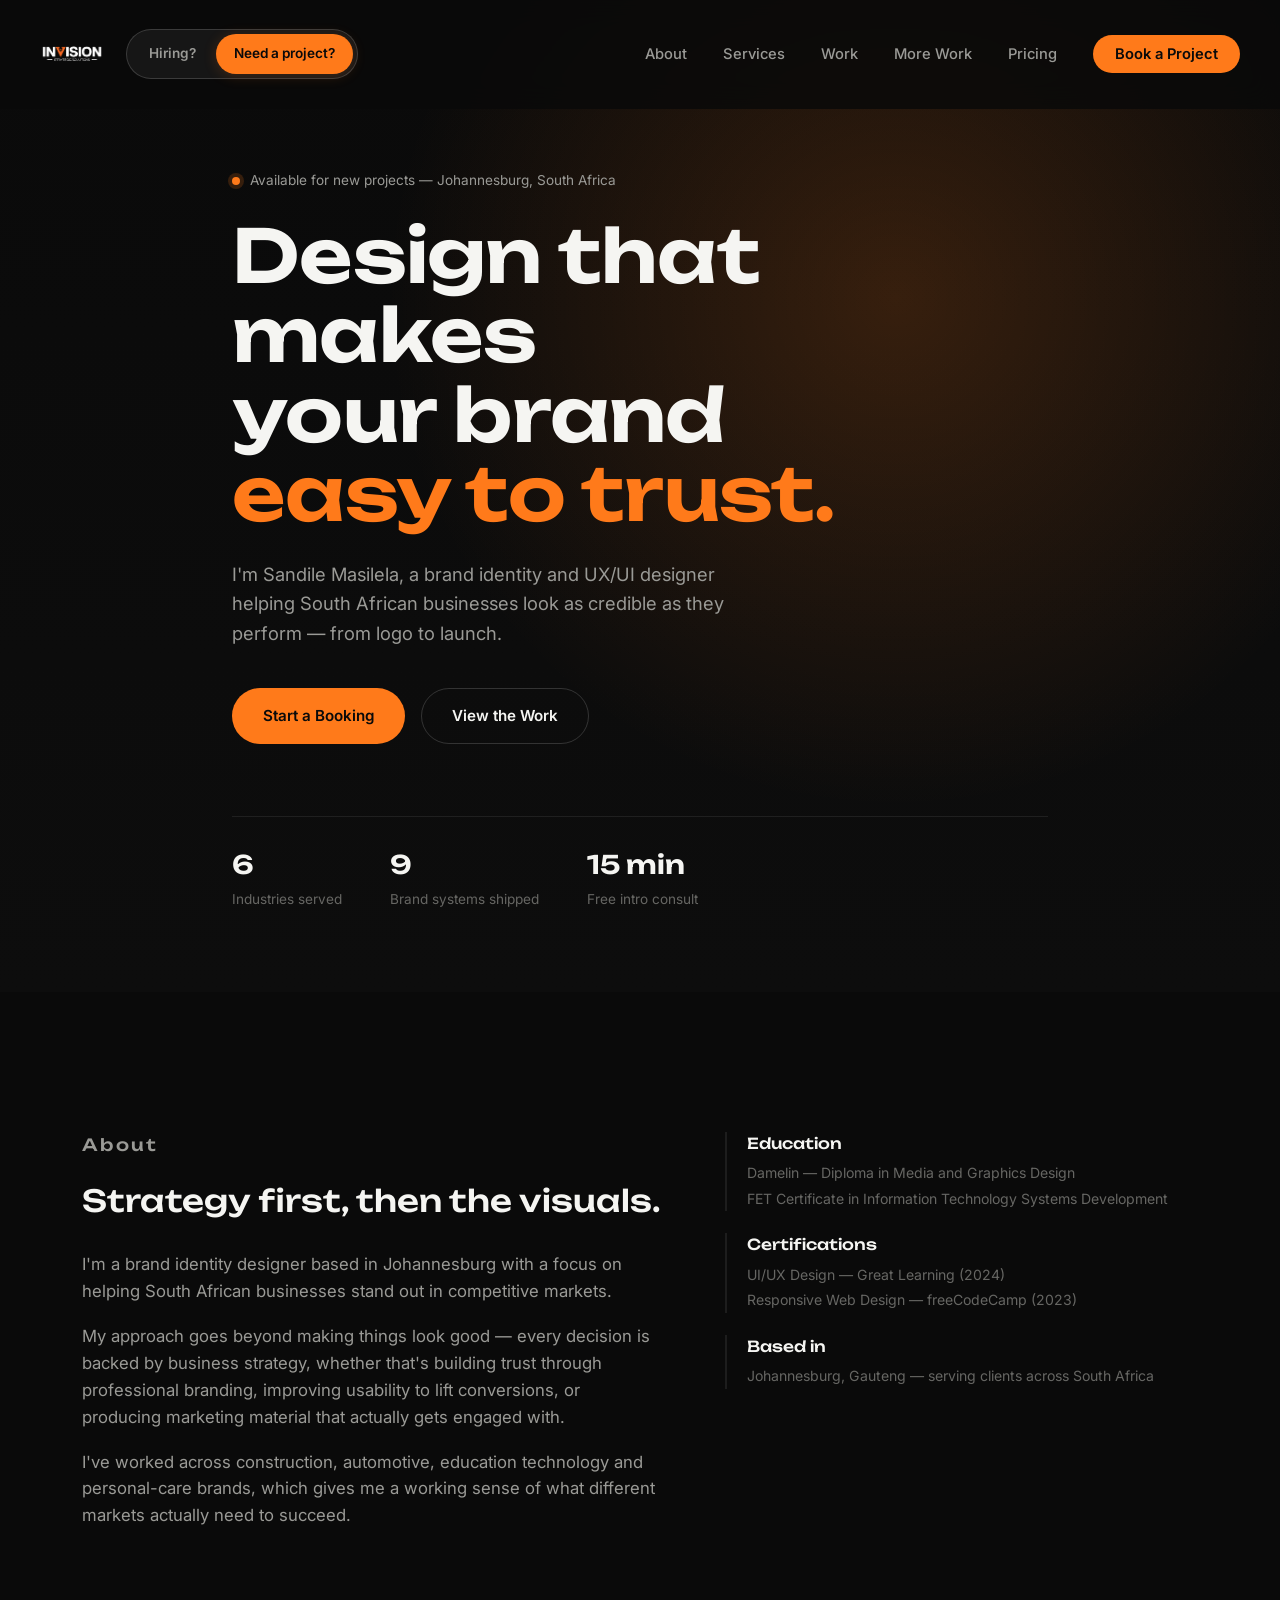
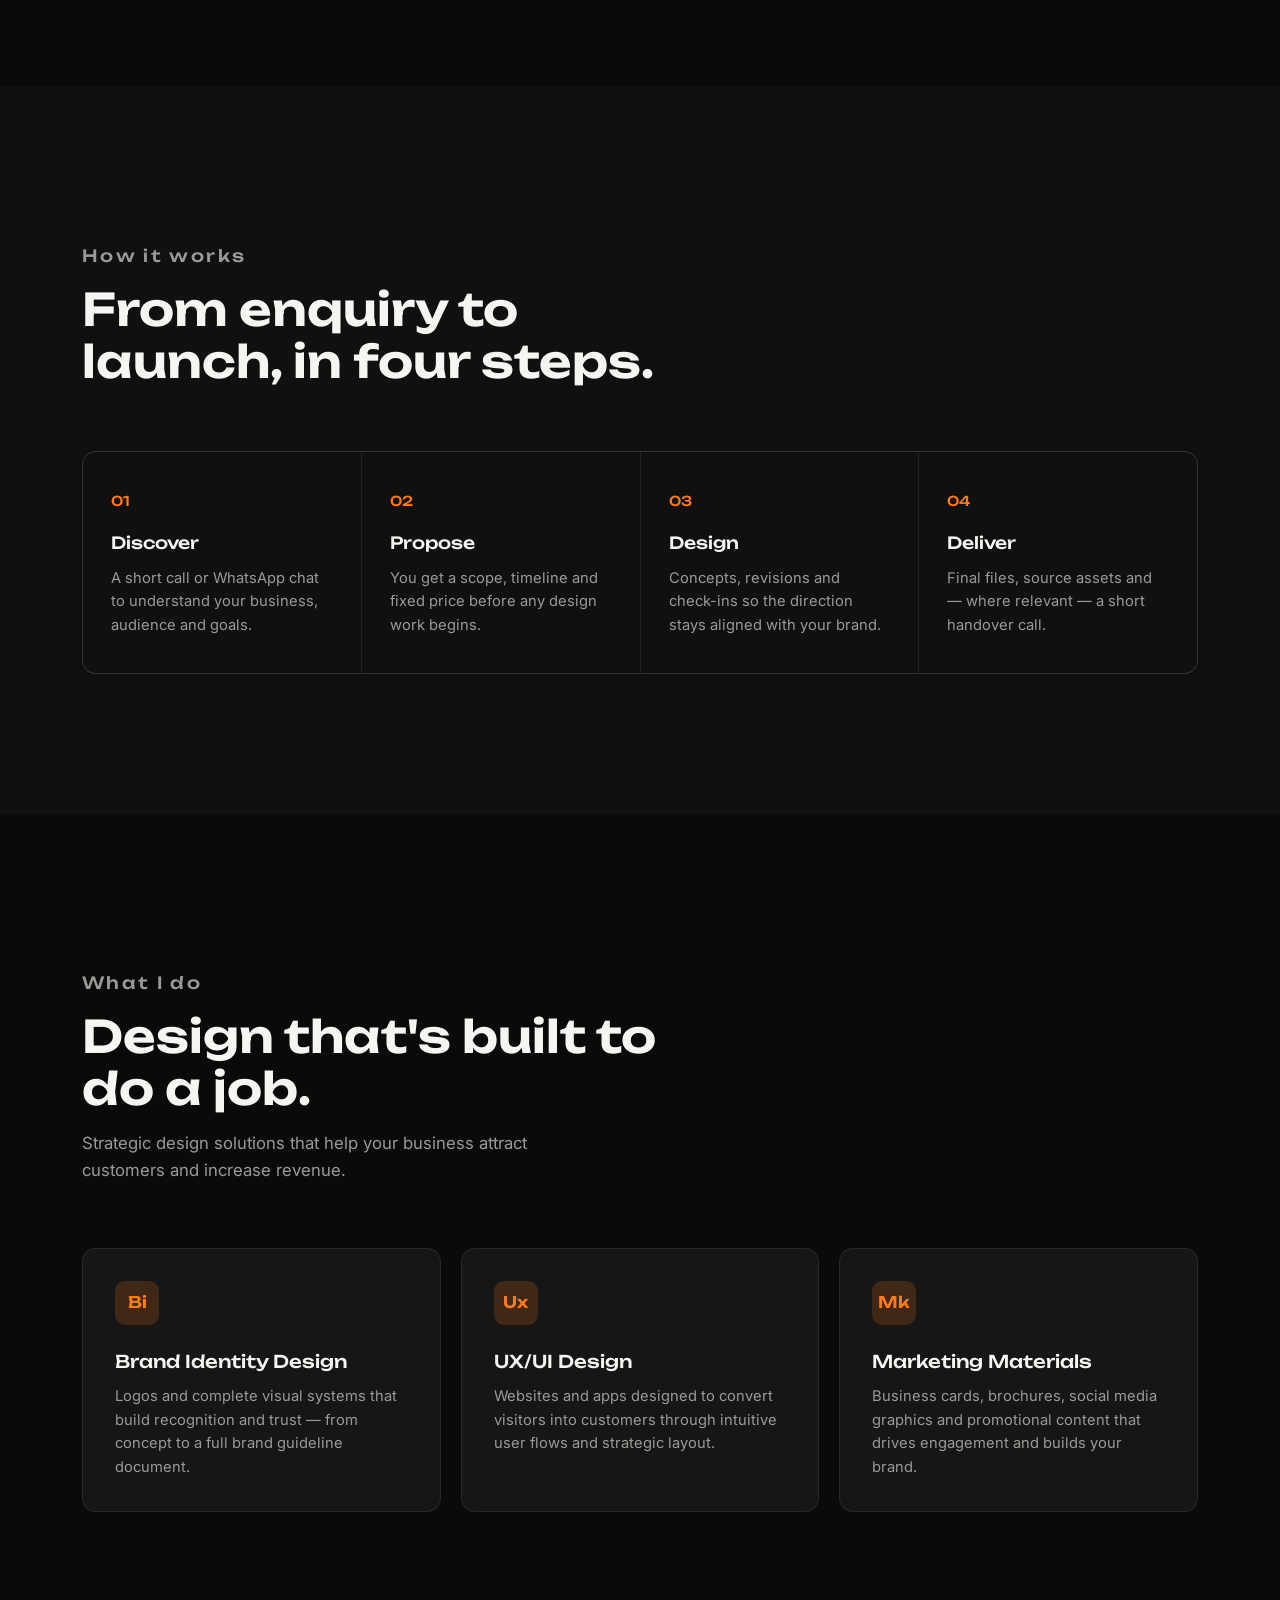
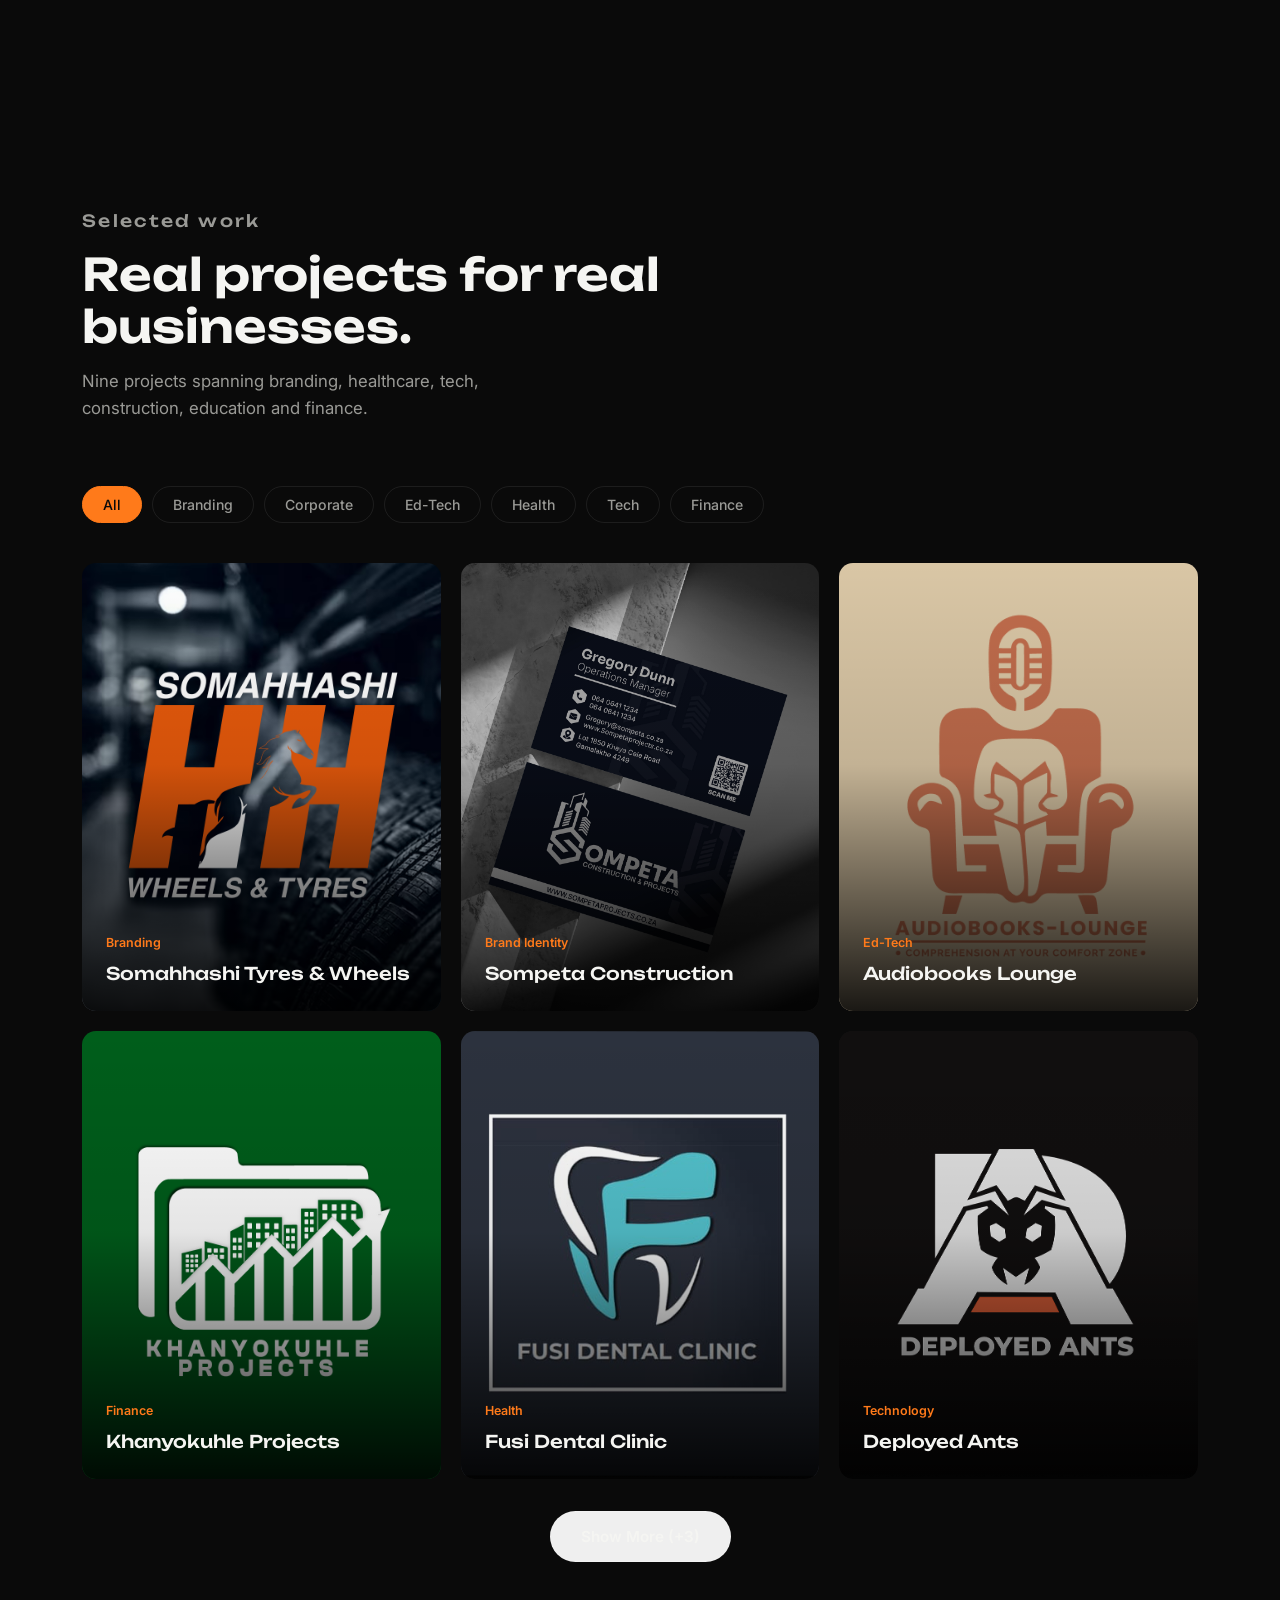
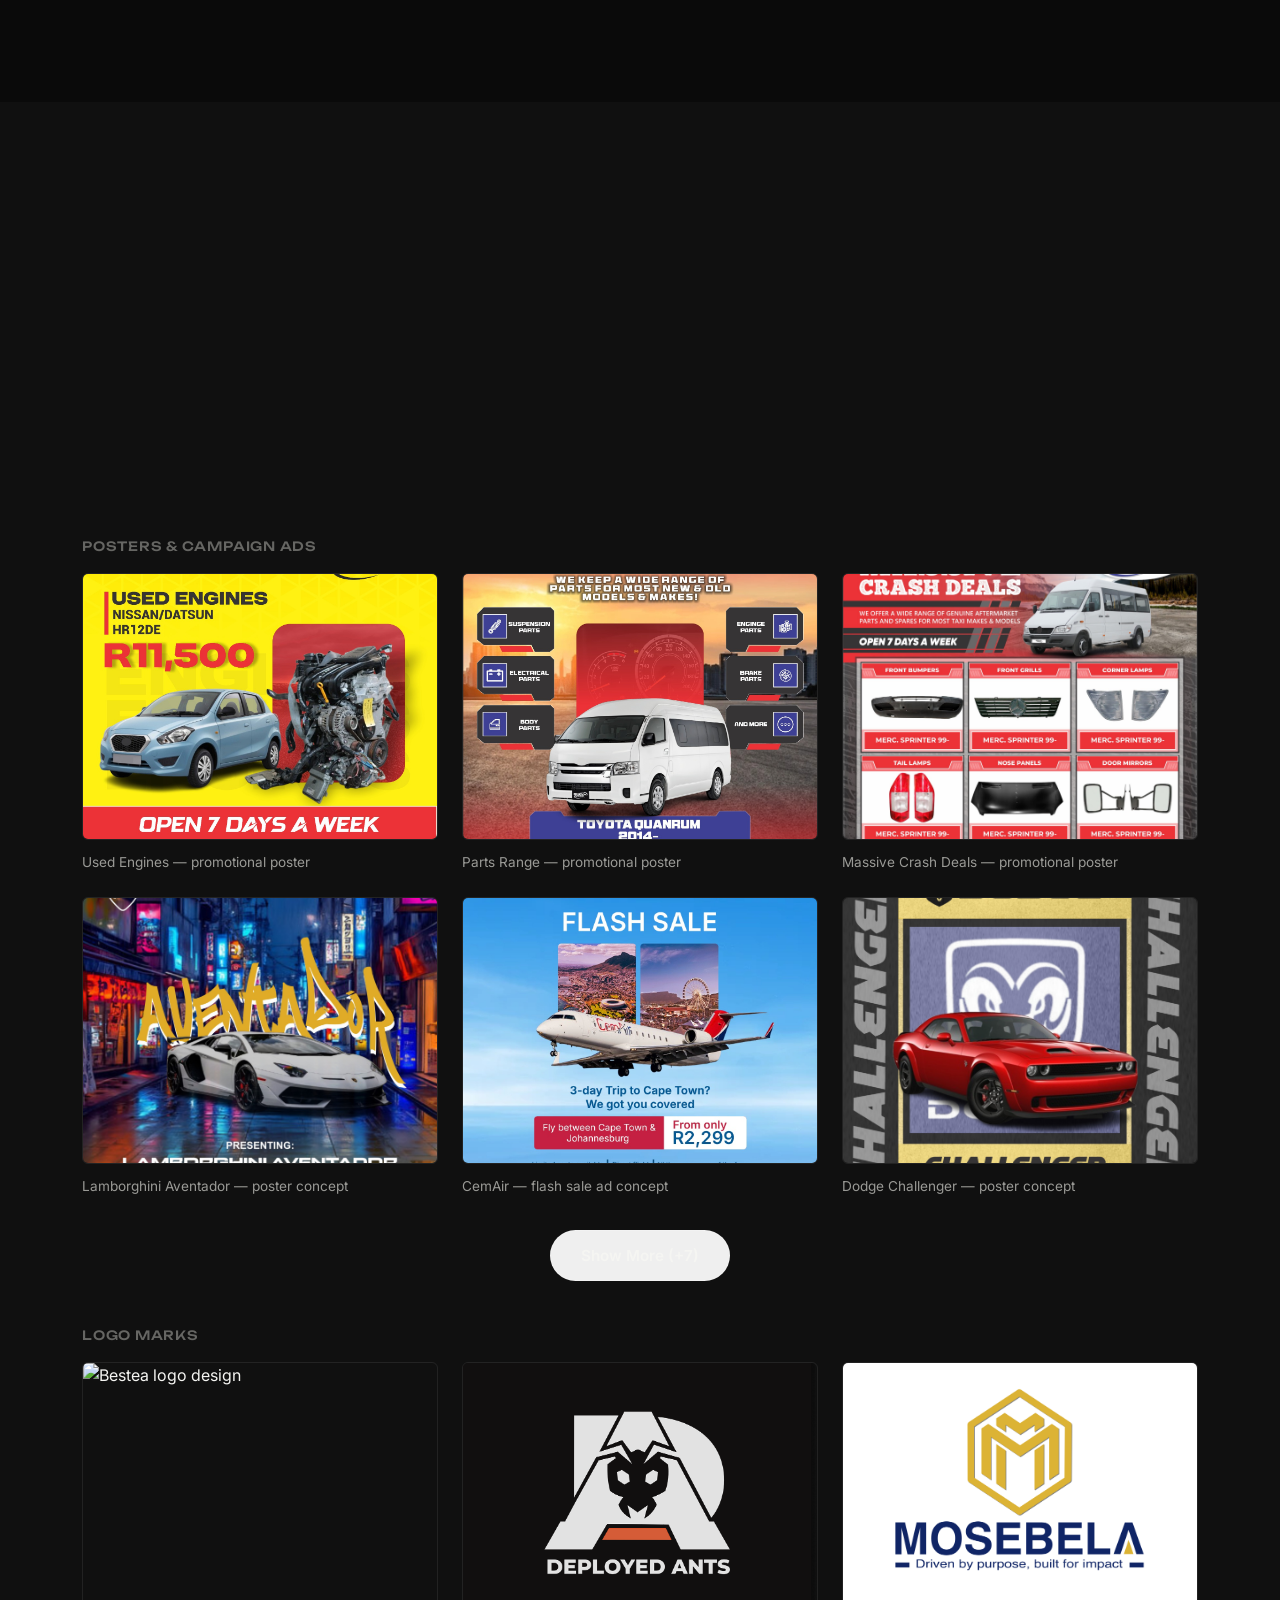
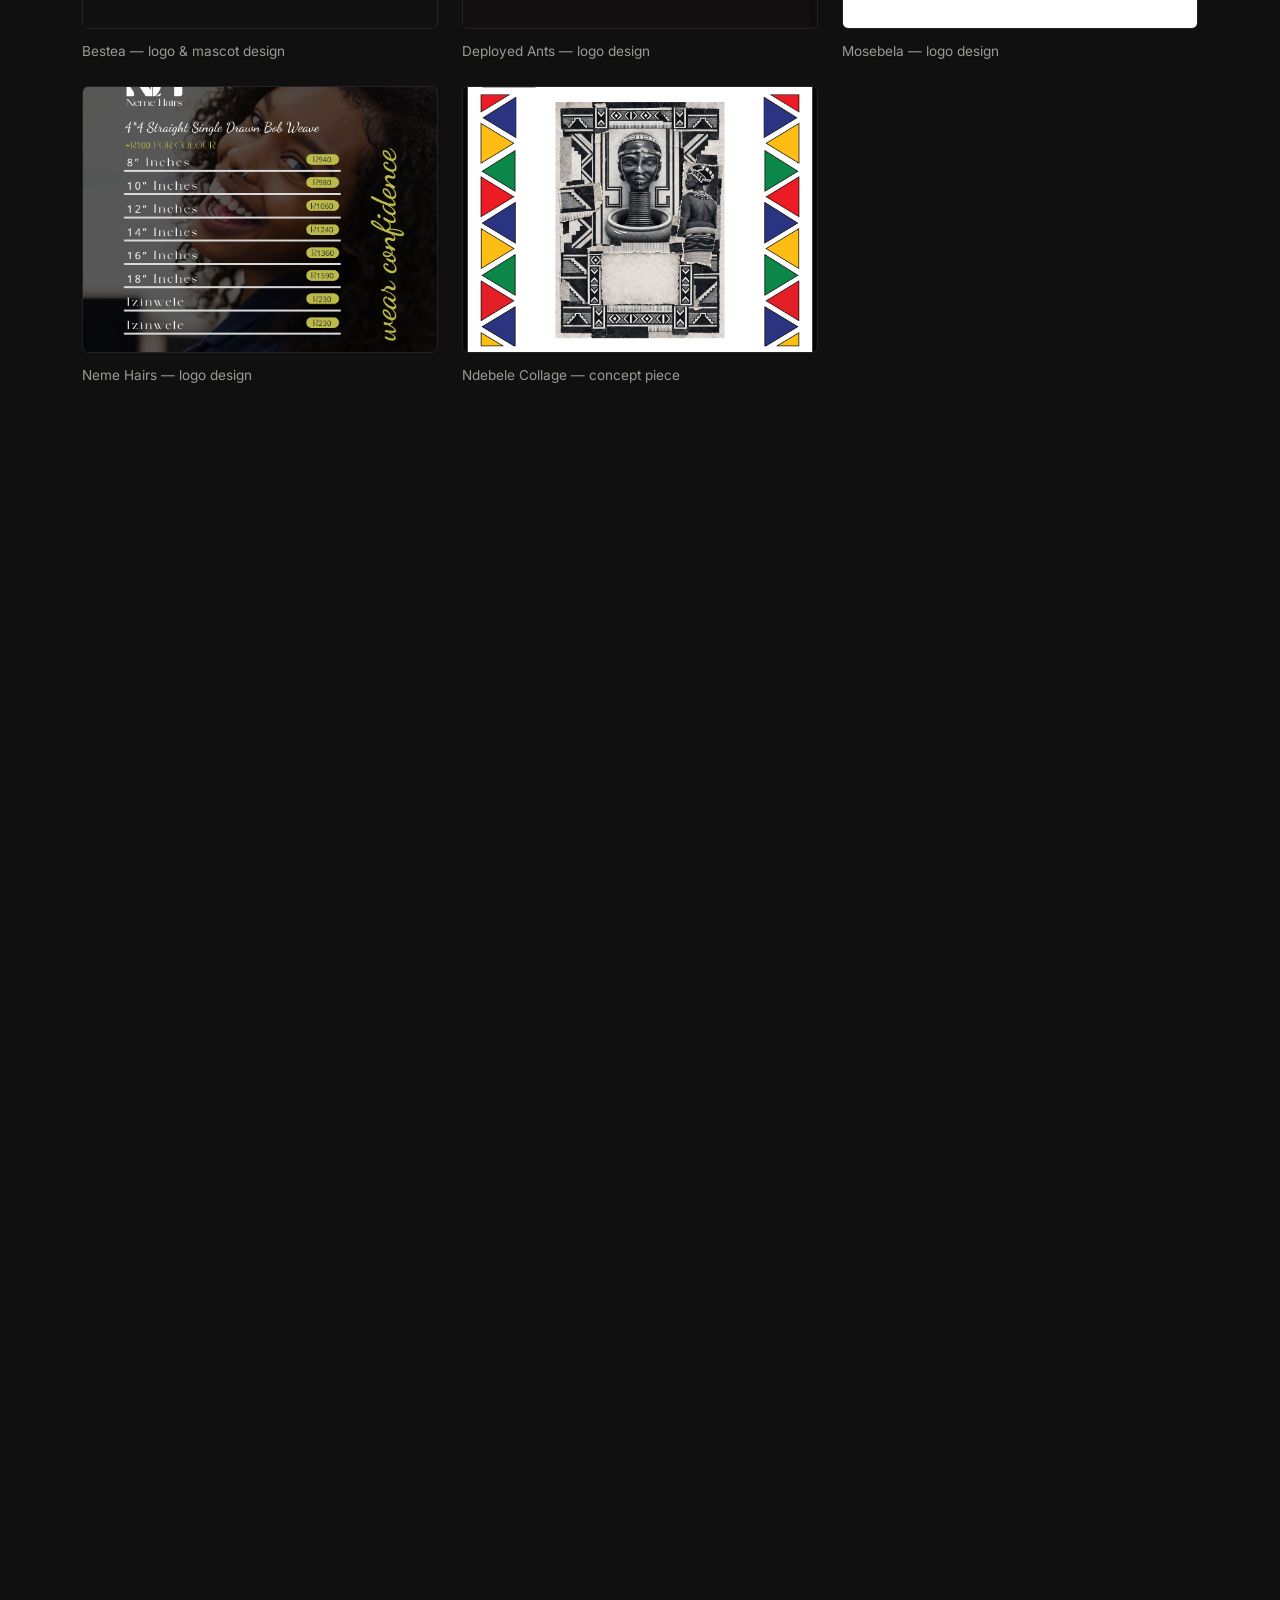
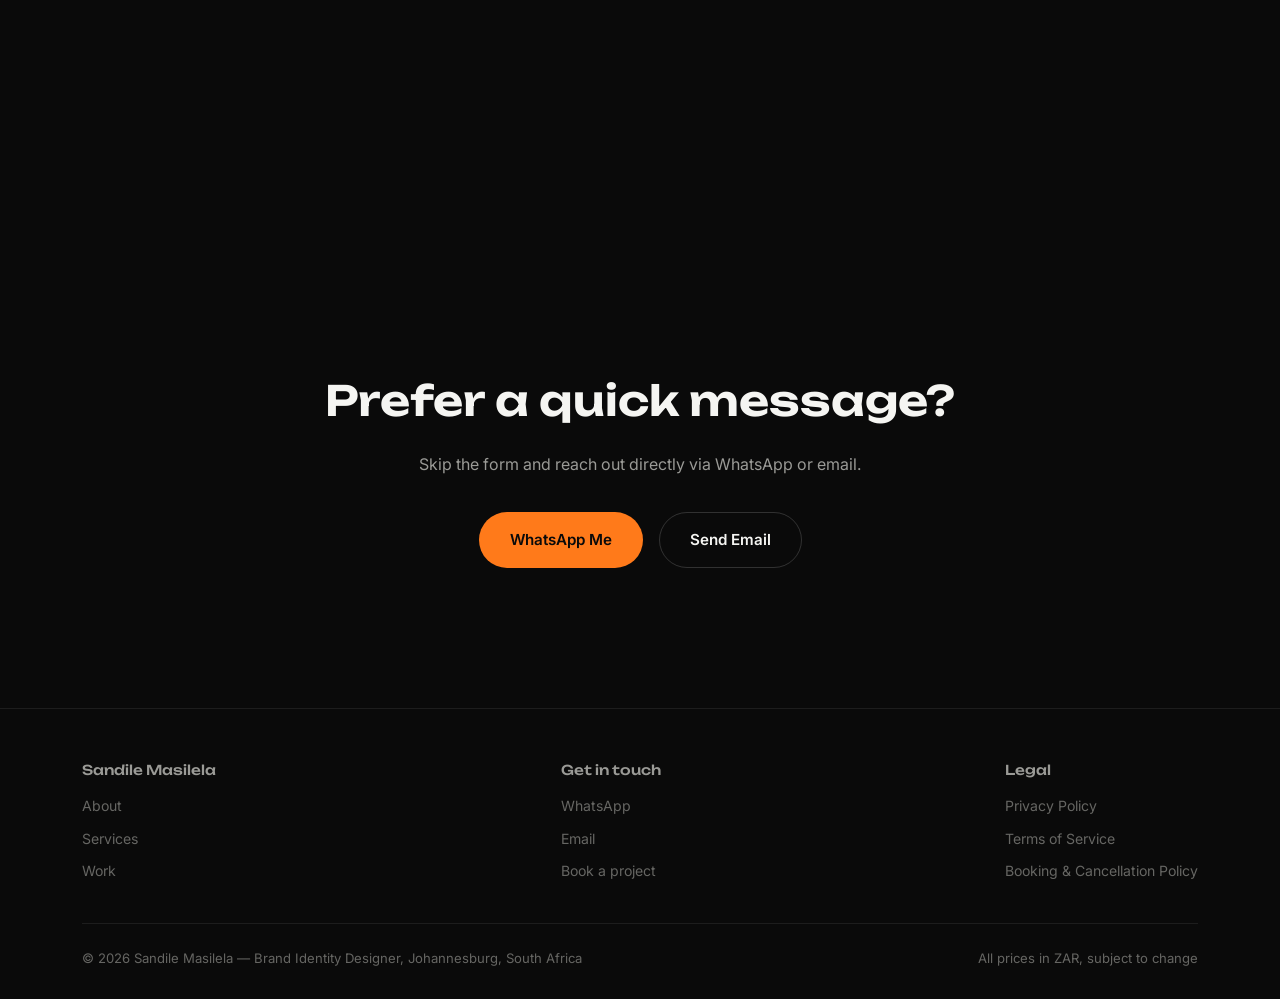
==== index.html @ 0aba4dff "logo resizing logo" ====
<!DOCTYPE html>
<html lang="en">
<head>
<meta charset="UTF-8">
<meta name="viewport" content="width=device-width, initial-scale=1.0">
<title>Sandile Masilela — Brand Identity Designer, Johannesburg</title>
<meta name="description" content="Brand identity, UX/UI and marketing design for South African businesses. Based in Johannesburg. Book a project in minutes.">
<link rel="preconnect" href="https://fonts.googleapis.com">
<link rel="preconnect" href="https://fonts.gstatic.com" crossorigin>
<link href="https://fonts.googleapis.com/css2?family=Unbounded:wght@400;500;600;700&family=Inter:wght@400;500;600;700&display=swap" rel="stylesheet">
<!--Favicon-->
<link rel="icon" type="image/svg+xml" href="IMAGES/favicon.svg">
<link rel="icon" type="image/png" sizes="32x32" href="Artboard 1@0.35x.png">
<link rel="icon" type="image/png" sizes="16x16" href="Artboard 1.png">
<link rel="apple-touch-icon" sizes="180x180" href="Artboard 1@0.35x.png">

<link rel="stylesheet" href="css/style.css">
</head>
<body>

<nav id="navbar">
  <div class="nav-left">
    <a href="#home" class="logo"><img src="IMAGES/Logo-white.png" alt="Invision"></a>
    <div class="audience-toggle">
      <a href="hire.html">Hiring?</a>
      <a href="index.html" class="active">Need a project?</a>
    </div>
  </div>
  <ul class="nav-links" id="nav-links">
    <li><a href="#about">About</a></li>
    <li><a href="#services">Services</a></li>
    <li><a href="#work">Work</a></li>
    <li><a href="#morework">More Work</a></li>
    <li><a href="#packages">Pricing</a></li>
    <li><a href="#book" class="nav-cta">Book a Project</a></li>
  </ul>
  <button class="menu-toggle" id="menu-toggle" aria-label="Toggle menu">
    <span class="bar"></span><span class="bar"></span><span class="bar"></span>
  </button>
</nav>

<!-- HERO -->
<header id="home">
  <div class="container hero-inner">
    <div class="hero-kicker"><span class="dot"></span><span>Available for new projects — Johannesburg, South Africa</span></div>
    <h1>Design that makes<br>your brand <span class="rotator" data-words='["impossible to ignore.","easy to trust.","actually convert.","stand out locally."]'>impossible to ignore.</span></h1>
    <p class="hero-desc">I'm Sandile Masilela, a brand identity and UX/UI designer helping South African businesses look as credible as they perform — from logo to launch.</p>
    <div class="hero-actions">
      <a href="#book" class="btn btn-primary">Start a Booking</a>
      <a href="#work" class="btn btn-outline">View the Work</a>
    </div>
    <div class="hero-meta reveal">
      <div><strong data-count="6">0</strong><span>Industries served</span></div>
      <div><strong data-count="9">0</strong><span>Brand systems shipped</span></div>
      <div><strong data-count="15" data-suffix=" min">0</strong><span>Free intro consult</span></div>
    </div>
  </div>
</header>

<!-- ABOUT -->
<section id="about">
  <div class="container">
    <div class="about-grid">
      <div class="reveal">
        <p class="eyebrow">About</p>
        <h2 style="font-family:var(--font-display); font-weight:500; font-size:1.9rem; margin:14px 0 26px;">Strategy first, then the visuals.</h2>
        <p>I'm a brand identity designer based in Johannesburg with a focus on helping South African businesses stand out in competitive markets.</p>
        <p>My approach goes beyond making things look good — every decision is backed by business strategy, whether that's building trust through professional branding, improving usability to lift conversions, or producing marketing material that actually gets engaged with.</p>
        <p>I've worked across construction, automotive, education technology and personal-care brands, which gives me a working sense of what different markets actually need to succeed.</p>
      </div>
      <div class="about-facts reveal">
        <div class="about-fact">
          <strong>Education</strong>
          <span>Damelin — Diploma in Media and Graphics Design<br>FET Certificate in Information Technology Systems Development</span>
        </div>
        <div class="about-fact">
          <strong>Certifications</strong>
          <span>UI/UX Design — Great Learning (2024)<br>Responsive Web Design — freeCodeCamp (2023)</span>
        </div>
        <div class="about-fact">
          <strong>Based in</strong>
          <span>Johannesburg, Gauteng — serving clients across South Africa</span>
        </div>
      </div>
    </div>
  </div>
</section>

<!-- PROCESS -->
<section id="process" style="background:var(--bg-alt);">
  <div class="container">
    <div class="section-head reveal">
      <p class="eyebrow">How it works</p>
      <h2>From enquiry to launch, in four steps.</h2>
    </div>
    <div class="process-list reveal">
      <div class="process-step">
        <span class="num">01</span>
        <h3>Discover</h3>
        <p>A short call or WhatsApp chat to understand your business, audience and goals.</p>
      </div>
      <div class="process-step">
        <span class="num">02</span>
        <h3>Propose</h3>
        <p>You get a scope, timeline and fixed price before any design work begins.</p>
      </div>
      <div class="process-step">
        <span class="num">03</span>
        <h3>Design</h3>
        <p>Concepts, revisions and check-ins so the direction stays aligned with your brand.</p>
      </div>
      <div class="process-step">
        <span class="num">04</span>
        <h3>Deliver</h3>
        <p>Final files, source assets and — where relevant — a short handover call.</p>
      </div>
    </div>
  </div>
</section>

<!-- SERVICES -->
<section id="services">
  <div class="container">
    <div class="section-head reveal">
      <p class="eyebrow">What I do</p>
      <h2>Design that's built to do a job.</h2>
      <p>Strategic design solutions that help your business attract customers and increase revenue.</p>
    </div>
    <div class="services-grid reveal">
      <div class="service-card">
        <div class="icon">Bi</div>
        <h3>Brand Identity Design</h3>
        <p>Logos and complete visual systems that build recognition and trust — from concept to a full brand guideline document.</p>
      </div>
      <div class="service-card">
        <div class="icon">Ux</div>
        <h3>UX/UI Design</h3>
        <p>Websites and apps designed to convert visitors into customers through intuitive user flows and strategic layout.</p>
      </div>
      <div class="service-card">
        <div class="icon">Mk</div>
        <h3>Marketing Materials</h3>
        <p>Business cards, brochures, social media graphics and promotional content that drives engagement and builds your brand.</p>
      </div>
    </div>
  </div>
</section>

<!-- WORK -->
<section id="work">
  <div class="container">
    <div class="section-head reveal">
      <p class="eyebrow">Selected work</p>
      <h2>Real projects for real businesses.</h2>
      <p>Nine projects spanning branding, healthcare, tech, construction, education and finance.</p>
    </div>
    <div class="filter-bar reveal">
      <button class="filter-btn active" data-filter="all">All</button>
      <button class="filter-btn" data-filter="branding">Branding</button>
      <button class="filter-btn" data-filter="corporate">Corporate</button>
      <button class="filter-btn" data-filter="edtech">Ed-Tech</button>
      <button class="filter-btn" data-filter="health">Health</button>
      <button class="filter-btn" data-filter="tech">Tech</button>
      <button class="filter-btn" data-filter="finance">Finance</button>
    </div>
    <div class="expand-block" data-expand-id="work-grid" data-show-desktop="6" data-show-tablet="4" data-show-mobile="2">
      <div class="project-grid reveal" data-expand-grid>
        <div class="project-card" data-project="somahhashi" data-category="branding">
          <img src="IMAGES/Frame 336.png" alt="Somahhashi Tyres & Wheels branding" loading="lazy">
          <div class="overlay"><span class="tag">Branding</span><h3>Somahhashi Tyres &amp; Wheels</h3></div>
        </div>
        <div class="project-card" data-project="sompeta" data-category="corporate">
          <img src="IMAGES/business card_11.jpg" alt="Sompeta Construction identity" loading="lazy">
          <div class="overlay"><span class="tag">Brand Identity</span><h3>Sompeta Construction</h3></div>
        </div>
        <div class="project-card" data-project="audiobooks" data-category="edtech">
          <img src="IMAGES/Frame 341.png" alt="Audiobooks Lounge brand" loading="lazy">
          <div class="overlay"><span class="tag">Ed-Tech</span><h3>Audiobooks Lounge</h3></div>
        </div>
        <div class="project-card" data-project="khanyokuhle" data-category="finance">
          <img src="IMAGES/khanyokuuhle-02.png" alt="Khanyokuhle Projects identity" loading="lazy">
          <div class="overlay"><span class="tag">Finance</span><h3>Khanyokuhle Projects</h3></div>
        </div>
        <div class="project-card" data-project="fusi" data-category="health">
          <img src="IMAGES/FUSI DENTAL .png" alt="Fusi Dental Clinic branding" loading="lazy">
          <div class="overlay"><span class="tag">Health</span><h3>Fusi Dental Clinic</h3></div>
        </div>
        <div class="project-card" data-project="deployedants" data-category="tech">
          <img src="IMAGES/DEPLOYED ANTS.png" alt="Deployed Ants branding" loading="lazy">
          <div class="overlay"><span class="tag">Technology</span><h3>Deployed Ants</h3></div>
        </div>
        <div class="project-card" data-project="marongrong" data-category="finance">
          <img src="IMAGES/marong rong.png" alt="Marong-Rong Cash Loans branding" loading="lazy">
          <div class="overlay"><span class="tag">Finance</span><h3>Marong-Rong Cash Loans</h3></div>
        </div>
        <div class="project-card" data-project="mosebela" data-category="finance">
          <img src="IMAGES/PRIMARY LOGO.png" alt="Mosebela branding" loading="lazy">
          <div class="overlay"><span class="tag">Finance</span><h3>Mosebela</h3></div>
        </div>
        <div class="project-card" data-project="bestea" data-category="branding">
          <img src="IMAGES/logo-bestea.jpg" alt="Bestea branding" loading="lazy">
          <div class="overlay"><span class="tag">Concept Brand</span><h3>Bestea</h3></div>
        </div>
      </div>
      <div class="show-more-wrap">
        <button type="button" class="btn btn-outline show-more-btn" data-expand-toggle>Show More</button>
      </div>
    </div>
  </div>
</section>

<!-- MORE WORK -->
<section id="morework" style="background:var(--bg-alt);">
  <div class="container">
    <div class="section-head reveal">
      <p class="eyebrow">More work</p>
      <h2>Quick-turnaround pieces.</h2>
      <p>Posters, ads and logo marks that round out the range beyond the full brand systems above.</p>
    </div>

    <div class="reveal">
      <p class="quickwork-subhead">Posters &amp; campaign ads</p>
      <div class="expand-block" data-expand-id="mw-posters" data-show-desktop="6" data-show-tablet="4" data-show-mobile="4">
        <div class="quickwork-grid" data-expand-grid>
          <div class="quickwork-item">
            <img src="IMAGES/MORE WORK/Poster-autoparts-engine.jpeg" alt="Used engines promotional poster" loading="lazy">
            <span>Used Engines — promotional poster</span>
          </div>
          <div class="quickwork-item">
            <img src="IMAGES/MORE WORK/poster-autoparts-parts.jpeg" alt="Parts range promotional poster" loading="lazy">
            <span>Parts Range — promotional poster</span>
          </div>
          <div class="quickwork-item">
            <img src="IMAGES/MORE WORK/poster-autoparts-crashdeals.jpeg" alt="Crash deals promotional poster" loading="lazy">
            <span>Massive Crash Deals — promotional poster</span>
          </div>
          <div class="quickwork-item">
            <img src="IMAGES/MORE WORK/poster-lamborghini.jpeg" alt="Lamborghini Aventador poster concept" loading="lazy">
            <span>Lamborghini Aventador — poster concept</span>
          </div>
          <div class="quickwork-item">
            <img src="IMAGES/MORE WORK/poster-cemair.jpeg" alt="CemAir flash sale poster concept" loading="lazy">
            <span>CemAir — flash sale ad concept</span>
          </div>
          <div class="quickwork-item">
            <img src="IMAGES/MORE WORK/poster-dodge.jpeg" alt="Dodge Challenger poster concept" loading="lazy">
            <span>Dodge Challenger — poster concept</span>
          </div>
          <div class="quickwork-item">
            <img src="IMAGES/MORE WORK/poster-autoparts-parts1.jpeg" alt="Commercial Autoparts promotional poster" loading="lazy">
            <span>Commercial Autoparts — promotional poster</span>
          </div>
          <div class="quickwork-item">
            <img src="IMAGES/MORE WORK/Poster-autoparts-discs.jpeg" alt="Commercial Autoparts promotional poster" loading="lazy">
            <span>Commercial Autoparts — promotional poster</span>
          </div>
          <div class="quickwork-item">
            <img src="IMAGES/MORE WORK/Poster-autoparts-turbo.jpeg" alt="Commercial Autoparts promotional poster" loading="lazy">
            <span>Commercial Autoparts — promotional poster</span>
          </div>
          <div class="quickwork-item">
            <img src="IMAGES/MORE WORK/poster-autoparts-reconciliation.jpeg" alt="Commercial Autoparts promotional poster" loading="lazy">
            <span>Commercial Autoparts — promotional poster</span>
          </div>
          <div class="quickwork-item">
            <img src="IMAGES/MORE WORK/poster-autoparts-women.jpeg" alt="Commercial Autoparts promotional poster" loading="lazy">
            <span>Commercial Autoparts — promotional poster</span>
          </div>
          <div class="quickwork-item">
            <img src="IMAGES/MORE WORK/Poster-autoparts-taxi1.jpeg" alt="Commercial Autoparts promotional poster" loading="lazy">
            <span>Commercial Autoparts — promotional poster</span>
          </div>
          <div class="quickwork-item">
            <img src="IMAGES/chery tiggo 4 pro.png" alt="Automotive social campaign concept" loading="lazy">
            <span>Automotive Social Campaign — poster concept</span>
          </div>
        </div>
        <div class="show-more-wrap">
          <button type="button" class="btn btn-outline show-more-btn" data-expand-toggle>Show More</button>
        </div>
      </div>

      <p class="quickwork-subhead">Logo marks</p>
      <div class="expand-block" data-expand-id="mw-logos" data-show-desktop="6" data-show-tablet="4" data-show-mobile="4">
        <div class="quickwork-grid" data-expand-grid>
          <div class="quickwork-item">
            <img src="IMAGES/logo-bestea.jpg" alt="Bestea logo design" loading="lazy">
            <span>Bestea — logo &amp; mascot design</span>
          </div>
          <div class="quickwork-item">
            <img src="IMAGES/DEPLOYED ANTS.png" alt="Deployed Ants logo design" loading="lazy">
            <span>Deployed Ants — logo design</span>
          </div>
          <div class="quickwork-item">
            <img src="IMAGES/PRIMARY LOGO.png" alt="Mosebela logo design" loading="lazy">
            <span>Mosebela — logo design</span>
          </div>
          <div class="quickwork-item">
            <img src="IMAGES/Frame 352.png" alt="Neme Hairs logo design" loading="lazy">
            <span>Neme Hairs — logo design</span>
          </div>
          <div class="quickwork-item">
            <img src="IMAGES/MORE WORK/Ndebele-collage.jpeg" alt="Ndebele Collage concept design" loading="lazy">
            <span>Ndebele Collage — concept piece</span>
          </div>
        </div>
        <div class="show-more-wrap">
          <button type="button" class="btn btn-outline show-more-btn" data-expand-toggle>Show More</button>
        </div>
      </div>
    </div>
  </div>
</section>

<!-- PACKAGES -->
<section id="packages" style="background:var(--bg-alt);">
  <div class="container">
    <div class="section-head reveal">
      <p class="eyebrow">Pricing</p>
      <h2>Flexible packages for every stage.</h2>
      <p>All prices in ZAR. Need something in between? Skip straight to a custom quote below.</p>
    </div>

    <div class="filter-bar reveal">
      <button class="filter-btn active" data-pkg-filter="branding">Branding</button>
      <button class="filter-btn" data-pkg-filter="web">Web Design</button>
      <button class="filter-btn" data-pkg-filter="social">Social Media</button>
    </div>

    <!-- Branding packages -->
    <div class="packages-grid reveal pkg-group" data-pkg-group="branding">
      <div class="package-card">
        <h3>Starter Brand Pack</h3>
        <div class="price">R2,000 <span>once-off</span></div>
        <p class="price-note">Best for new small businesses needing a quick identity</p>
        <ul>
          <li>Logo design (2 concepts)</li>
          <li>Basic brand colour palette</li>
          <li>Font pairing</li>
          <li>Final files (PNG, JPEG, PDF)</li>
        </ul>
        <a href="#book" class="btn btn-outline" data-prefill-service="branding">Get Started</a>
      </div>
      <div class="package-card featured">
        <h3>Growth Brand Pack</h3>
        <div class="price">R4,500 <span>once-off</span></div>
        <p class="price-note">For growing businesses that want a cohesive, professional look</p>
        <ul>
          <li>Logo design (3–4 concepts)</li>
          <li>Mini brand guide (fonts, colours, logo usage)</li>
          <li>Business card design</li>
          <li>Social media profile kit</li>
        </ul>
        <a href="#book" class="btn btn-primary" data-prefill-service="branding">Get Started</a>
      </div>
      <div class="package-card">
        <h3>Premium Brand Identity</h3>
        <div class="price">R7,500 <span>once-off</span></div>
        <p class="price-note">For companies ready to establish a solid visual presence</p>
        <ul>
          <li>Comprehensive logo system (main, alternate, submark)</li>
          <li>Full brand guidelines PDF</li>
          <li>Business card, email signature, letterhead</li>
          <li>3× editable social post templates</li>
        </ul>
        <a href="#book" class="btn btn-outline" data-prefill-service="branding">Get Started</a>
      </div>
    </div>

    <!-- Web packages -->
    <div class="packages-grid reveal pkg-group" data-pkg-group="web" style="display:none;">
      <div class="package-card">
        <h3>Landing Page</h3>
        <div class="price">R3,000 <span>once-off</span></div>
        <p class="price-note">Perfect for portfolios or single promotional pages</p>
        <ul>
          <li>1-page responsive site</li>
          <li>WhatsApp & email CTAs</li>
          <li>Mobile optimised</li>
          <li>Basic SEO setup</li>
        </ul>
        <a href="#book" class="btn btn-outline" data-prefill-service="digital">Get Started</a>
      </div>
      <div class="package-card featured">
        <h3>Business Website</h3>
        <div class="price">R6,500 <span>once-off</span></div>
        <p class="price-note">Complete online presence for small to medium businesses</p>
        <ul>
          <li>Up to 5 pages (Home, About, Services, Gallery, Contact)</li>
          <li>SEO setup</li>
          <li>Contact form integration</li>
          <li>Mobile responsive design</li>
        </ul>
        <a href="#book" class="btn btn-primary" data-prefill-service="digital">Get Started</a>
      </div>
      <div class="package-card">
        <h3>E-commerce Site</h3>
        <div class="price">R10,000+ <span>once-off</span></div>
        <p class="price-note">Full online store with product catalog and payments</p>
        <ul>
          <li>Up to 10 pages</li>
          <li>Product catalog setup (WooCommerce/Shopify)</li>
          <li>Payment integration (PayFast, etc.)</li>
          <li>Admin handover + training</li>
        </ul>
        <a href="#book" class="btn btn-outline" data-prefill-service="digital">Get Started</a>
      </div>
    </div>

    <!-- Social packages -->
    <div class="packages-grid reveal pkg-group" data-pkg-group="social" style="display:none;">
      <div class="package-card">
        <h3>Content Pack</h3>
        <div class="price">R1,800 <span>/month</span></div>
        <p class="price-note">Essential social media content for consistent posting</p>
        <ul>
          <li>8 custom post designs (static)</li>
          <li>1 story set (3–5 slides)</li>
          <li>1 animated post (optional)</li>
        </ul>
        <a href="#book" class="btn btn-outline" data-prefill-service="marketing">Get Started</a>
      </div>
      <div class="package-card featured">
        <h3>Engagement Pack</h3>
        <div class="price">R3,200 <span>/month</span></div>
        <p class="price-note">Content plus scheduling and basic management</p>
        <ul>
          <li>12–16 branded posts</li>
          <li>Caption copywriting</li>
          <li>Basic scheduling (Facebook + Instagram)</li>
          <li>Monthly insights report</li>
        </ul>
        <a href="#book" class="btn btn-primary" data-prefill-service="marketing">Get Started</a>
      </div>
      <div class="package-card">
        <h3>Full Social Strategy</h3>
        <div class="price">R5,500 <span>/month</span></div>
        <p class="price-note">Complete social media management and advertising</p>
        <ul>
          <li>16+ posts (static, carousel & video)</li>
          <li>Social content calendar</li>
          <li>Paid ad management (1 campaign/month)</li>
          <li>Monthly performance report</li>
        </ul>
        <a href="#book" class="btn btn-outline" data-prefill-service="marketing">Get Started</a>
      </div>
    </div>

    <div class="package-card reveal" style="max-width:900px; margin:60px auto 0;">
      <h3 style="margin-bottom:20px;">Add-On Services</h3>
      <ul style="display:grid; grid-template-columns:repeat(auto-fit, minmax(220px,1fr)); gap:14px;">
        <li><strong style="color:var(--text);">Poster/Flyer</strong> — R400–R800</li>
        <li><strong style="color:var(--text);">Social Media Ad</strong> — R250–R500</li>
        <li><strong style="color:var(--text);">Brochure/Catalog</strong> — R1,500–R3,000</li>
        <li><strong style="color:var(--text);">Corporate Profile</strong> — R2,500–R4,500</li>
        <li><strong style="color:var(--text);">Packaging Design</strong> — from R2,000</li>
        <li><strong style="color:var(--text);">Website Maintenance</strong> — R500–R1,000/mo</li>
        <li><strong style="color:var(--text);">Domain & Hosting</strong> — R800 once-off</li>
        <li><strong style="color:var(--text);">Copywriting</strong> — R350/page or R150/caption</li>
      </ul>
      <p class="price-note" style="margin-top:20px;">Free 15-minute consultation • Extended consultations R250/hour</p>
    </div>

    <div class="addons-note reveal">
      <p style="margin-bottom:20px;">Need a custom solution? Let's discuss your specific requirements.</p>
      <a href="#book" class="btn btn-outline">Request Custom Quote</a>
    </div>
  </div>
</section>

<!-- BOOKING -->
<section id="book">
  <div class="container">
    <div class="section-head reveal" style="margin-left:auto; margin-right:auto; text-align:center; max-width:560px;">
      <p class="eyebrow" style="text-align:center;">Book a project</p>
      <h2>Tell me what you need — I'll take it from there.</h2>
      <p style="margin-left:auto; margin-right:auto;">Four quick steps. Nothing is sent until you tap send on WhatsApp or your email app.</p>
    </div>

    <div class="booking-wrap reveal" id="bookingWizard">
      <div class="booking-progress">
        <div class="seg current"><i></i></div>
        <div class="seg"><i></i></div>
        <div class="seg"><i></i></div>
        <div class="seg"><i></i></div>
      </div>

      <form id="bookingForm" onsubmit="return false;">
        <!-- honeypot: real users never see or fill this -->
        <div class="hp-field" aria-hidden="true">
          <label for="field-hp">Leave this field empty</label>
          <input type="text" id="field-hp" name="company" tabindex="-1" autocomplete="off">
        </div>

        <!-- STEP 1: SERVICE -->
        <div class="booking-step active">
          <p class="step-label">Step 1 of 4</p>
          <h3>What do you need help with?</h3>
          <div class="option-grid" data-option-group="service">
            <button type="button" class="option-card" data-value="branding"><strong>Logo & Brand Identity</strong><span>New logo, full brand system</span></button>
            <button type="button" class="option-card" data-value="digital"><strong>Website & Digital</strong><span>Landing page, full site, store</span></button>
            <button type="button" class="option-card" data-value="marketing"><strong>Marketing Materials</strong><span>Social content, print, campaigns</span></button>
            <button type="button" class="option-card" data-value="copy"><strong>Copywriting</strong><span>Website or caption copy</span></button>
          </div>
          <div class="booking-nav"><span class="spacer"></span><button type="button" class="btn btn-primary" data-next>Continue</button></div>
        </div>

        <!-- STEP 2: BUDGET -->
        <div class="booking-step">
          <p class="step-label">Step 2 of 4</p>
          <h3>What's your rough budget?</h3>
          <div class="option-grid" data-option-group="package">
            <button type="button" class="option-card" data-value="under2500"><strong>Under R2,500</strong><span>Single deliverable</span></button>
            <button type="button" class="option-card" data-value="r2500to6000"><strong>R2,500 – R6,000</strong><span>Most branding & landing pages</span></button>
            <button type="button" class="option-card" data-value="r6000to10000"><strong>R6,000 – R10,000</strong><span>Full websites, premium branding</span></button>
            <button type="button" class="option-card" data-value="r10000plus"><strong>R10,000+</strong><span>E-commerce, ongoing work</span></button>
          </div>
          <div class="booking-nav"><button type="button" class="btn btn-outline" data-back>Back</button><span class="spacer"></span><button type="button" class="btn btn-primary" data-next>Continue</button></div>
        </div>

        <!-- STEP 3: PROJECT DETAILS -->
        <div class="booking-step">
          <p class="step-label">Step 3 of 4</p>
          <h3>Tell me about the project</h3>
          <div class="field">
            <label for="field-business">Business or project name</label>
            <input type="text" id="field-business" maxlength="120" placeholder="e.g. Neme Hairs">
            <span class="field-error">Please add a business or project name</span>
          </div>
          <div class="field">
            <label for="field-description">What are you looking for?</label>
            <textarea id="field-description" maxlength="800" placeholder="A few sentences on the project, your audience, and any deadline"></textarea>
            <span class="field-error">A short description helps — at least 10 characters</span>
          </div>
          <div class="field">
            <label for="field-timeline">Ideal timeline (optional)</label>
            <select id="field-timeline">
              <option value="">Flexible / no rush</option>
              <option value="Within 2 weeks">Within 2 weeks</option>
              <option value="Within a month">Within a month</option>
              <option value="1–3 months">1–3 months</option>
            </select>
          </div>
          <div class="booking-nav"><button type="button" class="btn btn-outline" data-back>Back</button><span class="spacer"></span><button type="button" class="btn btn-primary" data-next>Continue</button></div>
        </div>

        <!-- STEP 4: CONTACT -->
        <div class="booking-step">
          <p class="step-label">Step 4 of 4</p>
          <h3>How should I reach you?</h3>
          <div class="field-row">
            <div class="field">
              <label for="field-name">Your name</label>
              <input type="text" id="field-name" maxlength="80" placeholder="Full name">
              <span class="field-error">Please add your name</span>
            </div>
            <div class="field">
              <label for="field-contact">Phone or email</label>
              <input type="text" id="field-contact" maxlength="120" placeholder="083 123 4567 or you@email.com">
              <span class="field-error">Please add a phone number or email</span>
            </div>
          </div>
          <label style="display:block; font-size:0.85rem; color:var(--text-muted); margin-bottom:8px;">Send my request via</label>
          <div class="contact-method-toggle">
            <button type="button" class="method-btn" data-method="whatsapp">WhatsApp</button>
            <button type="button" class="method-btn" data-method="email">Email</button>
          </div>
          <label class="consent-row">
            <input type="checkbox" id="field-consent">
            <span>I agree to the <a href="policies.html#booking" target="_blank">Booking &amp; Cancellation Policy</a> and <a href="policies.html#privacy" target="_blank">Privacy Policy</a>, and consent to being contacted about this request.</span>
          </label>
          <div class="booking-nav"><button type="button" class="btn btn-outline" data-back>Back</button><span class="spacer"></span><button type="button" class="btn btn-primary" data-next>Review</button></div>
        </div>

        <!-- STEP 5: REVIEW -->
        <div class="booking-step">
          <p class="step-label">Almost there</p>
          <h3>Review your request</h3>
          <div class="review-box" id="reviewBox"></div>
          <div class="booking-nav"><button type="button" class="btn btn-outline" data-back>Back</button><span class="spacer"></span><button type="button" class="btn btn-primary" id="bookingSend">Send Request</button></div>
        </div>
      </form>

      <div class="booking-success" id="bookingSuccess">
        <div class="icon-check">✓</div>
        <h3 style="font-family:var(--font-display); font-weight:500; font-size:1.3rem; margin-bottom:10px;">Your request is ready to send</h3>
        <p style="color:var(--text-muted);">A WhatsApp or email window should have opened with your details filled in — just hit send there to complete your request.</p>
      </div>
    </div>
  </div>
</section>

<!-- CONTACT -->
<section class="contact-strip">
  <div class="container">
    <h2>Prefer a quick message?</h2>
    <p>Skip the form and reach out directly via WhatsApp or email.</p>
    <div class="contact-links">
      <a href="https://wa.me/27646950715" target="_blank" class="btn btn-primary">WhatsApp Me</a>
      <a href="mailto:masileasandile01@gmail.com" class="btn btn-outline">Send Email</a>
    </div>
  </div>
</section>

<footer>
  <div class="container">
    <div class="footer-grid">
      <div class="footer-col">
        <h4>Sandile Masilela</h4>
        <a href="#about">About</a>
        <a href="#services">Services</a>
        <a href="#work">Work</a>
      </div>
      <div class="footer-col">
        <h4>Get in touch</h4>
        <a href="https://wa.me/27646950715" target="_blank">WhatsApp</a>
        <a href="mailto:masileasandile01@gmail.com">Email</a>
        <a href="#book">Book a project</a>
      </div>
      <div class="footer-col">
        <h4>Legal</h4>
        <a href="policies.html#privacy">Privacy Policy</a>
        <a href="policies.html#terms">Terms of Service</a>
        <a href="policies.html#booking">Booking &amp; Cancellation Policy</a>
      </div>
    </div>
    <div class="footer-bottom">
      <p>&copy; 2026 Sandile Masilela — Brand Identity Designer, Johannesburg, South Africa</p>
      <p>All prices in ZAR, subject to change</p>
    </div>
  </div>
</footer>

<!-- LIGHTBOX -->
<div class="lightbox" id="lightbox">
  <button class="lightbox-close" aria-label="Close">&times;</button>
  <img id="lightboxImage" src="" alt="">
  <p class="lightbox-caption" id="lightboxCaption"></p>
</div>

<!-- PROJECT MODAL -->
<div class="project-modal" id="projectModal">
  <div class="modal-content">
    <button class="modal-close" aria-label="Close">&times;</button>
    <div class="modal-hero"><img id="modalHeroImage" src="" alt=""></div>
    <div class="modal-body">
      <div class="modal-header">
        <span class="modal-tag" id="modalTag"></span>
        <h2 class="modal-title" id="modalTitle"></h2>
      </div>
      <div class="modal-section"><h3>The Challenge</h3><p id="modalChallenge"></p></div>
      <div class="modal-section"><h3>The Solution</h3><p id="modalSolution"></p></div>
      <div class="modal-section"><h3>My Approach</h3><p id="modalApproach"></p></div>
      <div class="modal-section"><h3>Deliverables</h3><div class="modal-deliverables" id="modalDeliverables"></div></div>
      <div class="modal-section"><h3>Project Gallery</h3><div class="modal-gallery" id="modalGallery"></div></div>
    </div>
  </div>
</div>

<script src="js/main.js"></script>
<script src="js/booking.js"></script>
<script>
  // Package category tabs (Branding / Web / Social)
  const pkgFilterBtns = document.querySelectorAll('[data-pkg-filter]');
  const pkgGroups = document.querySelectorAll('.pkg-group');
  pkgFilterBtns.forEach(btn => {
    btn.addEventListener('click', () => {
      pkgFilterBtns.forEach(b => b.classList.remove('active'));
      btn.classList.add('active');
      const target = btn.dataset.pkgFilter;
      pkgGroups.forEach(g => {
        const isTarget = g.dataset.pkgGroup === target;
        g.style.display = isTarget ? '' : 'none';
        if (isTarget) g.classList.add('in-view'); // ensure it's visible even if it was hidden during initial scroll-reveal check
      });
    });
  });
</script>
</body>
</html>
---- css/style.css ----
/* ==========================================================================
   SANDILE MASILELA — BRAND IDENTITY DESIGNER
   Design tokens
   ========================================================================== */
:root {
  --bg: #0a0a0a;
  --bg-alt: #101010;
  --surface: #161616;
  --surface-hover: #1c1c1c;
  --border: rgba(255, 255, 255, 0.08);
  --border-strong: rgba(255, 255, 255, 0.16);

  --text: #f5f5f2;
  --text-muted: #9a9a96;
  --text-faint: #666663;

  --accent: #ff7a1a;
  --accent-deep: #c2570a;
  --accent-glow: rgba(255, 122, 26, 0.18);

  --font-display: 'Unbounded', sans-serif;
  --font-body: 'Inter', sans-serif;

  --radius-sm: 6px;
  --radius-md: 14px;
  --radius-lg: 24px;

  --ease: cubic-bezier(0.22, 1, 0.36, 1);
}

* {
  margin: 0;
  padding: 0;
  box-sizing: border-box;
}

html {
  scroll-behavior: smooth;
}

@media (prefers-reduced-motion: reduce) {
  html {
    scroll-behavior: auto;
  }
  *, *::before, *::after {
    animation-duration: 0.001ms !important;
    animation-iteration-count: 1 !important;
    transition-duration: 0.001ms !important;
    scroll-behavior: auto !important;
  }
}

body {
  background: var(--bg);
  color: var(--text);
  font-family: var(--font-body);
  line-height: 1.6;
  overflow-x: hidden;
  font-size: 16px;
}

a {
  text-decoration: none;
  color: inherit;
}

img {
  max-width: 100%;
  display: block;
}

button {
  font-family: inherit;
  cursor: pointer;
}

ul {
  list-style: none;
}

::selection {
  background: var(--accent);
  color: #0a0a0a;
}

:focus-visible {
  outline: 2px solid var(--accent);
  outline-offset: 3px;
}

.container {
  max-width: 1180px;
  margin: 0 auto;
  padding: 0 32px;
}

.eyebrow {
  font-family: var(--font-display);
  font-size: 0.72rem;
  font-weight: 500;
  color: var(--accent);
  letter-spacing: 0.14em;
}

section {
  padding: 140px 0;
  position: relative;
}

.section-head {
  max-width: 620px;
  margin-bottom: 64px;
}

.section-head h2 {
  font-family: var(--font-display);
  font-size: clamp(2rem, 4vw, 2.8rem);
  font-weight: 600;
  line-height: 1.15;
  margin-top: 14px;
}

.section-head p {
  color: var(--text-muted);
  font-size: 1.05rem;
  margin-top: 16px;
  max-width: 480px;
}

/* Buttons */
.btn {
  display: inline-flex;
  align-items: center;
  gap: 10px;
  padding: 15px 30px;
  border-radius: 100px;
  font-family: var(--font-body);
  font-weight: 600;
  font-size: 0.95rem;
  border: 1px solid transparent;
  transition: transform 0.25s var(--ease), background 0.25s, border-color 0.25s, color 0.25s;
  white-space: nowrap;
}

.btn-primary {
  background: var(--accent);
  color: #0a0a0a;
}

.btn-primary:hover {
  background: #ff9243;
  transform: translateY(-2px);
}

.btn-outline {
  border-color: var(--border-strong);
  color: var(--text);
}

.btn-outline:hover {
  border-color: var(--accent);
  color: var(--accent);
  transform: translateY(-2px);
}

/* ==========================================================================
   NAVBAR
   ========================================================================== */
nav#navbar {
  position: fixed;
  top: 0;
  left: 0;
  width: 100%;
  background: rgba(10, 10, 10, 0.85);
  backdrop-filter: blur(14px);
  -webkit-backdrop-filter: blur(14px);
  display: flex;
  flex-wrap: wrap;
  row-gap: 10px;
  justify-content: space-between;
  align-items: center;
  padding: 22px 40px;
  z-index: 1000;
  border-bottom: 1px solid transparent;
  transition: padding 0.3s var(--ease), border-color 0.3s;
}

nav#navbar.scrolled {
  padding: 14px 40px;
  border-bottom-color: var(--border);
}

.logo {
  display: flex;
  align-items: center;
  height: 64px;
}

.logo img {
  height: 100%;
  width: auto;
  transition: opacity 0.25s;
}

.logo:hover img {
  opacity: 0.85;
}

.nav-links {
  display: flex;
  align-items: center;
  gap: 36px;
}

.nav-links a {
  font-weight: 500;
  font-size: 0.92rem;
  color: var(--text-muted);
  transition: color 0.25s;
  position: relative;
}

.nav-links a:hover {
  color: var(--text);
}

.nav-links a.nav-cta {
  color: var(--bg);
  background: var(--accent);
  padding: 10px 22px;
  border-radius: 100px;
  font-weight: 600;
}

.nav-links a.nav-cta:hover {
  background: #ff9243;
  color: var(--bg);
}

.menu-toggle {
  display: none;
  flex-direction: column;
  justify-content: space-between;
  width: 26px;
  height: 18px;
  background: transparent;
  border: none;
  z-index: 1100;
}

.menu-toggle .bar {
  background: var(--text);
  height: 2px;
  width: 100%;
  border-radius: 4px;
  transition: all 0.3s var(--ease);
}

.menu-toggle.active .bar:nth-child(1) { transform: rotate(45deg) translate(5px, 6px); }
.menu-toggle.active .bar:nth-child(2) { opacity: 0; }
.menu-toggle.active .bar:nth-child(3) { transform: rotate(-45deg) translate(5px, -6px); }

@media (max-width: 900px) {
  .nav-links {
    position: fixed;
    top: 0;
    right: -100%;
    width: min(360px, 100%);
    height: 100vh;
    background: #0d0d0d;
    flex-direction: column;
    justify-content: center;
    gap: 36px;
    transition: right 0.4s var(--ease);
    border-left: 1px solid var(--border);
  }
  .nav-links.active { right: 0; }
  .nav-links a.nav-cta { padding: 14px 30px; }
  .menu-toggle { display: flex; }
}

/* ==========================================================================
   HERO
   ========================================================================== */
header#home {
  min-height: 100vh;
  display: flex;
  align-items: center;
  padding: 170px 0 80px;
  position: relative;
  overflow: hidden;
  background:
    radial-gradient(circle at var(--mx, 70%) var(--my, 30%), var(--accent-glow), transparent 45%),
    linear-gradient(180deg, #0a0a0a 0%, #0d0d0d 100%);
}

.hero-inner {
  max-width: 880px;
}

.hero-kicker {
  display: flex;
  align-items: center;
  gap: 10px;
  margin-bottom: 24px;
}

.hero-kicker .dot {
  width: 8px;
  height: 8px;
  border-radius: 50%;
  background: var(--accent);
  box-shadow: 0 0 0 4px var(--accent-glow);
}

.hero-kicker span {
  font-size: 0.85rem;
  color: var(--text-muted);
}

header#home h1 {
  font-family: var(--font-display);
  font-size: clamp(2.6rem, 6vw, 4.6rem);
  font-weight: 600;
  line-height: 1.08;
  letter-spacing: -0.01em;
}

header#home h1 .rotator {
  color: var(--accent);
  display: inline-block;
}

.hero-desc {
  margin-top: 26px;
  font-size: 1.15rem;
  color: var(--text-muted);
  max-width: 540px;
}

.hero-actions {
  margin-top: 40px;
  display: flex;
  gap: 16px;
  flex-wrap: wrap;
}

.hero-meta {
  margin-top: 72px;
  display: flex;
  gap: 48px;
  flex-wrap: wrap;
  border-top: 1px solid var(--border);
  padding-top: 28px;
}

.hero-meta div strong {
  font-family: var(--font-display);
  font-size: 1.6rem;
  font-weight: 600;
  display: block;
}

.hero-meta div span {
  color: var(--text-faint);
  font-size: 0.85rem;
}

/* ==========================================================================
   ABOUT
   ========================================================================== */
.about-grid {
  display: grid;
  grid-template-columns: 1.1fr 0.9fr;
  gap: 64px;
  align-items: start;
}

.about-grid p {
  color: var(--text-muted);
  font-size: 1.05rem;
  margin-bottom: 18px;
}

.about-facts {
  display: flex;
  flex-direction: column;
  gap: 22px;
}

.about-fact {
  border-left: 2px solid var(--border);
  padding-left: 20px;
  transition: border-color 0.3s;
}

.about-fact:hover {
  border-left-color: var(--accent);
}

.about-fact strong {
  font-family: var(--font-display);
  font-size: 0.95rem;
  font-weight: 500;
  display: block;
  margin-bottom: 4px;
}

.about-fact span {
  color: var(--text-faint);
  font-size: 0.88rem;
}

@media (max-width: 820px) {
  .about-grid { grid-template-columns: 1fr; }
}

/* ==========================================================================
   PROCESS
   ========================================================================== */
.process-list {
  display: grid;
  grid-template-columns: repeat(4, 1fr);
  gap: 1px;
  background: var(--border);
  border: 1px solid var(--border);
  border-radius: var(--radius-md);
  overflow: hidden;
}

.process-step {
  background: var(--bg-alt);
  padding: 36px 28px;
  transition: background 0.3s;
}

.process-step:hover {
  background: var(--surface);
}

.process-step .num {
  font-family: var(--font-display);
  color: var(--accent);
  font-size: 0.85rem;
  font-weight: 500;
}

.process-step h3 {
  font-family: var(--font-display);
  font-size: 1.05rem;
  font-weight: 500;
  margin: 16px 0 10px;
}

.process-step p {
  color: var(--text-muted);
  font-size: 0.92rem;
}

@media (max-width: 900px) {
  .process-list { grid-template-columns: 1fr 1fr; }
}
@media (max-width: 560px) {
  .process-list { grid-template-columns: 1fr; }
}

/* ==========================================================================
   SERVICES
   ========================================================================== */
.services-grid {
  display: grid;
  grid-template-columns: repeat(3, 1fr);
  gap: 20px;
}

.service-card {
  background: var(--surface);
  border: 1px solid var(--border);
  border-radius: var(--radius-md);
  padding: 32px;
  transition: transform 0.3s var(--ease), border-color 0.3s;
}

.service-card:hover {
  transform: translateY(-6px);
  border-color: var(--border-strong);
}

.service-card .icon {
  width: 44px;
  height: 44px;
  border-radius: 10px;
  background: var(--accent-glow);
  color: var(--accent);
  display: flex;
  align-items: center;
  justify-content: center;
  font-family: var(--font-display);
  font-weight: 600;
  margin-bottom: 22px;
}

.service-card h3 {
  font-family: var(--font-display);
  font-size: 1.1rem;
  font-weight: 500;
  margin-bottom: 10px;
}

.service-card p {
  color: var(--text-muted);
  font-size: 0.92rem;
}

@media (max-width: 900px) {
  .services-grid { grid-template-columns: 1fr 1fr; }
}
@media (max-width: 600px) {
  .services-grid { grid-template-columns: 1fr; }
}

/* ==========================================================================
   PROJECTS
   ========================================================================== */
.filter-bar {
  display: flex;
  gap: 10px;
  flex-wrap: wrap;
  margin-bottom: 40px;
}

.filter-btn {
  background: transparent;
  border: 1px solid var(--border);
  color: var(--text-muted);
  padding: 9px 20px;
  border-radius: 100px;
  font-size: 0.88rem;
  font-weight: 500;
  transition: all 0.25s;
}

.filter-btn:hover {
  border-color: var(--border-strong);
  color: var(--text);
}

.filter-btn.active {
  background: var(--accent);
  border-color: var(--accent);
  color: var(--bg);
}

.project-grid {
  display: grid;
  grid-template-columns: repeat(3, 1fr);
  gap: 20px;
}

.project-card {
  position: relative;
  border-radius: var(--radius-md);
  overflow: hidden;
  aspect-ratio: 4/5;
  background: var(--surface);
  cursor: pointer;
  transition: transform 0.4s var(--ease), opacity 0.3s, filter 0.3s;
}

.project-card.is-hidden {
  display: none;
}

.project-card img {
  width: 100%;
  height: 100%;
  object-fit: cover;
  transition: transform 0.6s var(--ease);
}

.project-card:hover img {
  transform: scale(1.06);
}

.project-card .overlay {
  position: absolute;
  inset: 0;
  background: linear-gradient(0deg, rgba(0,0,0,0.88) 0%, rgba(0,0,0,0.1) 55%, transparent 100%);
  display: flex;
  flex-direction: column;
  justify-content: flex-end;
  padding: 24px;
}

.project-card .tag {
  color: var(--accent);
  font-size: 0.78rem;
  font-weight: 600;
  margin-bottom: 6px;
}

.project-card h3 {
  font-family: var(--font-display);
  font-size: 1.1rem;
  font-weight: 500;
}

@media (max-width: 900px) {
  .project-grid { grid-template-columns: 1fr 1fr; }
}
@media (max-width: 600px) {
  .project-grid { grid-template-columns: 1fr; }
}

/* ==========================================================================
   PACKAGES
   ========================================================================== */
.packages-grid {
  display: grid;
  grid-template-columns: repeat(3, 1fr);
  gap: 20px;
}

.package-card {
  background: var(--surface);
  border: 1px solid var(--border);
  border-radius: var(--radius-md);
  padding: 36px 30px;
  display: flex;
  flex-direction: column;
  transition: border-color 0.3s, transform 0.3s var(--ease);
}

.package-card:hover {
  transform: translateY(-6px);
}

.package-card.featured {
  border-color: var(--accent);
  background: linear-gradient(180deg, rgba(255,122,26,0.06), var(--surface) 40%);
  position: relative;
}

.package-card.featured::before {
  content: 'Most booked';
  position: absolute;
  top: -13px;
  left: 30px;
  background: var(--accent);
  color: var(--bg);
  font-size: 0.72rem;
  font-weight: 700;
  padding: 5px 14px;
  border-radius: 100px;
}

.package-card h3 {
  font-family: var(--font-display);
  font-size: 1.15rem;
  font-weight: 500;
}

.package-card .price {
  font-family: var(--font-display);
  font-size: 2rem;
  font-weight: 600;
  margin: 16px 0 4px;
}

.package-card .price span {
  font-size: 0.9rem;
  color: var(--text-faint);
  font-weight: 400;
  font-family: var(--font-body);
}

.package-card .price-note {
  color: var(--text-faint);
  font-size: 0.85rem;
  margin-bottom: 26px;
}

.package-card ul {
  display: flex;
  flex-direction: column;
  gap: 13px;
  margin-bottom: 30px;
  flex-grow: 1;
}

.package-card li {
  font-size: 0.92rem;
  color: var(--text-muted);
  display: flex;
  gap: 10px;
}

.package-card li::before {
  content: '';
  min-width: 6px;
  height: 6px;
  border-radius: 50%;
  background: var(--accent);
  margin-top: 7px;
}

.addons-note {
  text-align: center;
  color: var(--text-muted);
  margin-top: 48px;
}

@media (max-width: 900px) {
  .packages-grid { grid-template-columns: 1fr; }
}

/* ==========================================================================
   BOOKING WIZARD
   ========================================================================== */
.booking-wrap {
  background: var(--surface);
  border: 1px solid var(--border);
  border-radius: var(--radius-lg);
  padding: 48px;
  max-width: 760px;
  margin: 0 auto;
}

.booking-progress {
  display: flex;
  gap: 8px;
  margin-bottom: 40px;
}

.booking-progress .seg {
  height: 3px;
  flex: 1;
  background: var(--border);
  border-radius: 4px;
  overflow: hidden;
}

.booking-progress .seg i {
  display: block;
  height: 100%;
  width: 0%;
  background: var(--accent);
  transition: width 0.4s var(--ease);
}

.booking-progress .seg.done i { width: 100%; }
.booking-progress .seg.current i { width: 55%; }

.booking-step {
  display: none;
}

.booking-step.active {
  display: block;
  animation: stepIn 0.35s var(--ease);
}

@keyframes stepIn {
  from { opacity: 0; transform: translateY(10px); }
  to { opacity: 1; transform: translateY(0); }
}

.booking-step .step-label {
  color: var(--accent);
  font-size: 0.78rem;
  font-weight: 600;
  letter-spacing: 0.06em;
  margin-bottom: 8px;
}

.booking-step h3 {
  font-family: var(--font-display);
  font-size: 1.4rem;
  font-weight: 500;
  margin-bottom: 28px;
}

.option-grid {
  display: grid;
  grid-template-columns: repeat(2, 1fr);
  gap: 12px;
}

.option-card {
  border: 1px solid var(--border);
  border-radius: var(--radius-sm);
  padding: 18px 20px;
  background: var(--bg-alt);
  color: var(--text);
  transition: all 0.2s;
  text-align: left;
}

.option-card:hover {
  border-color: var(--border-strong);
}

.option-card.selected {
  border-color: var(--accent);
  background: var(--accent-glow);
}

.option-card strong {
  display: block;
  font-size: 0.95rem;
  margin-bottom: 4px;
}

.option-card span {
  font-size: 0.82rem;
  color: var(--text-faint);
}

.field {
  margin-bottom: 20px;
}

.field label {
  display: block;
  font-size: 0.85rem;
  color: var(--text-muted);
  margin-bottom: 8px;
}

.field input,
.field textarea,
.field select {
  width: 100%;
  background: var(--bg-alt);
  border: 1px solid var(--border);
  border-radius: var(--radius-sm);
  padding: 14px 16px;
  color: var(--text);
  font-family: var(--font-body);
  font-size: 0.95rem;
  transition: border-color 0.2s;
}

.field input:focus,
.field textarea:focus,
.field select:focus {
  border-color: var(--accent);
  outline: none;
}

.field textarea {
  resize: vertical;
  min-height: 100px;
}

.field-row {
  display: grid;
  grid-template-columns: 1fr 1fr;
  gap: 16px;
}

.contact-method-toggle {
  display: flex;
  gap: 12px;
  margin-bottom: 24px;
}

.method-btn {
  flex: 1;
  border: 1px solid var(--border);
  background: var(--bg-alt);
  color: var(--text-muted);
  padding: 14px;
  border-radius: var(--radius-sm);
  font-weight: 600;
  font-size: 0.9rem;
  transition: all 0.2s;
}

.method-btn.selected {
  border-color: var(--accent);
  color: var(--text);
  background: var(--accent-glow);
}

.consent-row {
  display: flex;
  align-items: flex-start;
  gap: 10px;
  margin: 24px 0;
  font-size: 0.85rem;
  color: var(--text-muted);
}

.consent-row input {
  margin-top: 3px;
  accent-color: var(--accent);
}

.consent-row a {
  color: var(--accent);
  text-decoration: underline;
}

.review-box {
  background: var(--bg-alt);
  border: 1px solid var(--border);
  border-radius: var(--radius-sm);
  padding: 20px 22px;
  font-size: 0.9rem;
  color: var(--text-muted);
  margin-bottom: 24px;
}

.review-box div {
  display: flex;
  justify-content: space-between;
  padding: 8px 0;
  border-bottom: 1px solid var(--border);
}

.review-box div:last-child { border-bottom: none; }
.review-box strong { color: var(--text); font-weight: 500; }

.booking-nav {
  display: flex;
  justify-content: space-between;
  margin-top: 32px;
}

.booking-nav .spacer { flex: 1; }

.field-error {
  color: var(--accent);
  font-size: 0.8rem;
  margin-top: 6px;
  display: none;
}

.field.invalid input,
.field.invalid textarea {
  border-color: var(--accent);
}

.field.invalid .field-error {
  display: block;
}

/* honeypot - hidden from real users, catches bots */
.hp-field {
  position: absolute;
  left: -9999px;
  width: 1px;
  height: 1px;
  overflow: hidden;
}

.booking-success {
  display: none;
  text-align: center;
  padding: 20px 0;
}

.booking-success.active { display: block; }

.booking-success .icon-check {
  width: 56px;
  height: 56px;
  border-radius: 50%;
  background: var(--accent-glow);
  color: var(--accent);
  display: flex;
  align-items: center;
  justify-content: center;
  font-size: 1.6rem;
  margin: 0 auto 20px;
}

@media (max-width: 640px) {
  .booking-wrap { padding: 30px 22px; }
  .option-grid { grid-template-columns: 1fr; }
  .field-row { grid-template-columns: 1fr; }
}

/* ==========================================================================
   CONTACT / FOOTER
   ========================================================================== */
.contact-strip {
  text-align: center;
}

.contact-strip h2 {
  font-family: var(--font-display);
  font-size: clamp(1.8rem, 4vw, 2.6rem);
  font-weight: 600;
  max-width: 640px;
  margin: 0 auto 18px;
}

.contact-strip p {
  color: var(--text-muted);
  max-width: 460px;
  margin: 0 auto 34px;
}

.contact-links {
  display: flex;
  justify-content: center;
  gap: 16px;
  flex-wrap: wrap;
}

footer {
  border-top: 1px solid var(--border);
  padding: 50px 0 30px;
}

.footer-grid {
  display: flex;
  justify-content: space-between;
  flex-wrap: wrap;
  gap: 30px;
  margin-bottom: 30px;
}

.footer-col h4 {
  font-family: var(--font-display);
  font-size: 0.85rem;
  font-weight: 500;
  margin-bottom: 14px;
  color: var(--text-muted);
}

.footer-col a {
  display: block;
  color: var(--text-faint);
  font-size: 0.88rem;
  margin-bottom: 10px;
  transition: color 0.2s;
}

.footer-col a:hover { color: var(--text); }

.footer-bottom {
  border-top: 1px solid var(--border);
  padding-top: 24px;
  display: flex;
  justify-content: space-between;
  flex-wrap: wrap;
  gap: 10px;
  color: var(--text-faint);
  font-size: 0.82rem;
}

/* ==========================================================================
   PROJECT MODAL
   ========================================================================== */
.project-modal {
  position: fixed;
  inset: 0;
  background: rgba(0, 0, 0, 0.85);
  backdrop-filter: blur(6px);
  z-index: 2000;
  display: flex;
  align-items: center;
  justify-content: center;
  opacity: 0;
  visibility: hidden;
  transition: opacity 0.3s;
  padding: 24px;
}

.project-modal.active {
  opacity: 1;
  visibility: visible;
}

.modal-content {
  background: var(--bg-alt);
  border: 1px solid var(--border);
  border-radius: var(--radius-lg);
  max-width: 820px;
  width: 100%;
  max-height: 88vh;
  overflow-y: auto;
  position: relative;
  transform: translateY(20px);
  transition: transform 0.3s var(--ease);
}

.project-modal.active .modal-content {
  transform: translateY(0);
}

.modal-close {
  position: absolute;
  top: 18px;
  right: 18px;
  width: 38px;
  height: 38px;
  border-radius: 50%;
  background: rgba(0,0,0,0.6);
  border: none;
  color: #fff;
  font-size: 1.4rem;
  z-index: 5;
}

.modal-hero img {
  width: 100%;
  height: 320px;
  object-fit: cover;
  border-radius: var(--radius-lg) var(--radius-lg) 0 0;
}

.modal-body { padding: 40px; }

.modal-tag {
  color: var(--accent);
  font-size: 0.8rem;
  font-weight: 600;
}

.modal-title {
  font-family: var(--font-display);
  font-size: 1.7rem;
  font-weight: 600;
  margin-top: 10px;
}

.modal-section { margin-top: 30px; }

.modal-section h3 {
  font-family: var(--font-display);
  font-size: 0.85rem;
  color: var(--text-faint);
  font-weight: 500;
  margin-bottom: 10px;
}

.modal-section p {
  color: var(--text-muted);
}

.modal-deliverables {
  display: flex;
  flex-wrap: wrap;
  gap: 8px;
}

.deliverable-item {
  background: var(--surface);
  border: 1px solid var(--border);
  padding: 7px 14px;
  border-radius: 100px;
  font-size: 0.82rem;
}

.modal-gallery {
  display: grid;
  grid-template-columns: repeat(3, 1fr);
  gap: 10px;
}

.modal-gallery img {
  border-radius: var(--radius-sm);
  aspect-ratio: 1;
  object-fit: cover;
}

/* ==========================================================================
   REVEAL ANIMATION (single orchestrated pattern, scroll-triggered)
   ========================================================================== */
.reveal {
  opacity: 0;
  transform: translateY(24px);
  transition: opacity 0.7s var(--ease), transform 0.7s var(--ease);
}

.reveal.in-view {
  opacity: 1;
  transform: translateY(0);
}

/* ==========================================================================
   TOAST (form feedback)
   ========================================================================== */
.toast {
  position: fixed;
  bottom: 30px;
  left: 50%;
  transform: translate(-50%, 20px);
  background: var(--surface);
  border: 1px solid var(--border-strong);
  padding: 14px 24px;
  border-radius: 100px;
  font-size: 0.88rem;
  opacity: 0;
  pointer-events: none;
  transition: all 0.3s var(--ease);
  z-index: 3000;
}

.toast.show {
  opacity: 1;
  transform: translate(-50%, 0);
}

/* ==========================================================================
   AUDIENCE TOGGLE
   ========================================================================== */
.audience-toggle {
  display: flex;
  background: var(--surface);
  border: 1px solid var(--border-strong);
  border-radius: 100px;
  padding: 4px;
  gap: 2px;
}

.audience-toggle a {
  padding: 9px 18px;
  border-radius: 100px;
  font-size: 0.85rem;
  font-weight: 600;
  color: var(--text-muted);
  white-space: nowrap;
  transition: all 0.2s;
}

.audience-toggle a.active {
  background: var(--accent);
  color: var(--bg);
  box-shadow: 0 2px 14px var(--accent-glow);
}

.audience-toggle a:not(.active):hover {
  color: var(--text);
}

.nav-left {
  display: flex;
  align-items: center;
  gap: 22px;
}

@media (max-width: 900px) {
  .nav-left { gap: 14px; }
  .audience-toggle a { padding: 8px 13px; font-size: 0.78rem; }
}

@media (max-width: 420px) {
  nav#navbar { padding: 16px 18px; }
  .audience-toggle a { padding: 7px 10px; font-size: 0.72rem; }
}

/* ==========================================================================
   RECRUITER PAGE — SKILLS / EXPERIENCE / RESUME
   ========================================================================== */
.recruiter-hero {
  padding: 180px 0 80px;
  text-align: center;
}

.recruiter-hero .avatar-ring {
  width: 96px;
  height: 96px;
  border-radius: 50%;
  background: var(--accent-glow);
  border: 1px solid var(--border-strong);
  display: flex;
  align-items: center;
  justify-content: center;
  margin: 0 auto 24px;
  font-family: var(--font-display);
  font-size: 1.6rem;
  color: var(--accent);
}

.recruiter-hero h1 {
  font-family: var(--font-display);
  font-size: clamp(2rem, 5vw, 3.2rem);
  font-weight: 600;
}

.recruiter-hero .role-line {
  color: var(--accent);
  font-weight: 600;
  margin-top: 10px;
}

.recruiter-hero p.summary {
  max-width: 620px;
  margin: 22px auto 0;
  color: var(--text-muted);
  font-size: 1.05rem;
}

.recruiter-actions {
  display: flex;
  justify-content: center;
  gap: 14px;
  margin-top: 36px;
  flex-wrap: wrap;
}

.skills-grid {
  display: grid;
  grid-template-columns: repeat(4, 1fr);
  gap: 14px;
}

.skill-pill {
  background: var(--surface);
  border: 1px solid var(--border);
  border-radius: var(--radius-sm);
  padding: 16px 18px;
  font-size: 0.9rem;
  color: var(--text);
  text-align: center;
}

@media (max-width: 820px) {
  .skills-grid { grid-template-columns: repeat(2, 1fr); }
}

.timeline {
  display: flex;
  flex-direction: column;
  gap: 0;
}

.timeline-item {
  display: grid;
  grid-template-columns: 160px 1fr;
  gap: 30px;
  padding: 32px 0;
  border-bottom: 1px solid var(--border);
}

.timeline-item:last-child { border-bottom: none; }

.timeline-item .tl-date {
  color: var(--text-faint);
  font-size: 0.85rem;
  padding-top: 3px;
}

.timeline-item h3 {
  font-family: var(--font-display);
  font-size: 1.1rem;
  font-weight: 500;
}

.timeline-item .tl-company {
  color: var(--accent);
  font-size: 0.9rem;
  font-weight: 600;
  margin-top: 3px;
}

.timeline-item ul {
  margin-top: 14px;
  display: flex;
  flex-direction: column;
  gap: 8px;
}

.timeline-item li {
  color: var(--text-muted);
  font-size: 0.92rem;
  display: flex;
  gap: 10px;
}

.timeline-item li::before {
  content: '';
  min-width: 5px;
  height: 5px;
  border-radius: 50%;
  background: var(--accent);
  margin-top: 8px;
}

@media (max-width: 640px) {
  .timeline-item { grid-template-columns: 1fr; gap: 8px; }
}

.edu-grid {
  display: grid;
  grid-template-columns: 1fr 1fr;
  gap: 20px;
}

@media (max-width: 700px) {
  .edu-grid { grid-template-columns: 1fr; }
}

.edu-card {
  background: var(--surface);
  border: 1px solid var(--border);
  border-radius: var(--radius-md);
  padding: 26px 28px;
}

.edu-card h4 {
  font-family: var(--font-display);
  font-size: 0.78rem;
  color: var(--text-faint);
  font-weight: 500;
  margin-bottom: 16px;
  text-transform: uppercase;
  letter-spacing: 0.06em;
}

.edu-card .edu-item {
  margin-bottom: 14px;
}
.edu-card .edu-item:last-child { margin-bottom: 0; }

.edu-card .edu-item strong {
  display: block;
  font-size: 0.95rem;
  font-weight: 500;
}

.edu-card .edu-item span {
  color: var(--text-faint);
  font-size: 0.82rem;
}

.case-meta-row {
  display: flex;
  gap: 8px;
  flex-wrap: wrap;
  margin: 14px 0 22px;
}

.case-meta-tag {
  background: var(--surface);
  border: 1px solid var(--border);
  padding: 6px 14px;
  border-radius: 100px;
  font-size: 0.78rem;
  color: var(--text-muted);
}

.palette-row {
  display: flex;
  gap: 10px;
  margin-top: 6px;
}

.palette-swatch {
  width: 60px;
  text-align: center;
}

.palette-swatch .chip {
  height: 40px;
  border-radius: 8px;
  border: 1px solid var(--border);
  margin-bottom: 6px;
}

.palette-swatch span {
  font-size: 0.68rem;
  color: var(--text-faint);
  letter-spacing: 0.03em;
}

/* ==========================================================================
   EXPANDABLE GRIDS ("Show More" — reactive to screen size)
   ========================================================================== */
.is-capped {
  display: none !important;
}

.show-more-wrap {
  text-align: center;
  margin-top: 32px;
}

.quickwork-subhead {
  font-family: var(--font-display);
  font-size: 0.8rem;
  color: var(--text-faint);
  font-weight: 500;
  text-transform: uppercase;
  letter-spacing: 0.06em;
  margin: 44px 0 16px;
}

.quickwork-subhead:first-child { margin-top: 0; }

.quickwork-grid {
  display: grid;
  grid-template-columns: repeat(3, 1fr);
  gap: 24px;
}

.quickwork-item img {
  width: 100%;
  aspect-ratio: 4/3;
  object-fit: cover;
  border-radius: var(--radius-sm);
  border: 1px solid var(--border);
  cursor: pointer;
  transition: transform 0.3s var(--ease), border-color 0.25s;
}

.quickwork-item img:hover {
  transform: scale(1.02);
  border-color: var(--border-strong);
}

.quickwork-item span {
  display: block;
  margin-top: 12px;
  font-size: 0.85rem;
  color: var(--text-muted);
}

/* ==========================================================================
   LIGHTBOX (quick full-image view for the More Work gallery)
   ========================================================================== */
.lightbox {
  position: fixed;
  inset: 0;
  background: rgba(0, 0, 0, 0.92);
  z-index: 2500;
  display: flex;
  flex-direction: column;
  align-items: center;
  justify-content: center;
  padding: 40px 24px;
  opacity: 0;
  visibility: hidden;
  transition: opacity 0.25s;
}

.lightbox.active {
  opacity: 1;
  visibility: visible;
}

.lightbox img {
  max-width: 90vw;
  max-height: 78vh;
  object-fit: contain;
  border-radius: var(--radius-sm);
  transform: scale(0.96);
  transition: transform 0.25s var(--ease);
}

.lightbox.active img {
  transform: scale(1);
}

.lightbox-caption {
  color: var(--text-muted);
  font-size: 0.9rem;
  margin-top: 18px;
  text-align: center;
}

.lightbox-close {
  position: absolute;
  top: 24px;
  right: 24px;
  width: 40px;
  height: 40px;
  border-radius: 50%;
  background: var(--surface);
  border: 1px solid var(--border-strong);
  color: var(--text);
  font-size: 1.4rem;
  line-height: 1;
}

@media (max-width: 820px) {
  .quickwork-grid { grid-template-columns: repeat(2, 1fr); }
}
@media (max-width: 560px) {
  .quickwork-grid { grid-template-columns: 1fr 1fr; }
}

/* ==========================================================================
   POLICIES PAGE
   ========================================================================== */
.policy-hero {
  padding: 160px 0 60px;
}

.policy-hero h1 {
  font-family: var(--font-display);
  font-size: clamp(2rem, 5vw, 3rem);
  font-weight: 600;
}

.policy-hero p {
  color: var(--text-muted);
  margin-top: 16px;
  max-width: 560px;
}

.policy-tabs {
  display: flex;
  gap: 8px;
  border-bottom: 1px solid var(--border);
  margin-bottom: 48px;
  flex-wrap: wrap;
}

.policy-tab {
  background: transparent;
  border: none;
  color: var(--text-muted);
  padding: 14px 6px;
  margin-right: 26px;
  font-weight: 500;
  font-size: 0.95rem;
  position: relative;
  transition: color 0.2s;
}

.policy-tab::after {
  content: '';
  position: absolute;
  bottom: -1px;
  left: 0;
  width: 0;
  height: 2px;
  background: var(--accent);
  transition: width 0.25s var(--ease);
}

.policy-tab:hover { color: var(--text); }

.policy-tab.active {
  color: var(--text);
}

.policy-tab.active::after {
  width: 100%;
}

.policy-panel {
  display: none;
  max-width: 760px;
}

.policy-panel.active {
  display: block;
  animation: stepIn 0.35s var(--ease);
}

.policy-panel h2 {
  font-family: var(--font-display);
  font-size: 1.5rem;
  font-weight: 600;
  margin: 40px 0 14px;
}

.policy-panel h2:first-child { margin-top: 0; }

.policy-panel h3 {
  font-family: var(--font-display);
  font-size: 1.02rem;
  font-weight: 500;
  margin: 24px 0 10px;
  color: var(--text);
}

.policy-panel p,
.policy-panel li {
  color: var(--text-muted);
  font-size: 0.96rem;
  margin-bottom: 12px;
}

.policy-panel ul {
  padding-left: 4px;
  margin-bottom: 16px;
}

.policy-panel li {
  display: flex;
  gap: 10px;
}

.policy-panel li::before {
  content: '';
  min-width: 5px;
  height: 5px;
  border-radius: 50%;
  background: var(--accent);
  margin-top: 8px;
}

.policy-updated {
  color: var(--text-faint);
  font-size: 0.85rem;
  margin-bottom: 30px;
  display: block;
}

.policy-disclaimer {
  background: var(--surface);
  border: 1px solid var(--border);
  border-left: 2px solid var(--accent);
  border-radius: var(--radius-sm);
  padding: 18px 22px;
  font-size: 0.88rem;
  color: var(--text-muted);
  margin-bottom: 40px;
}
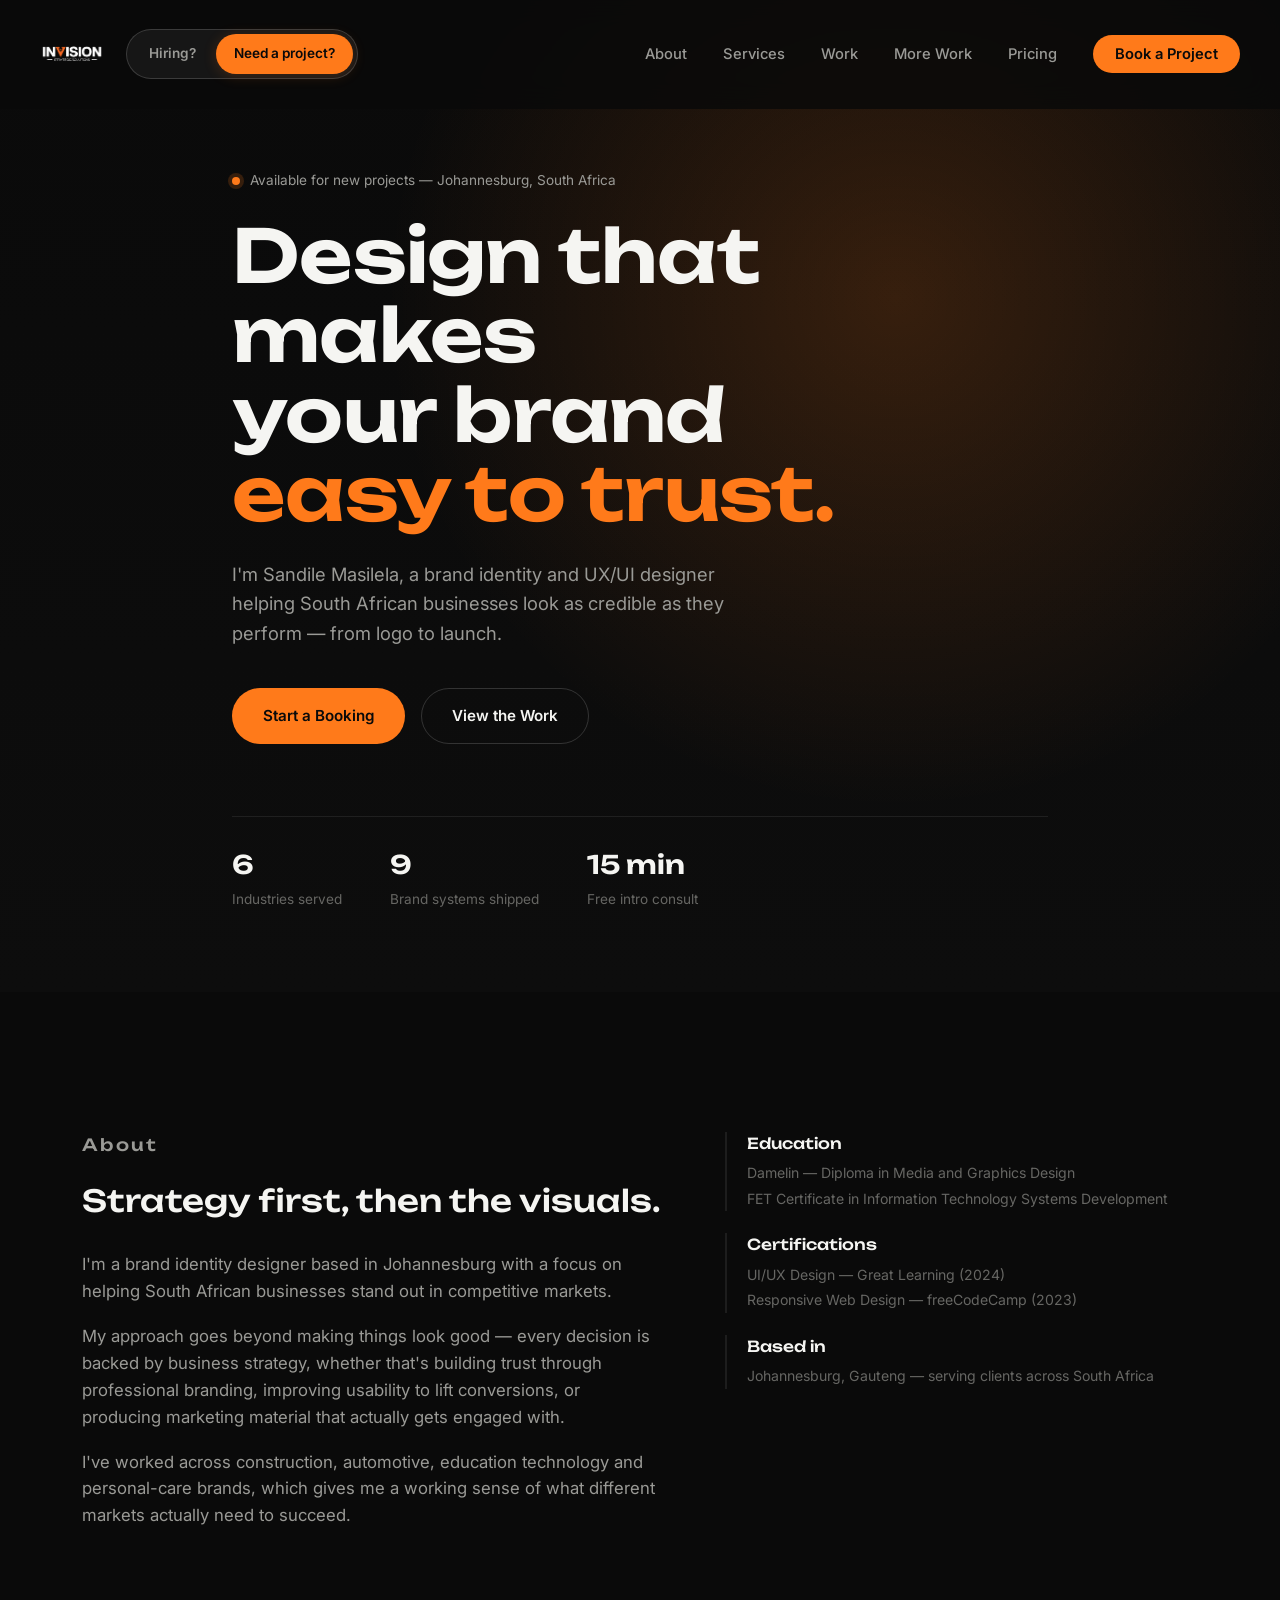
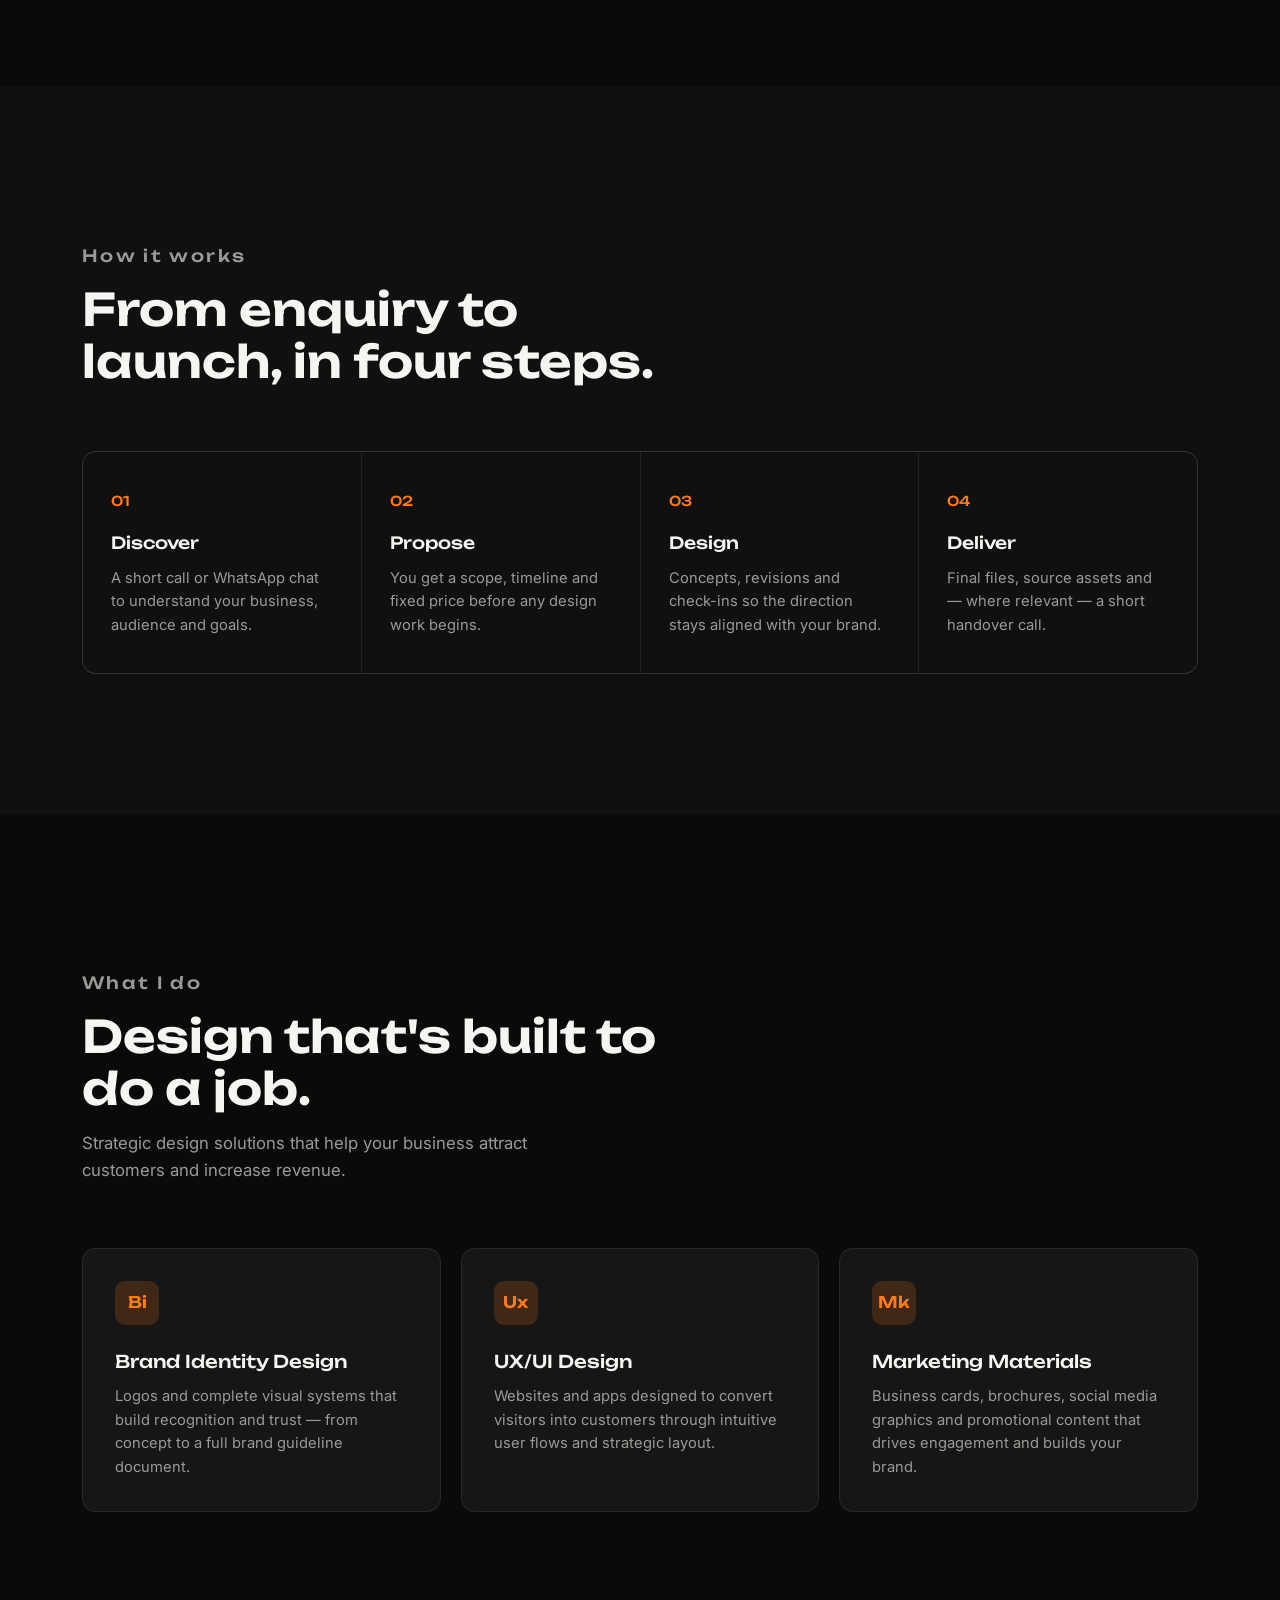
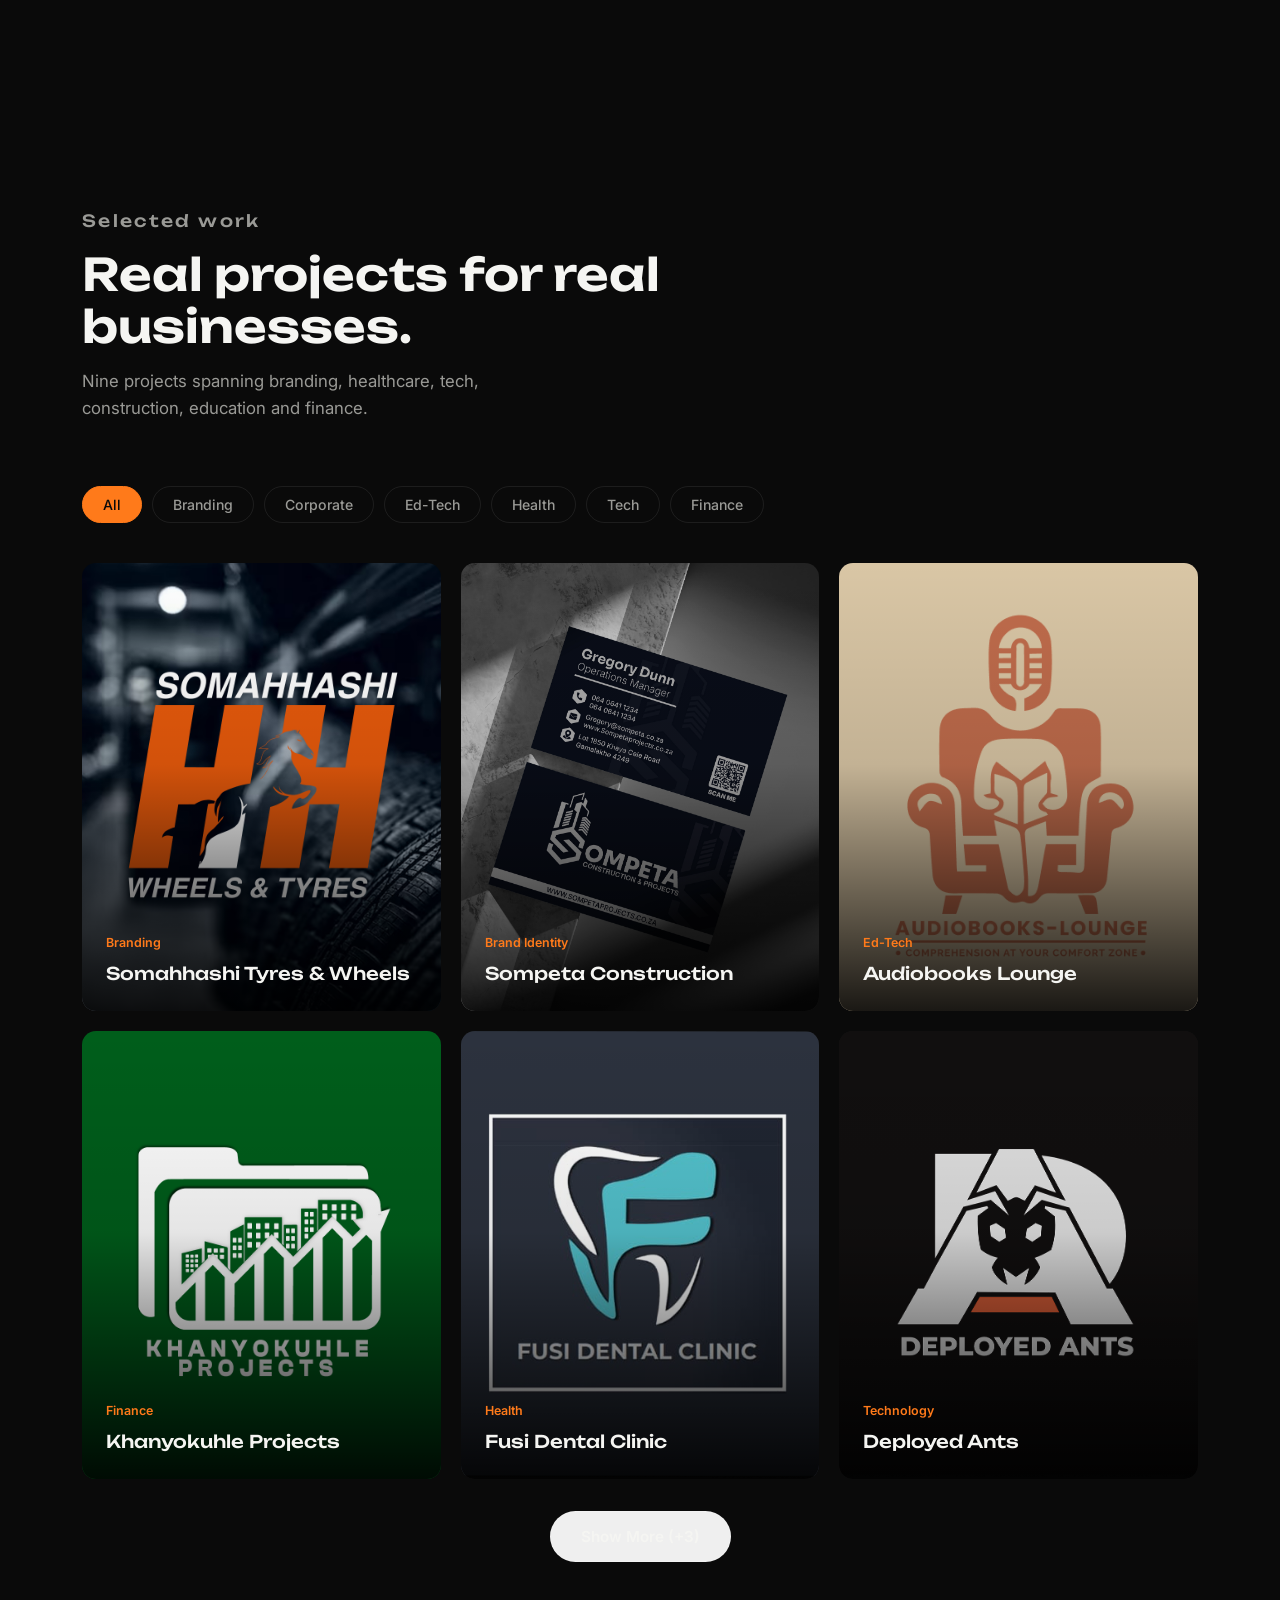
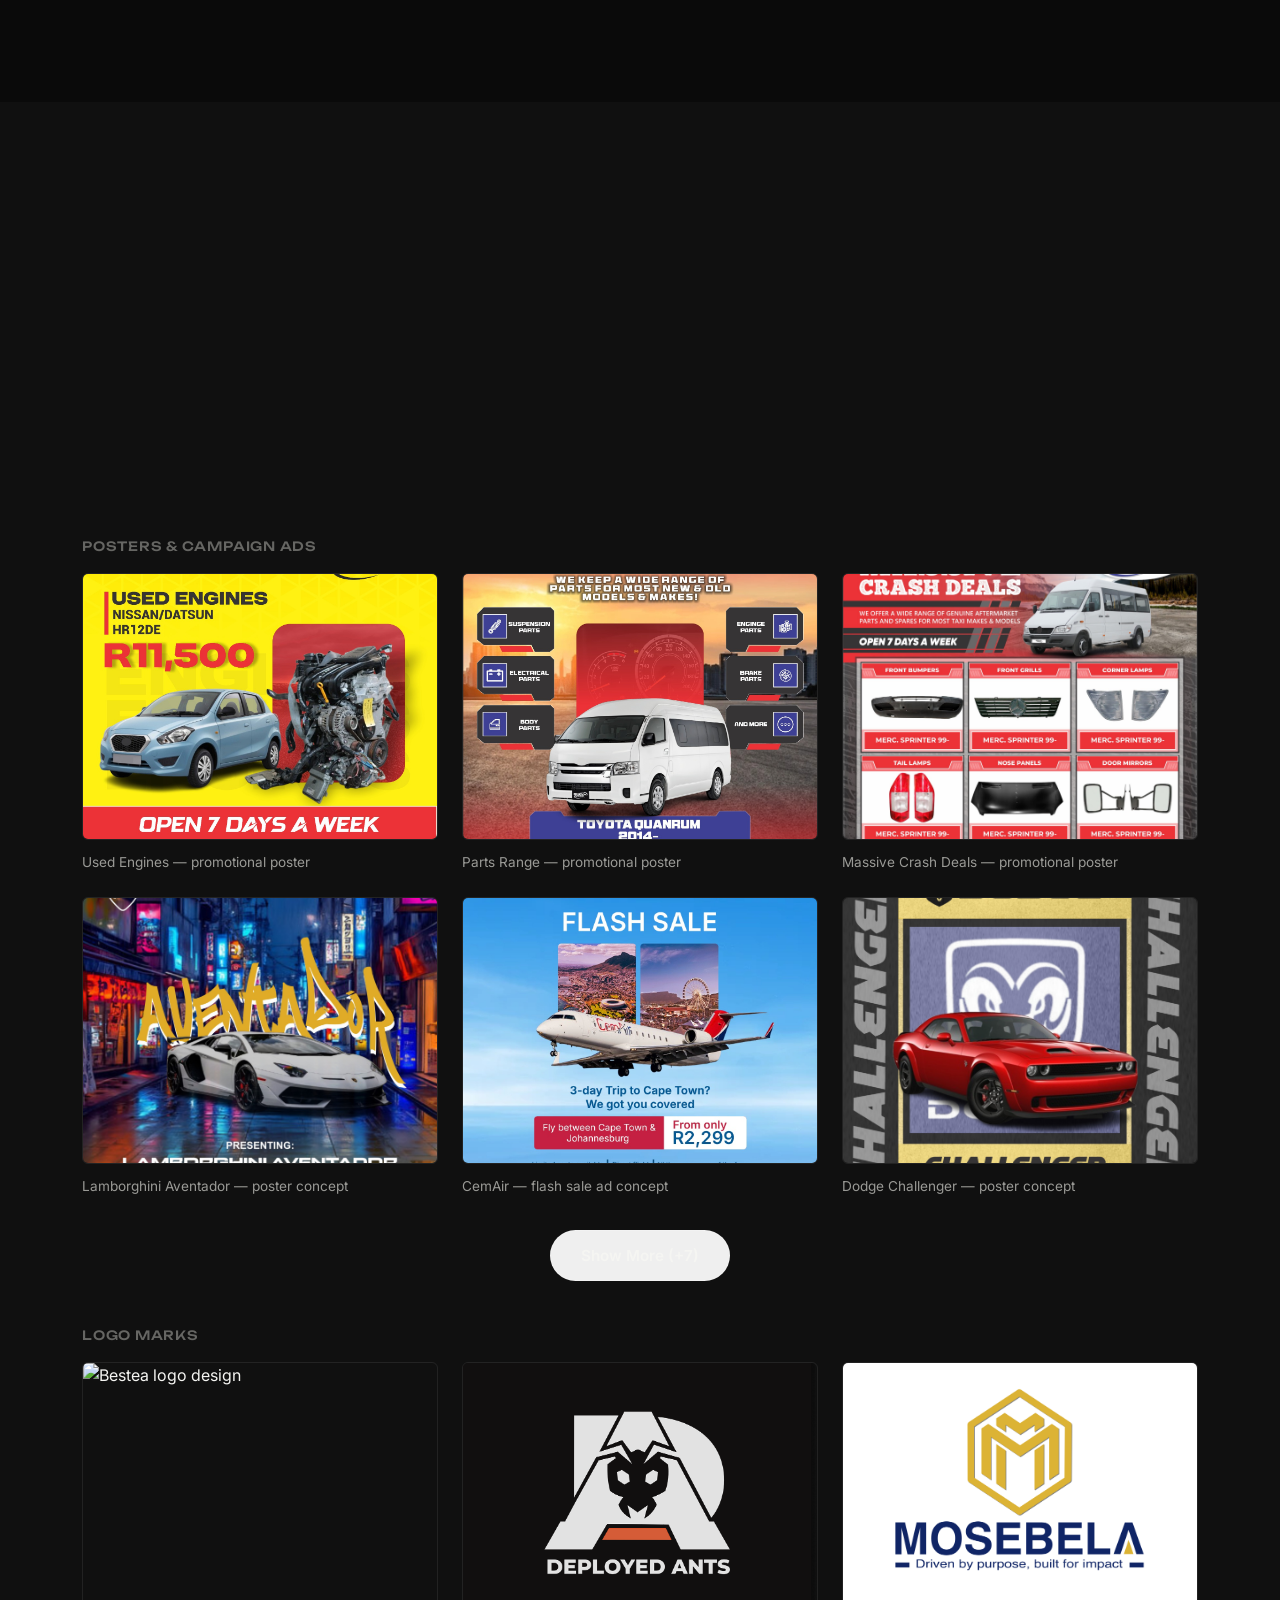
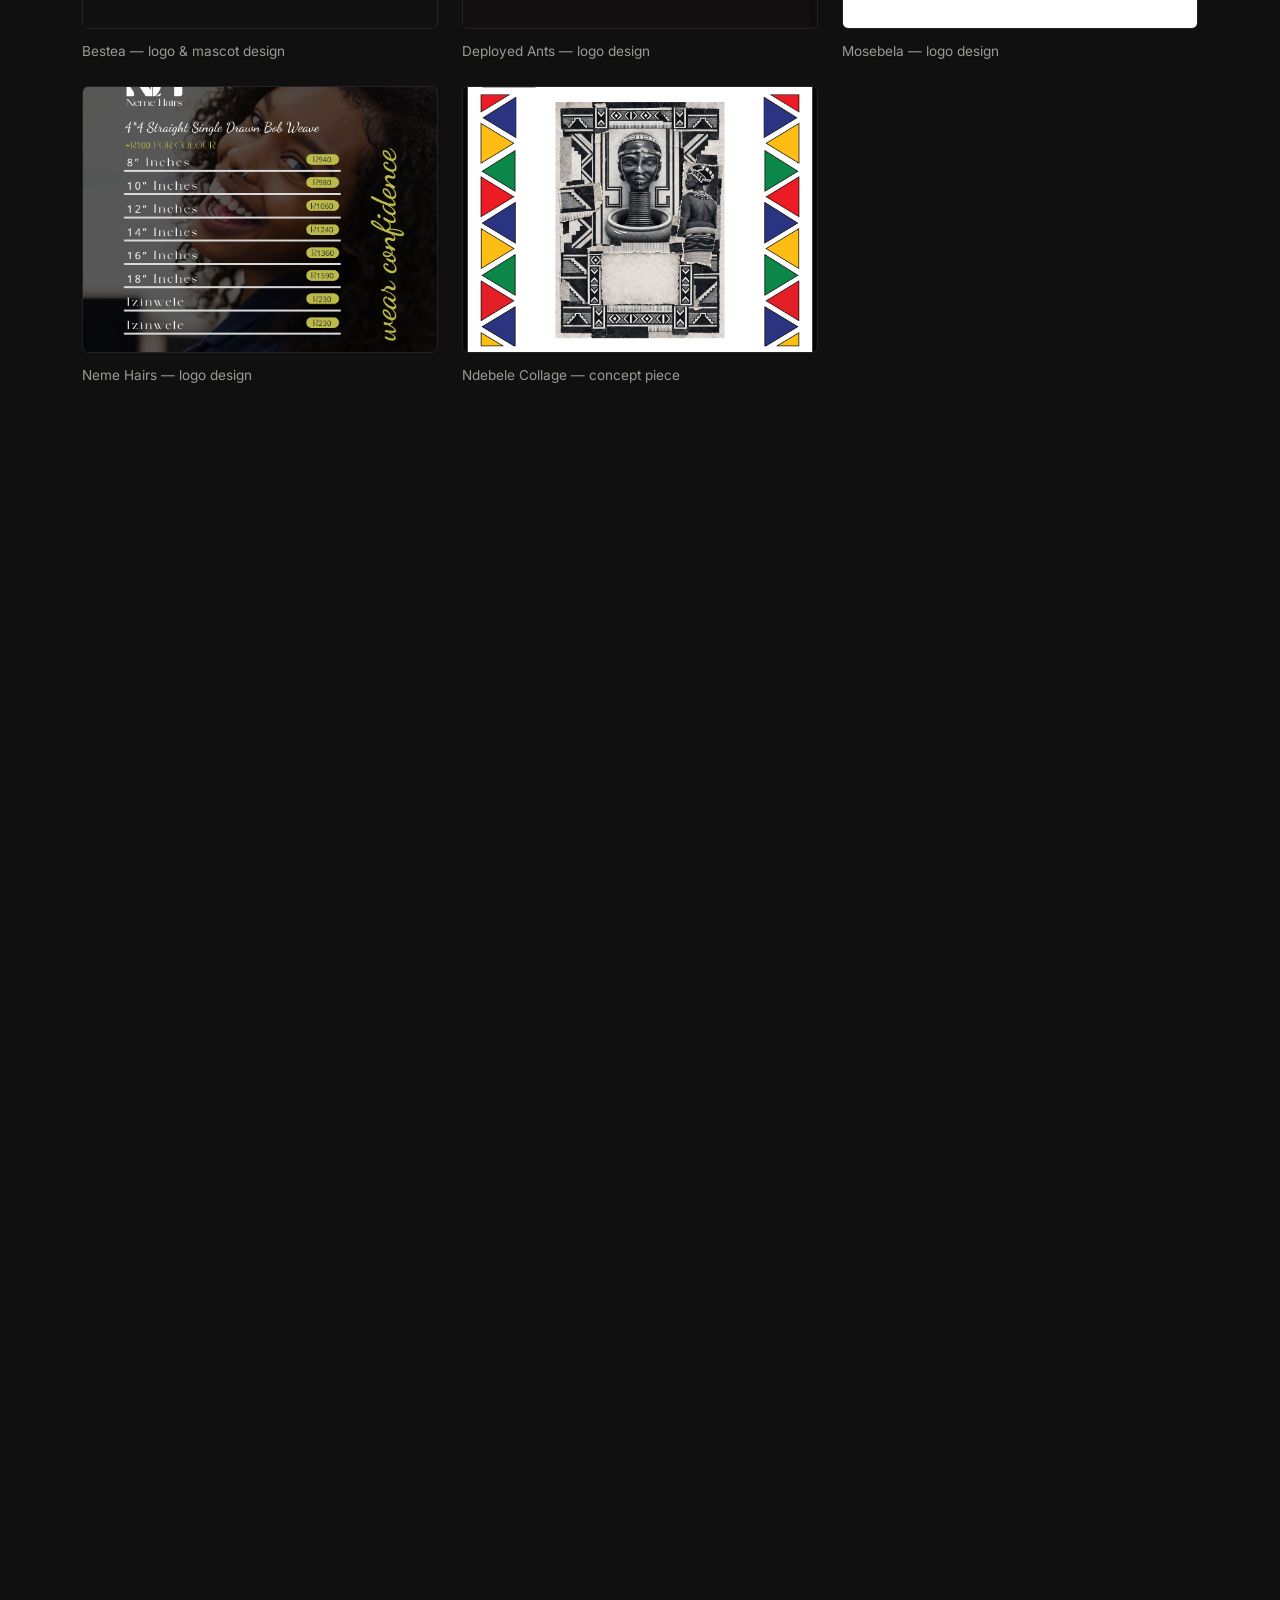
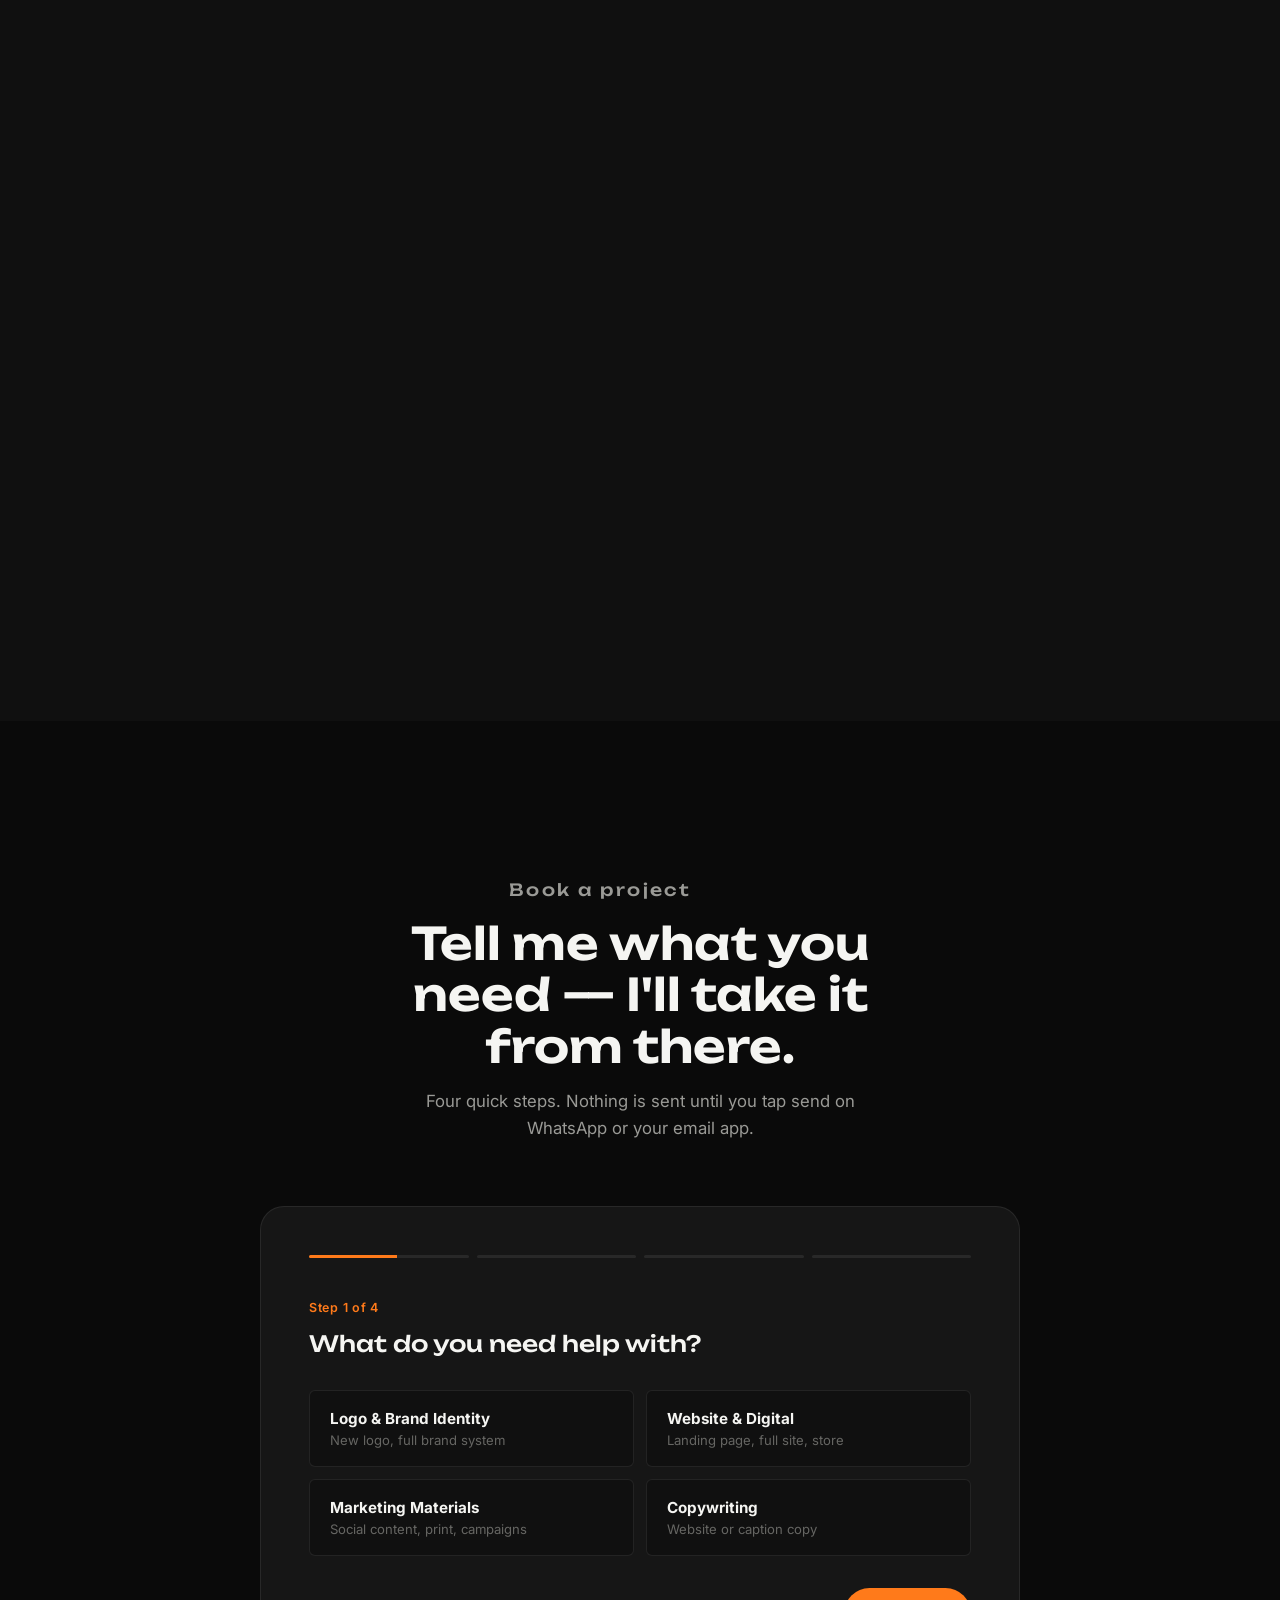
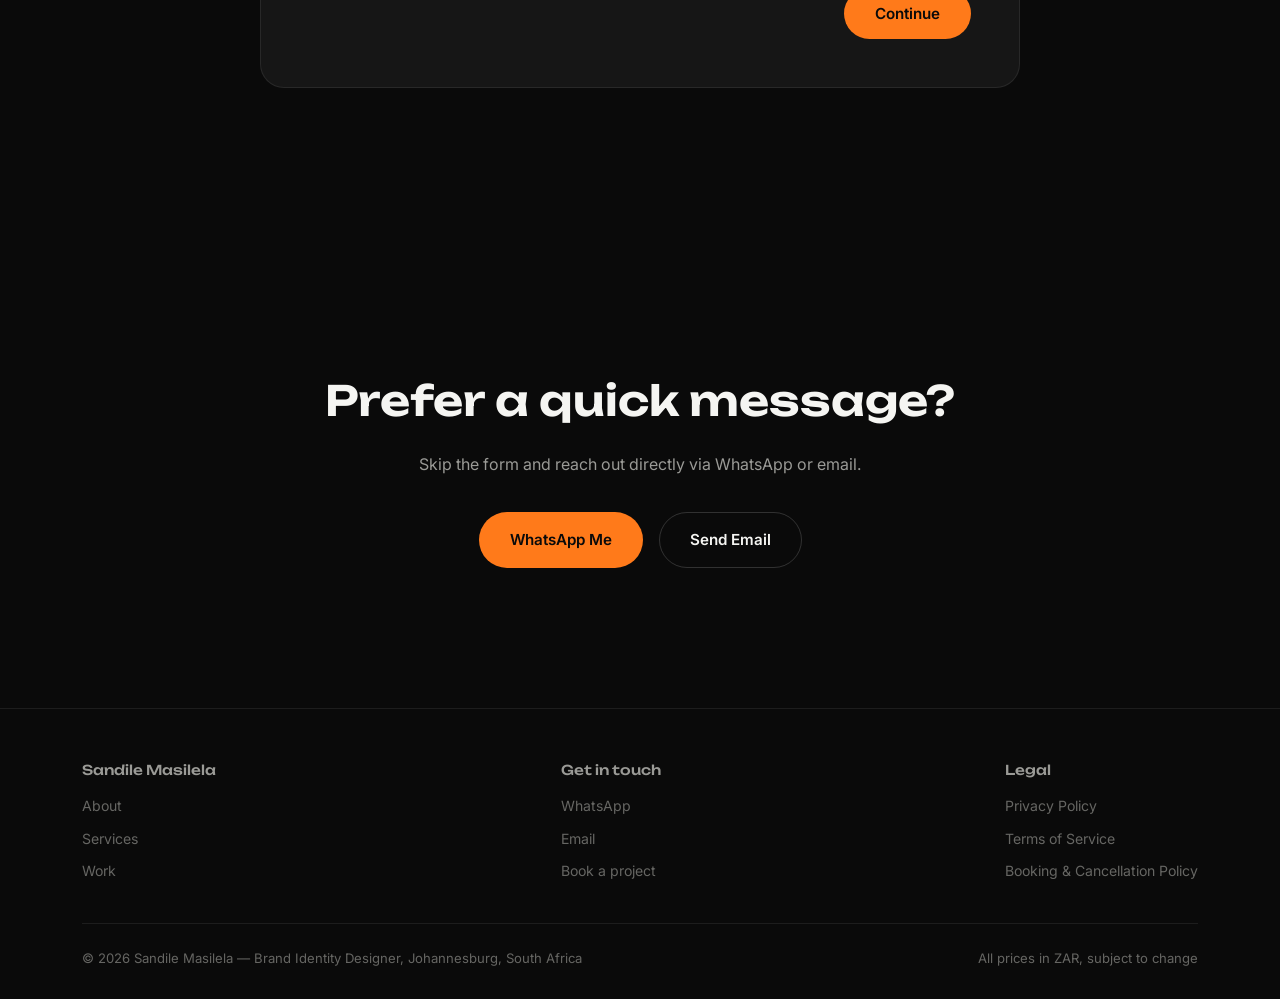
==== commit fe35d9c9: "favicon" ====
--- a/index.html
+++ b/index.html
@@ -8,13 +8,12 @@
 <link rel="preconnect" href="https://fonts.googleapis.com">
 <link rel="preconnect" href="https://fonts.gstatic.com" crossorigin>
 <link href="https://fonts.googleapis.com/css2?family=Unbounded:wght@400;500;600;700&family=Inter:wght@400;500;600;700&display=swap" rel="stylesheet">
+<link rel="stylesheet" href="css/style.css">
 <!--Favicon-->
 <link rel="icon" type="image/svg+xml" href="IMAGES/favicon.svg">
 <link rel="icon" type="image/png" sizes="32x32" href="Artboard 1@0.35x.png">
 <link rel="icon" type="image/png" sizes="16x16" href="Artboard 1.png">
 <link rel="apple-touch-icon" sizes="180x180" href="Artboard 1@0.35x.png">
-
-<link rel="stylesheet" href="css/style.css">
 </head>
 <body>
 
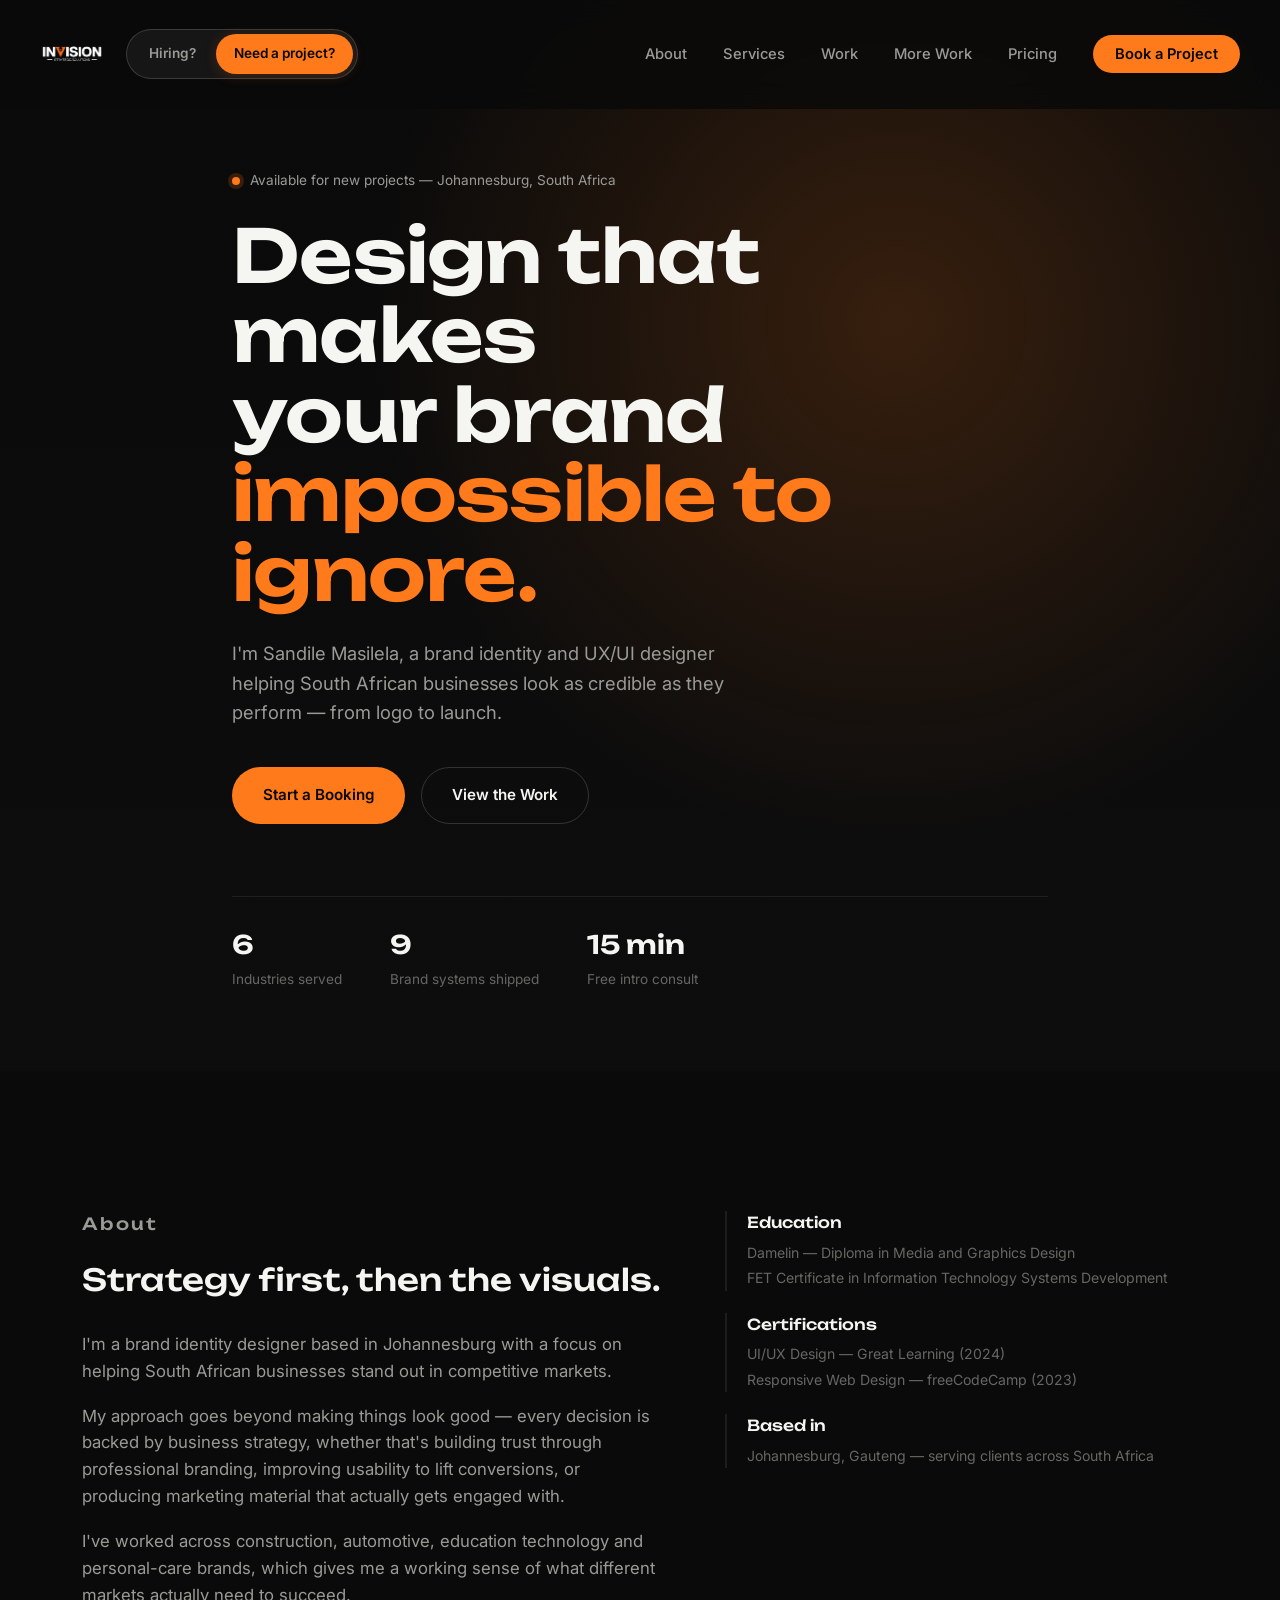
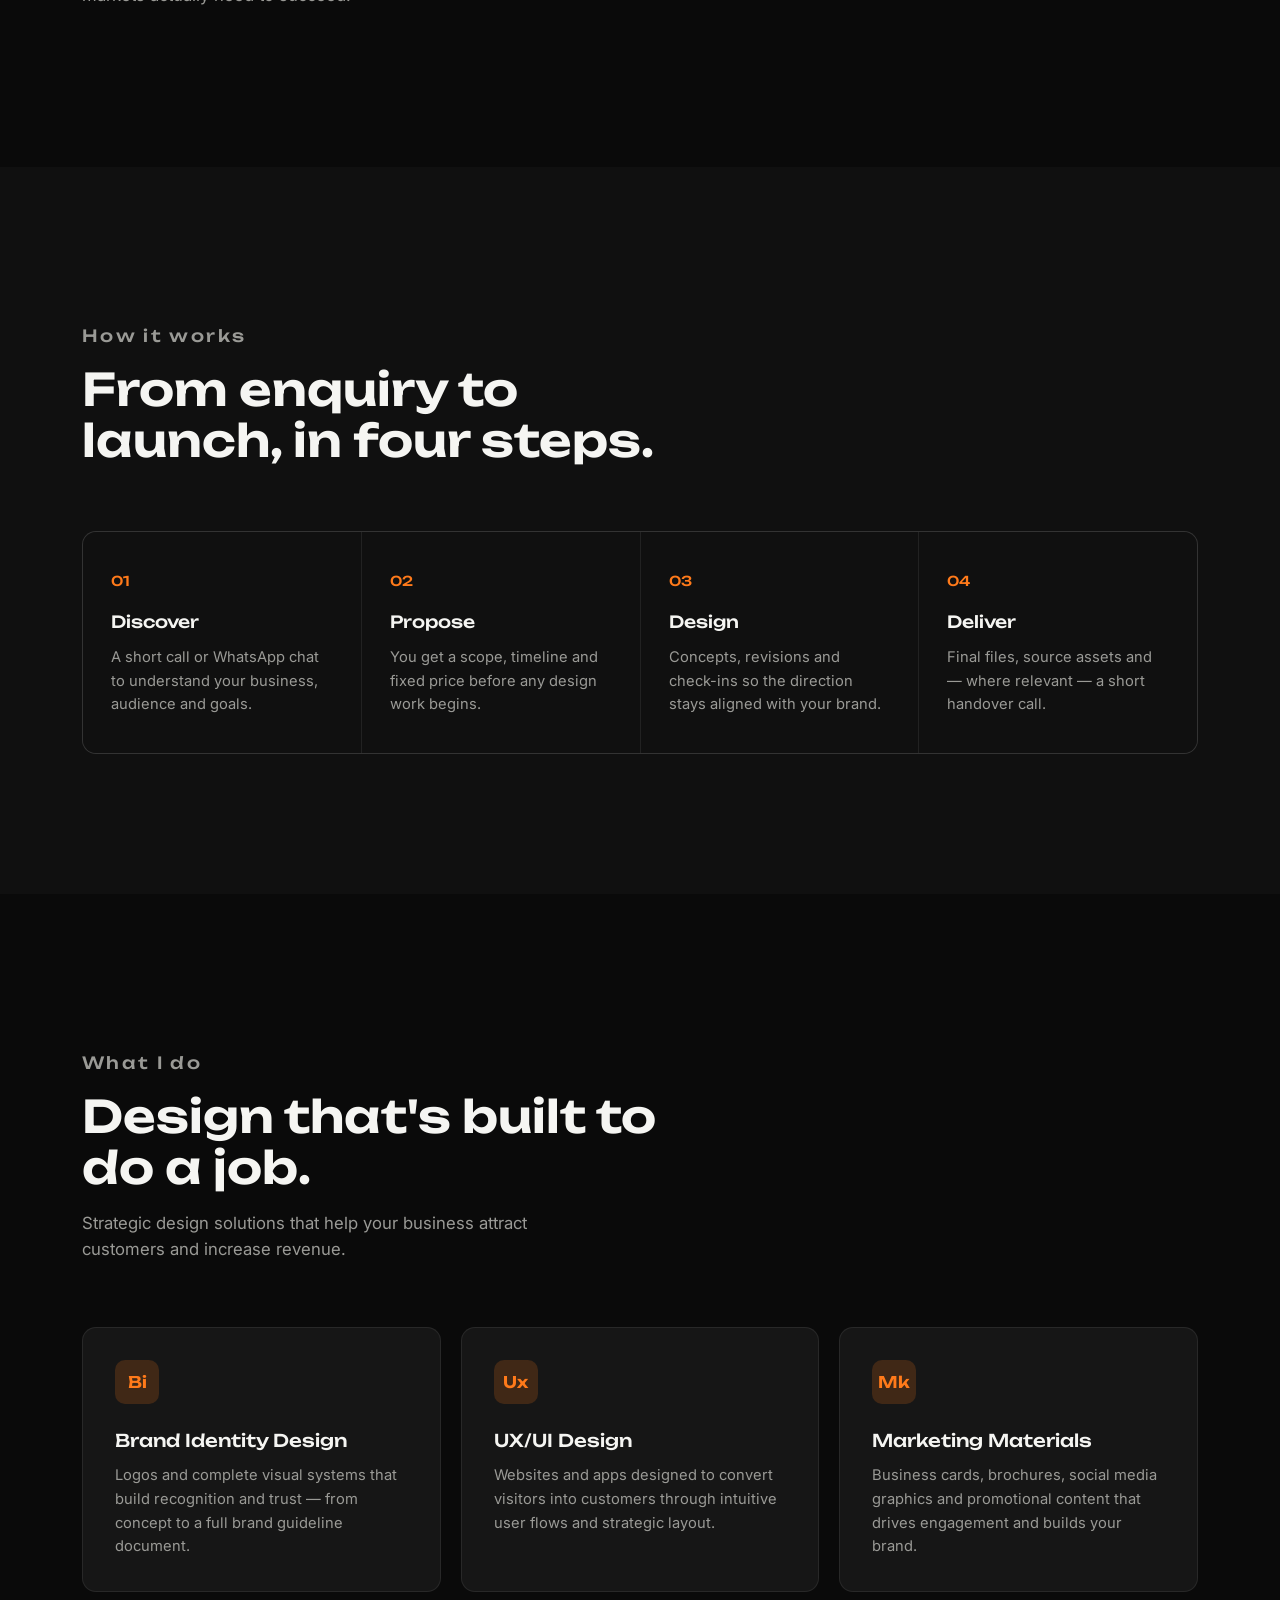
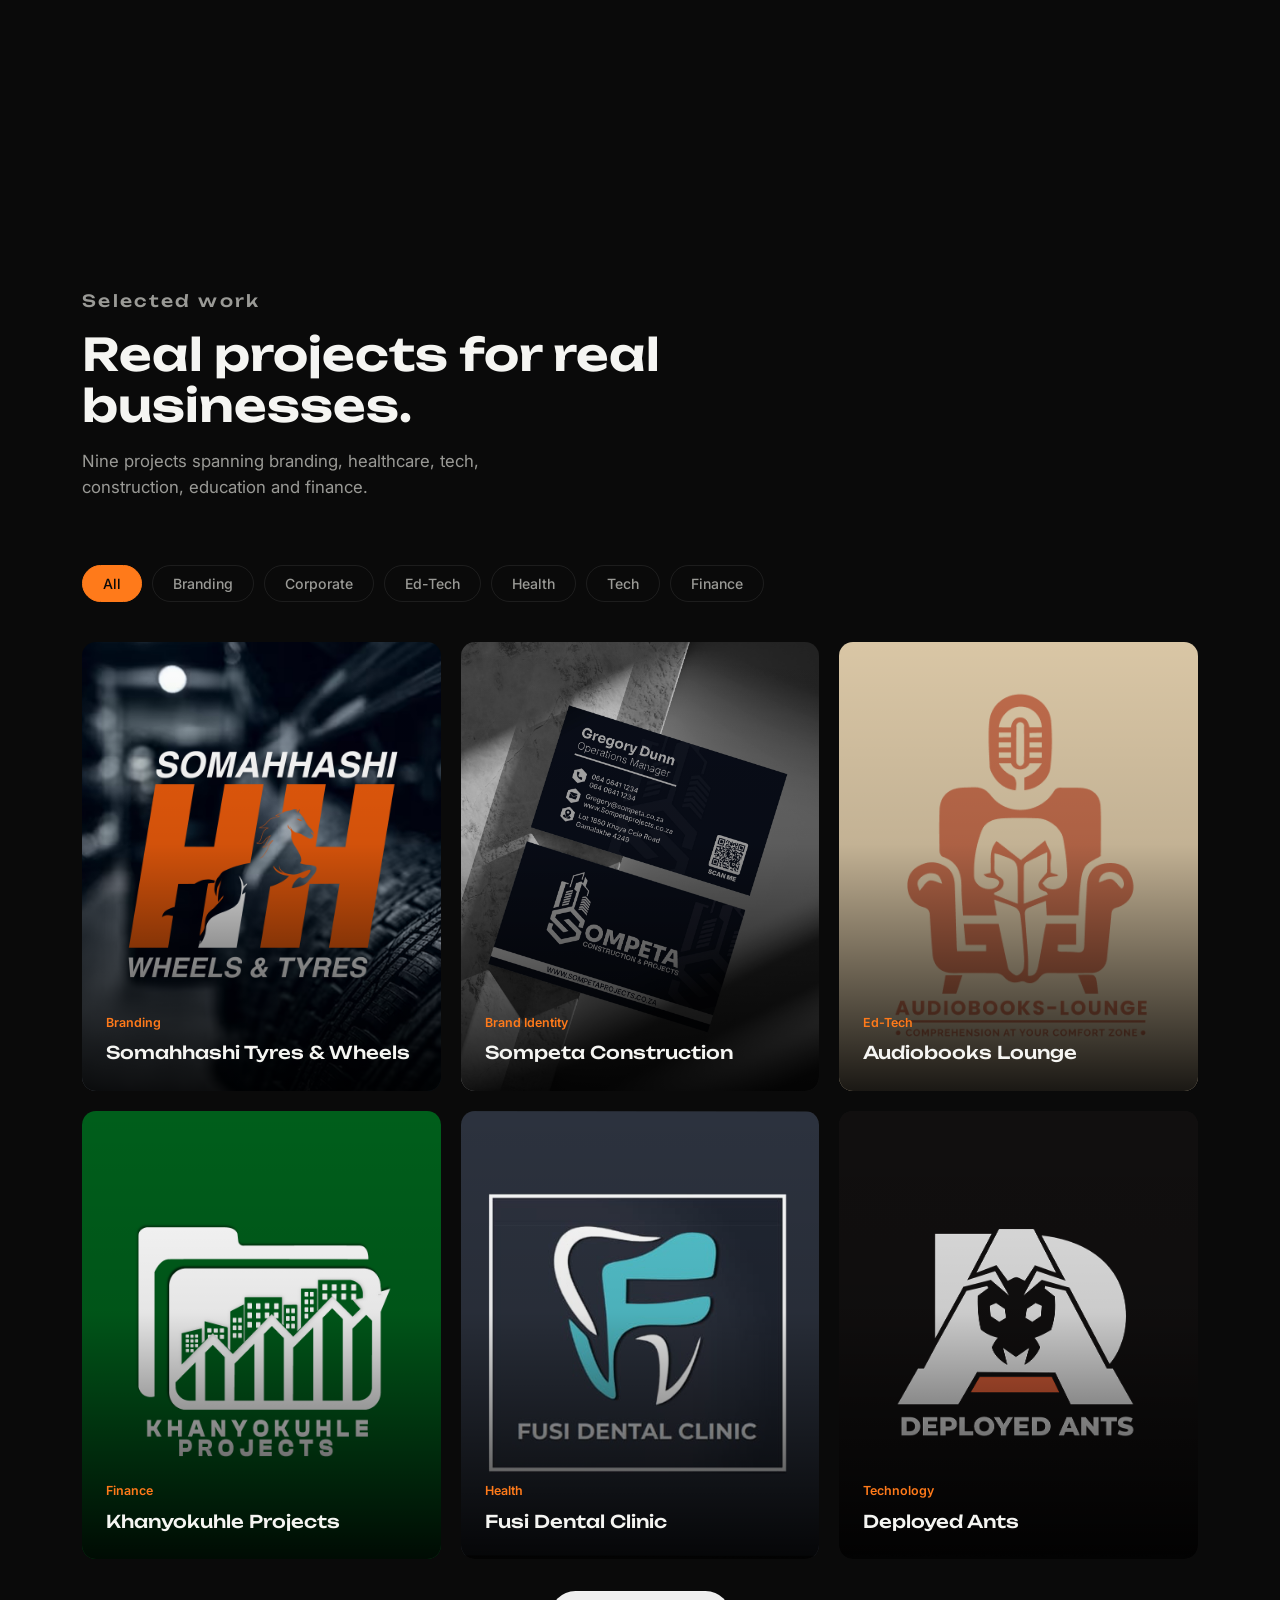
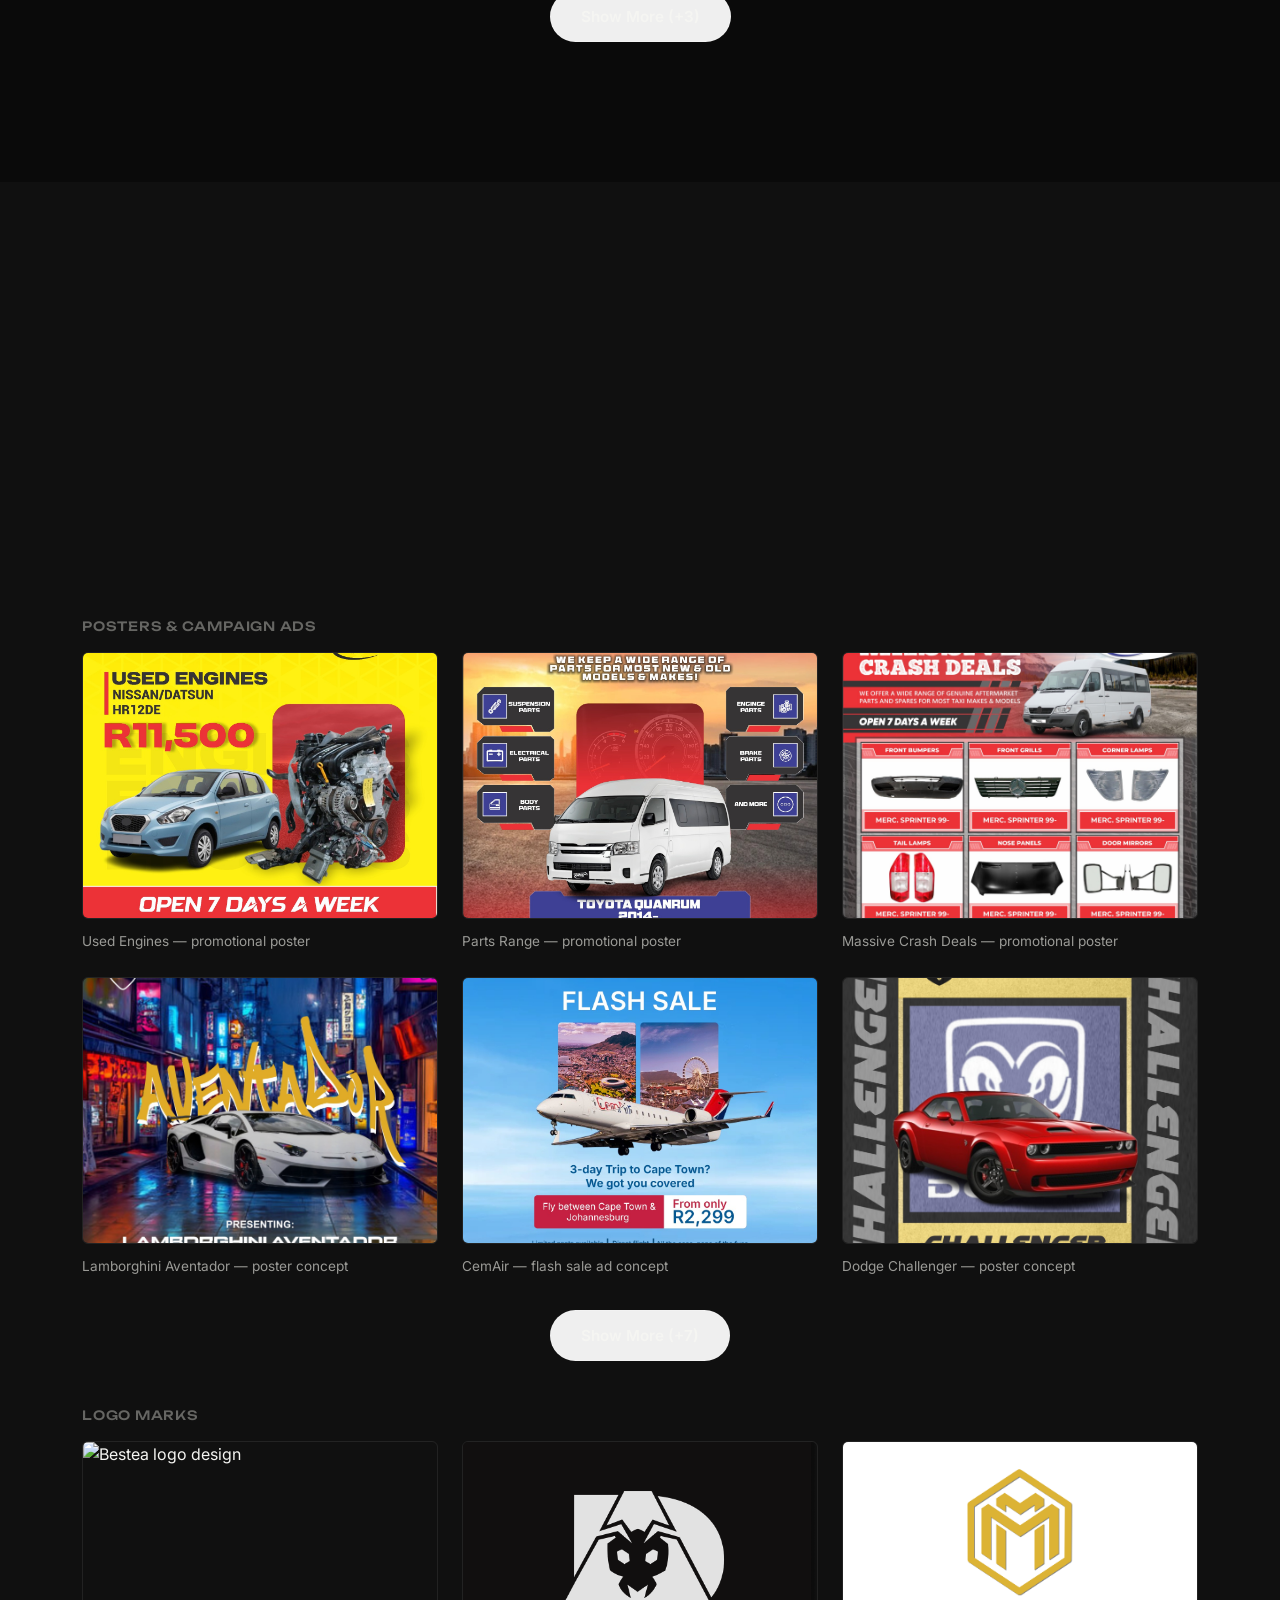
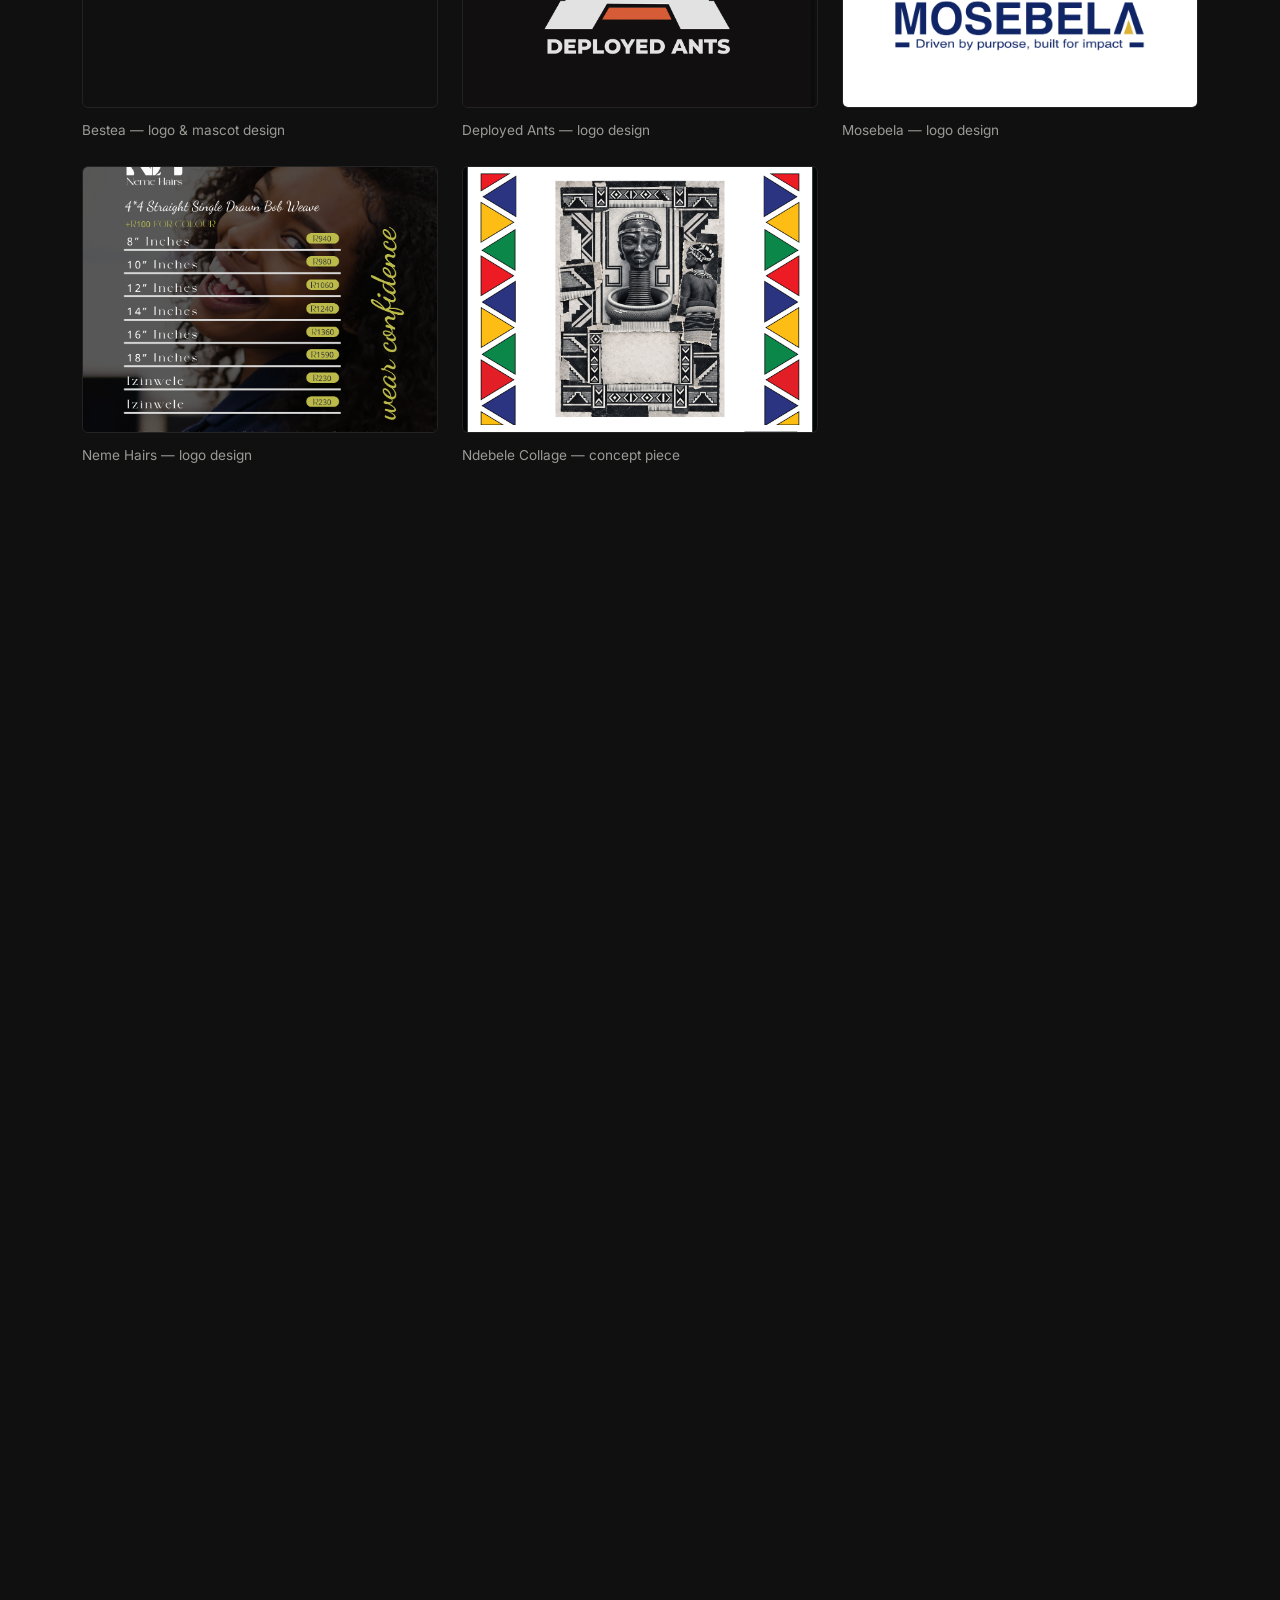
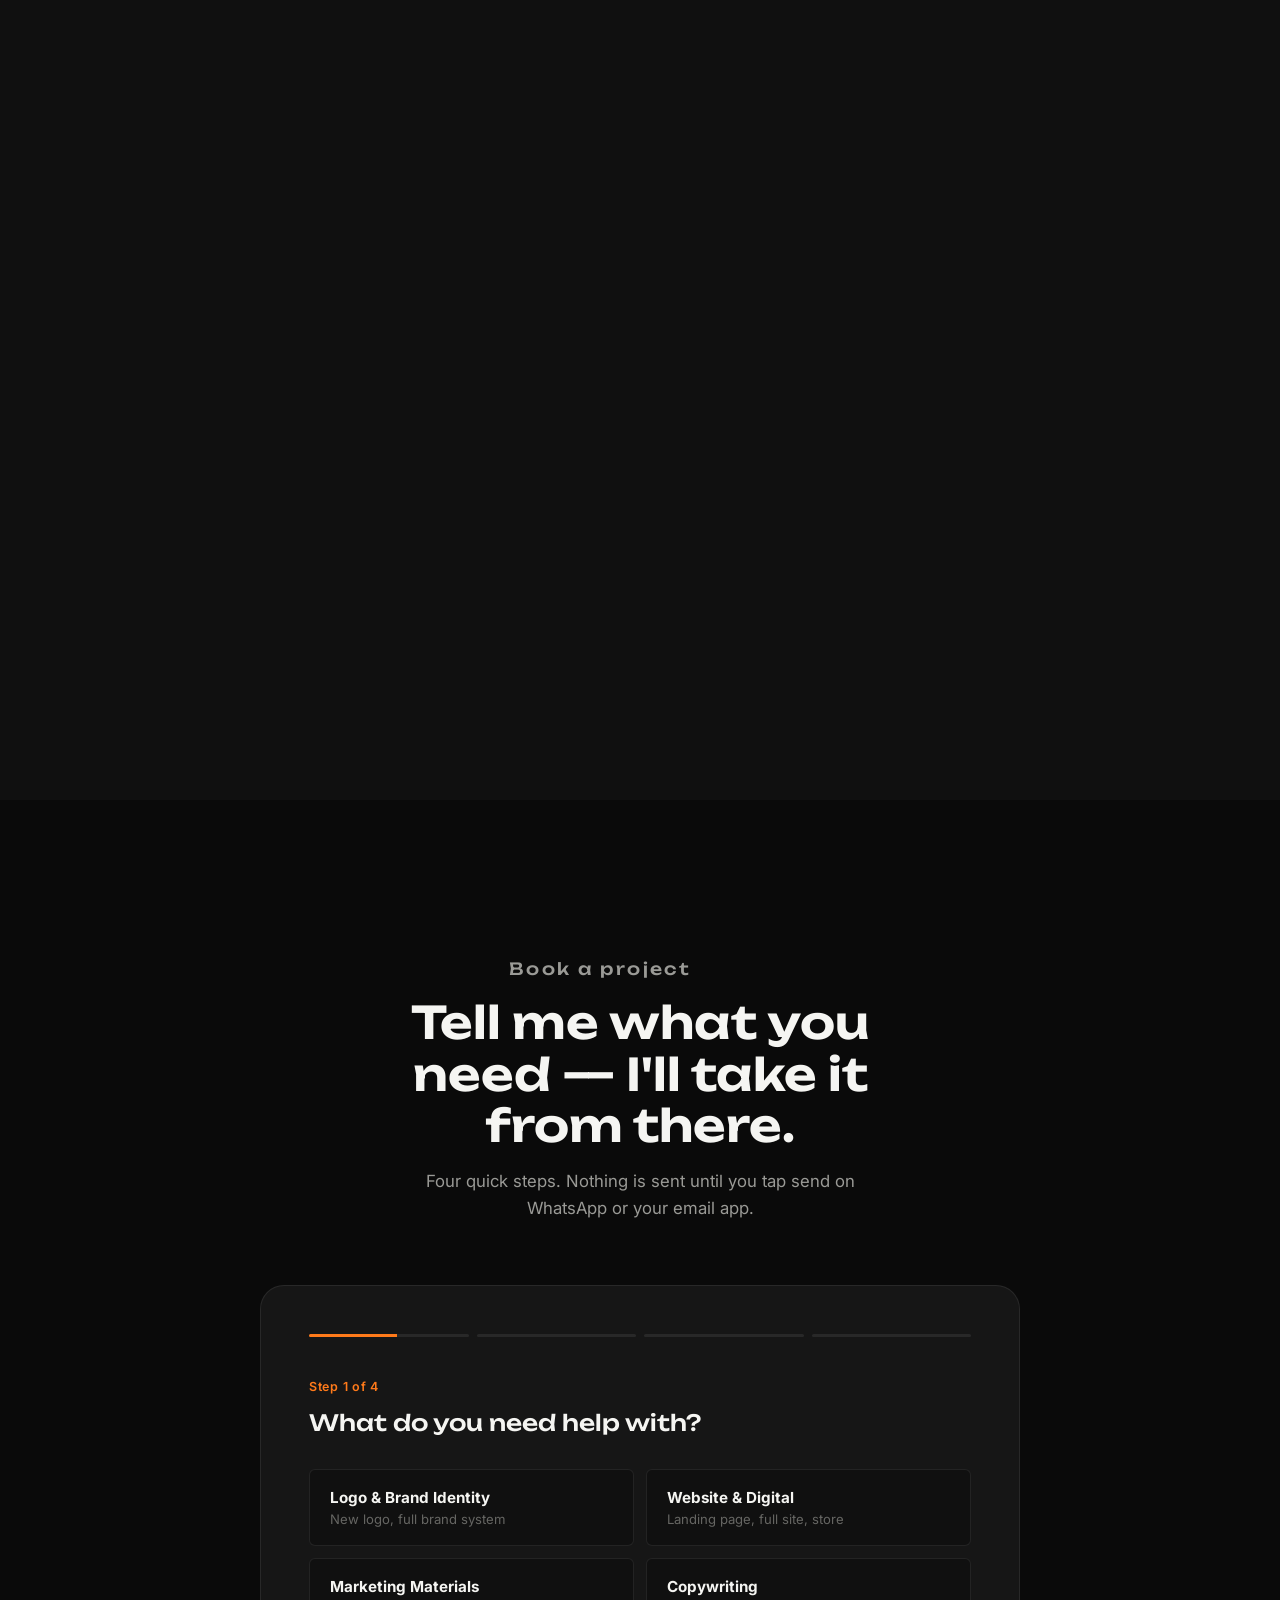
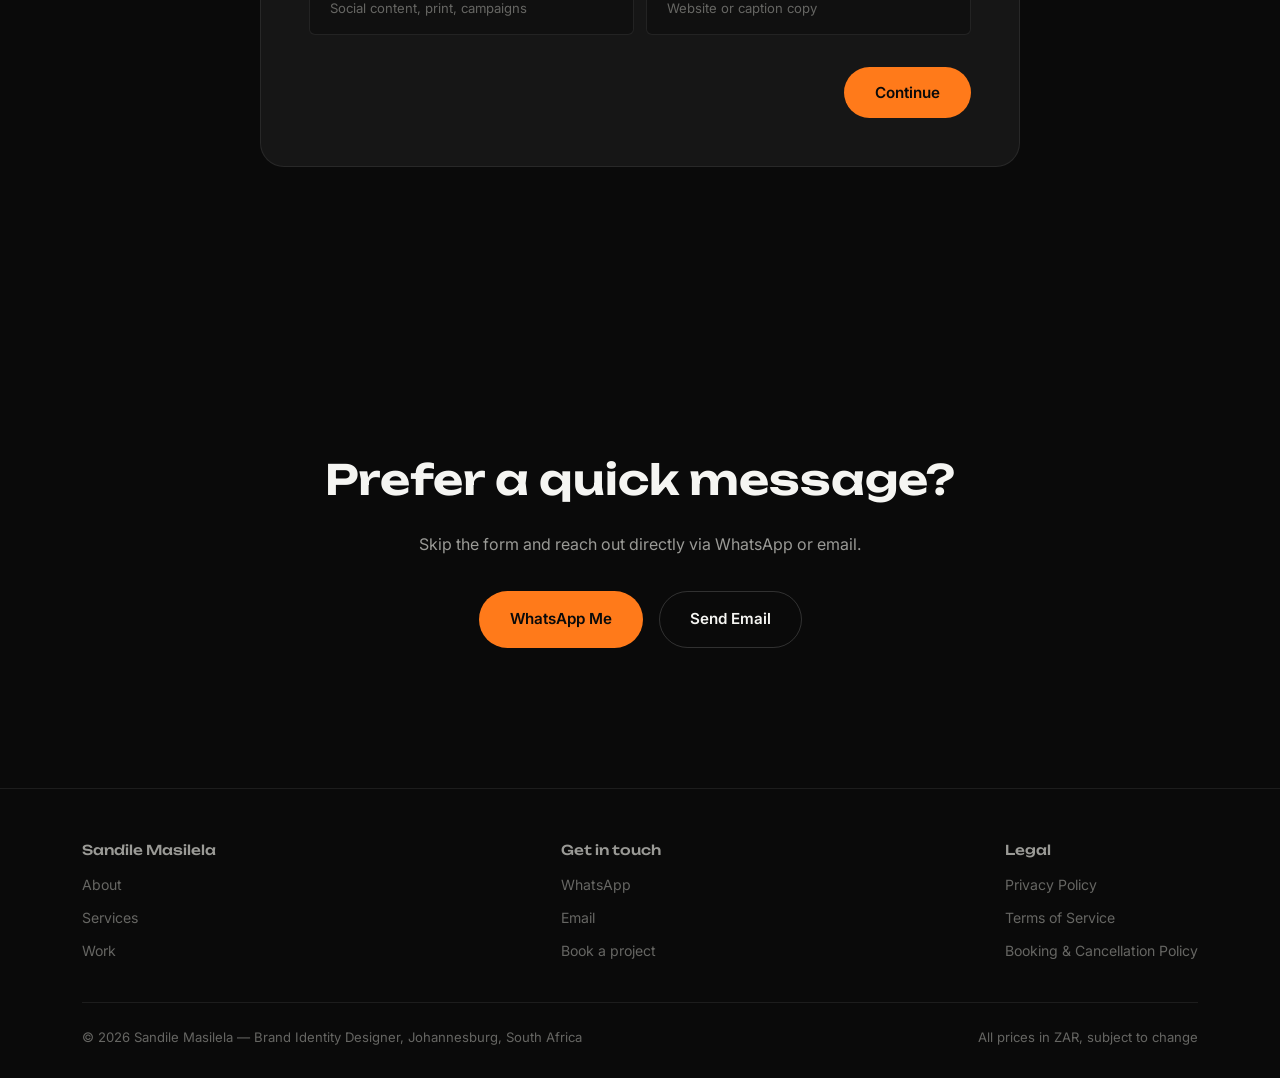
==== commit 86d5114f: "FAVICON repo path" ====
--- a/index.html
+++ b/index.html
@@ -11,9 +11,9 @@
 <link rel="stylesheet" href="css/style.css">
 <!--Favicon-->
 <link rel="icon" type="image/svg+xml" href="IMAGES/favicon.svg">
-<link rel="icon" type="image/png" sizes="32x32" href="Artboard 1@0.35x.png">
-<link rel="icon" type="image/png" sizes="16x16" href="Artboard 1.png">
-<link rel="apple-touch-icon" sizes="180x180" href="Artboard 1@0.35x.png">
+<link rel="icon" type="image/png" sizes="32x32" href="IMAGES/Artboard 1@0.35x.png">
+<link rel="icon" type="image/png" sizes="16x16" href="IMAGES/Artboard 1.png">
+<link rel="apple-touch-icon" sizes="180x180" href="IMAGES/Artboard 1@0.35x.png">
 </head>
 <body>
 
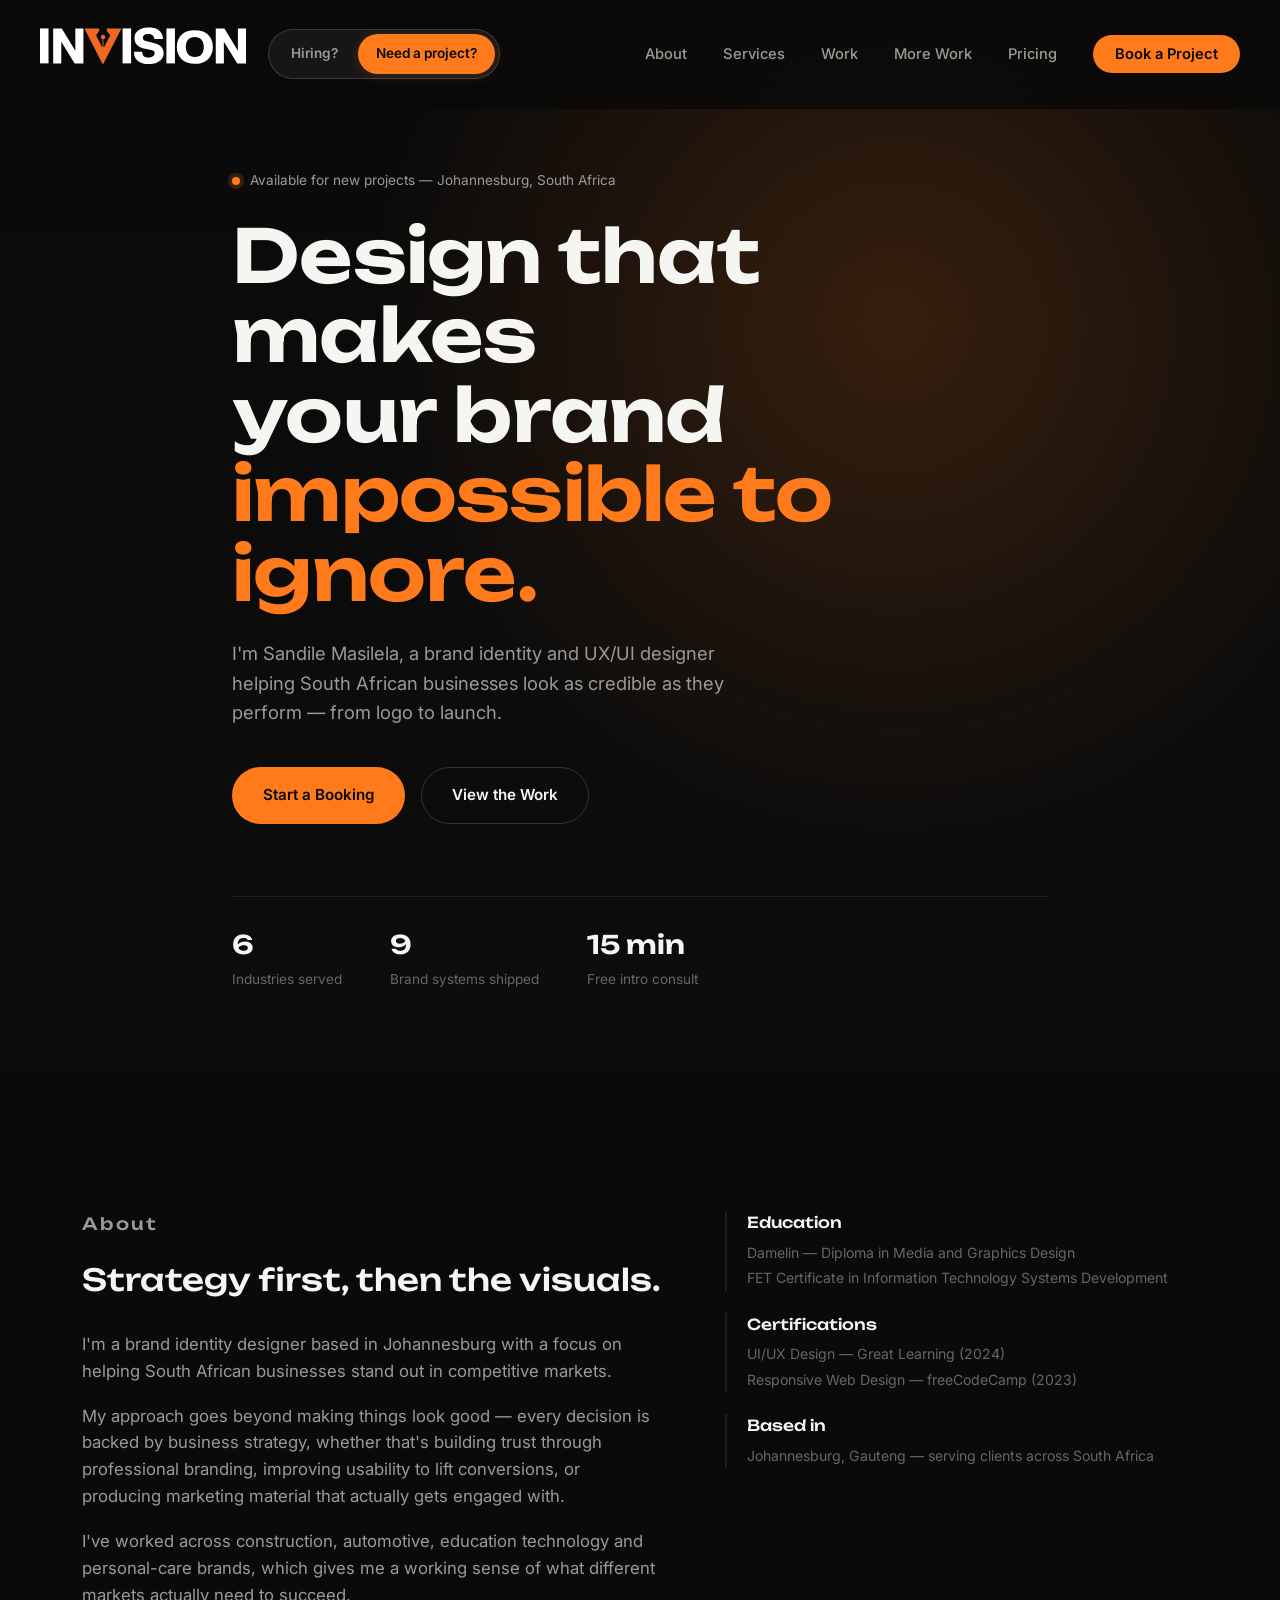
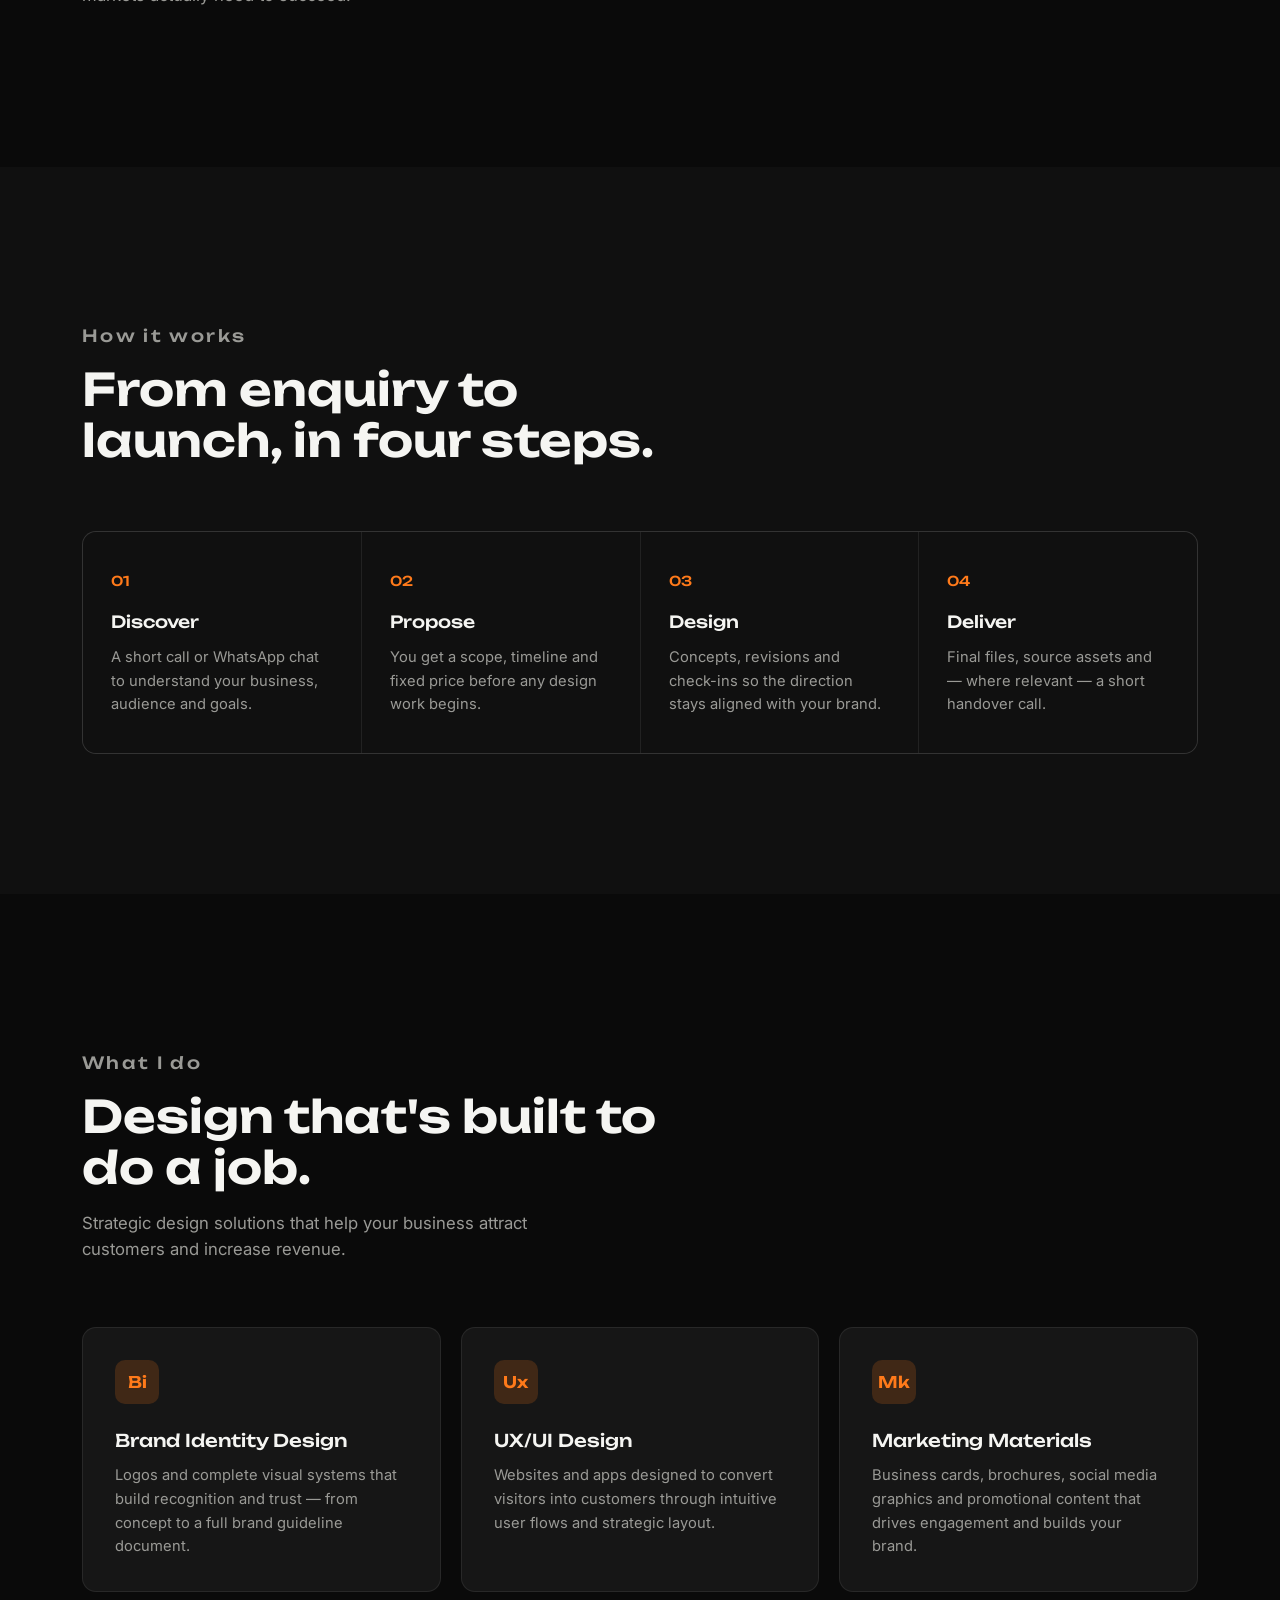
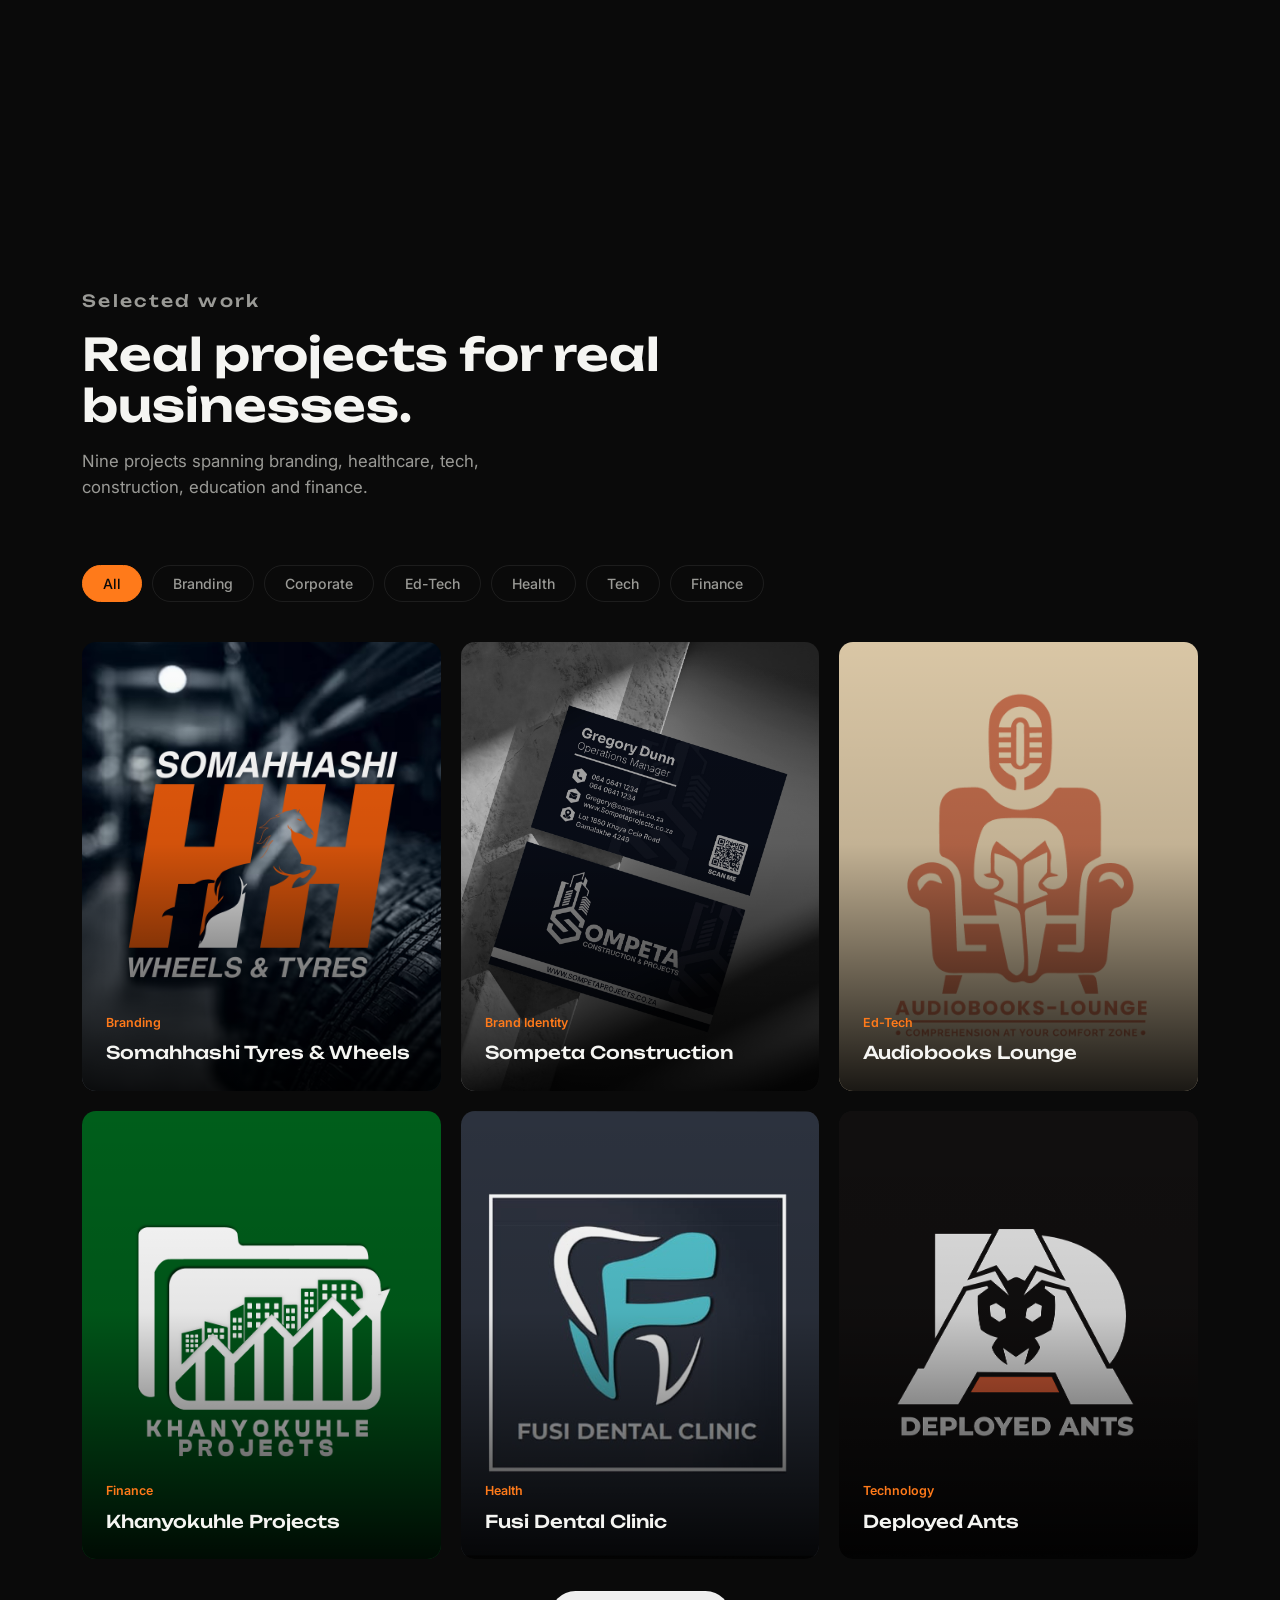
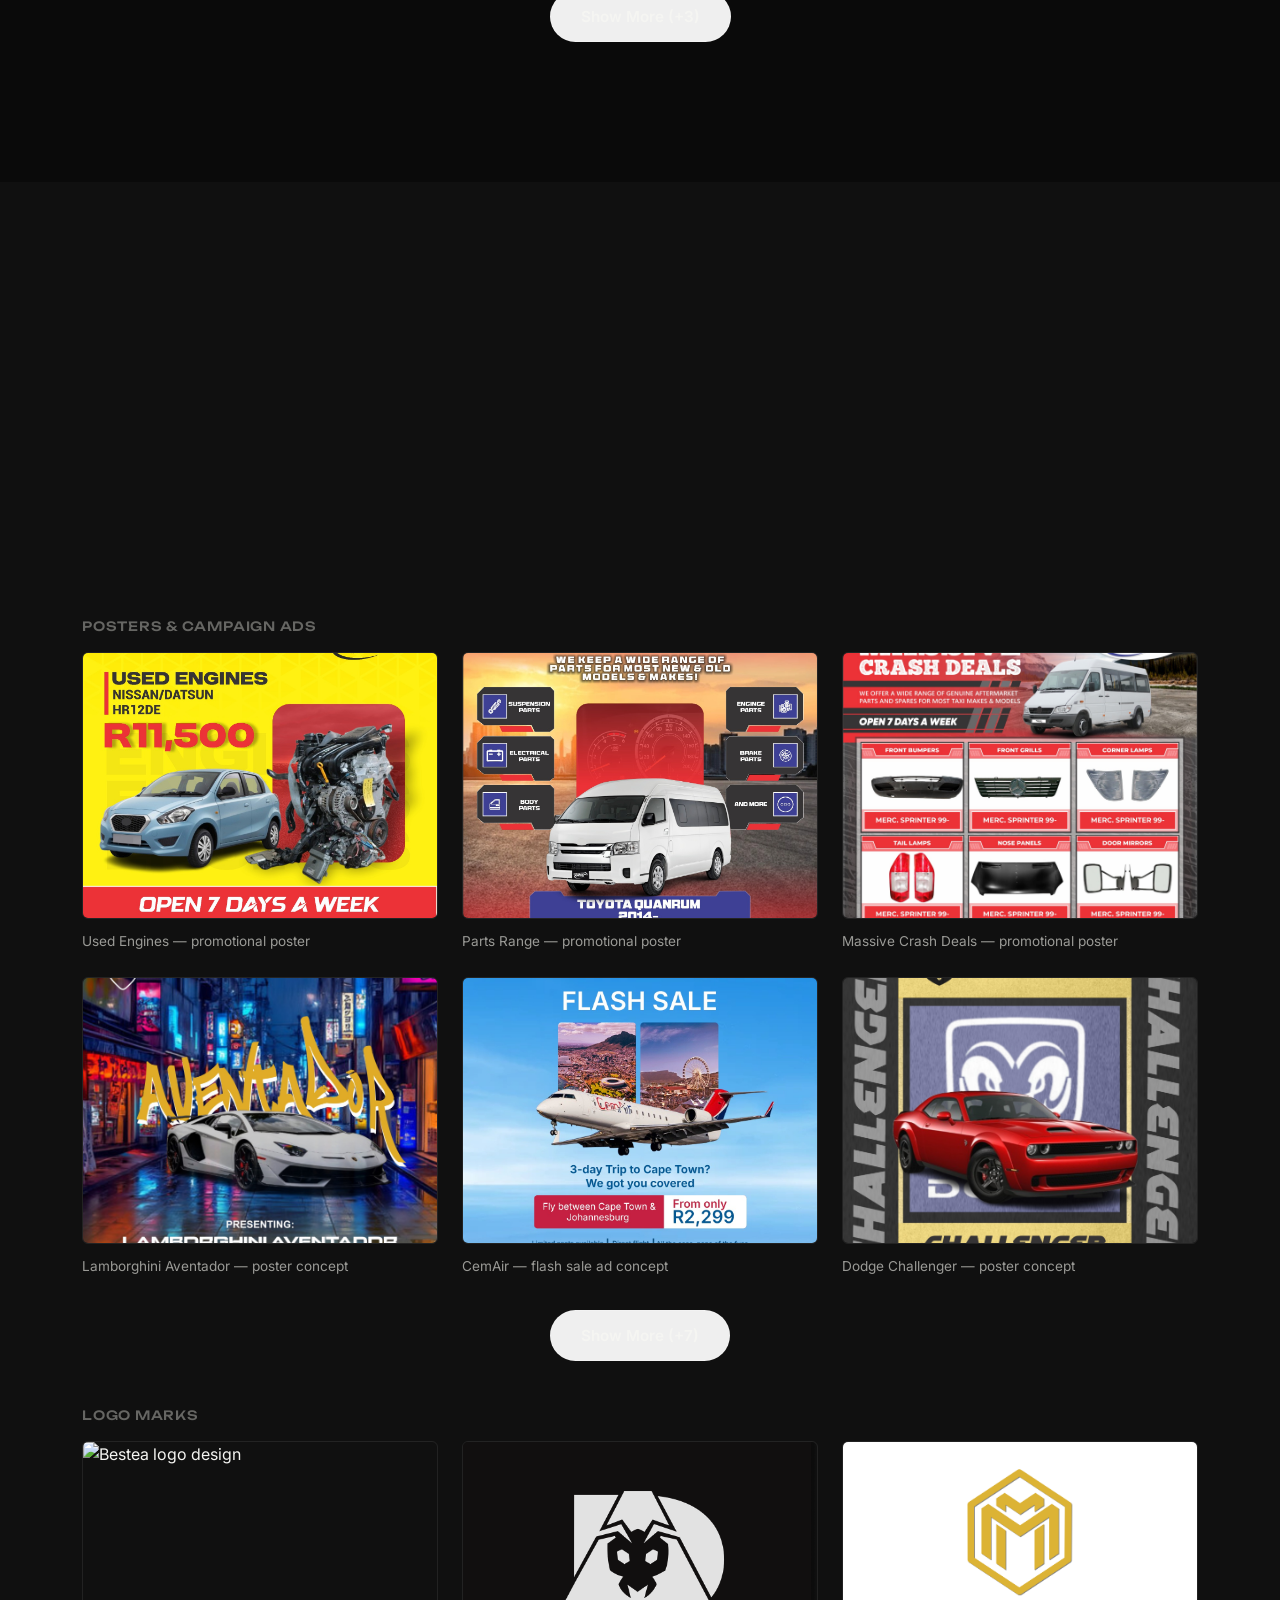
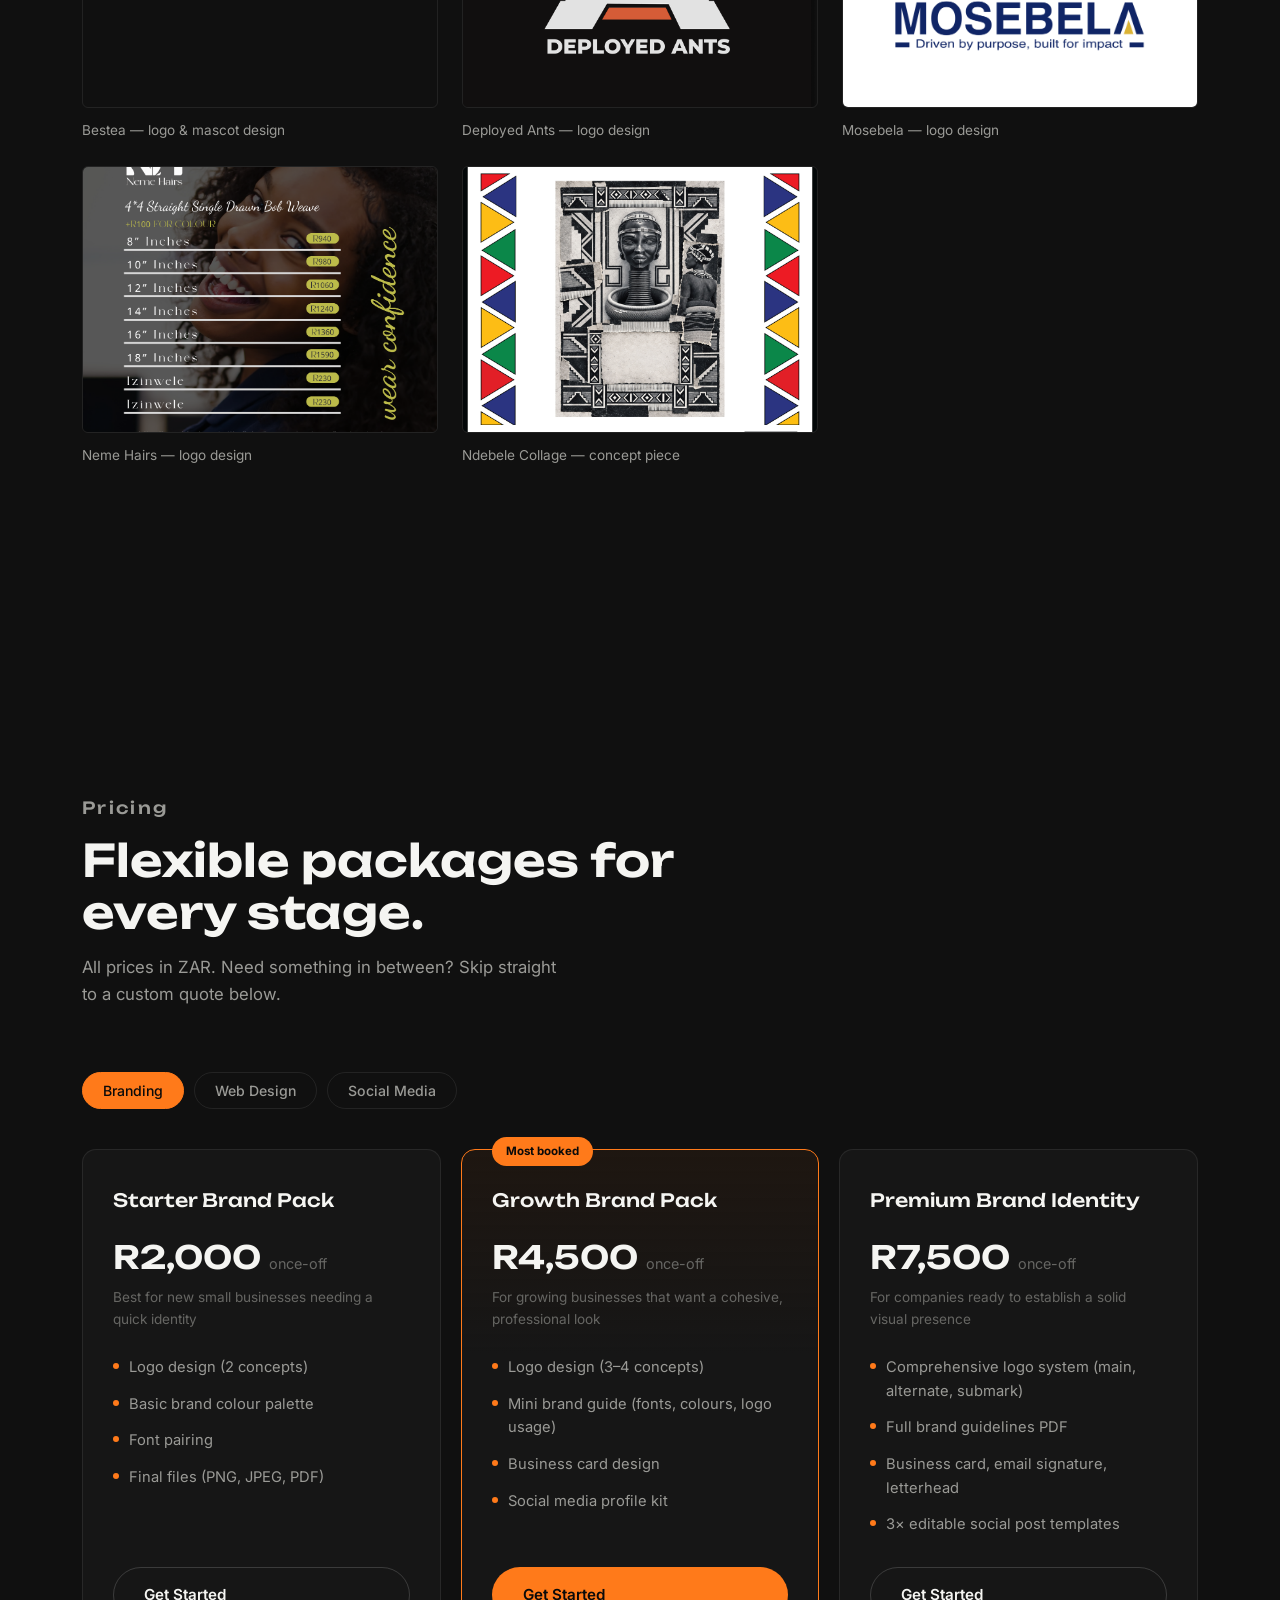
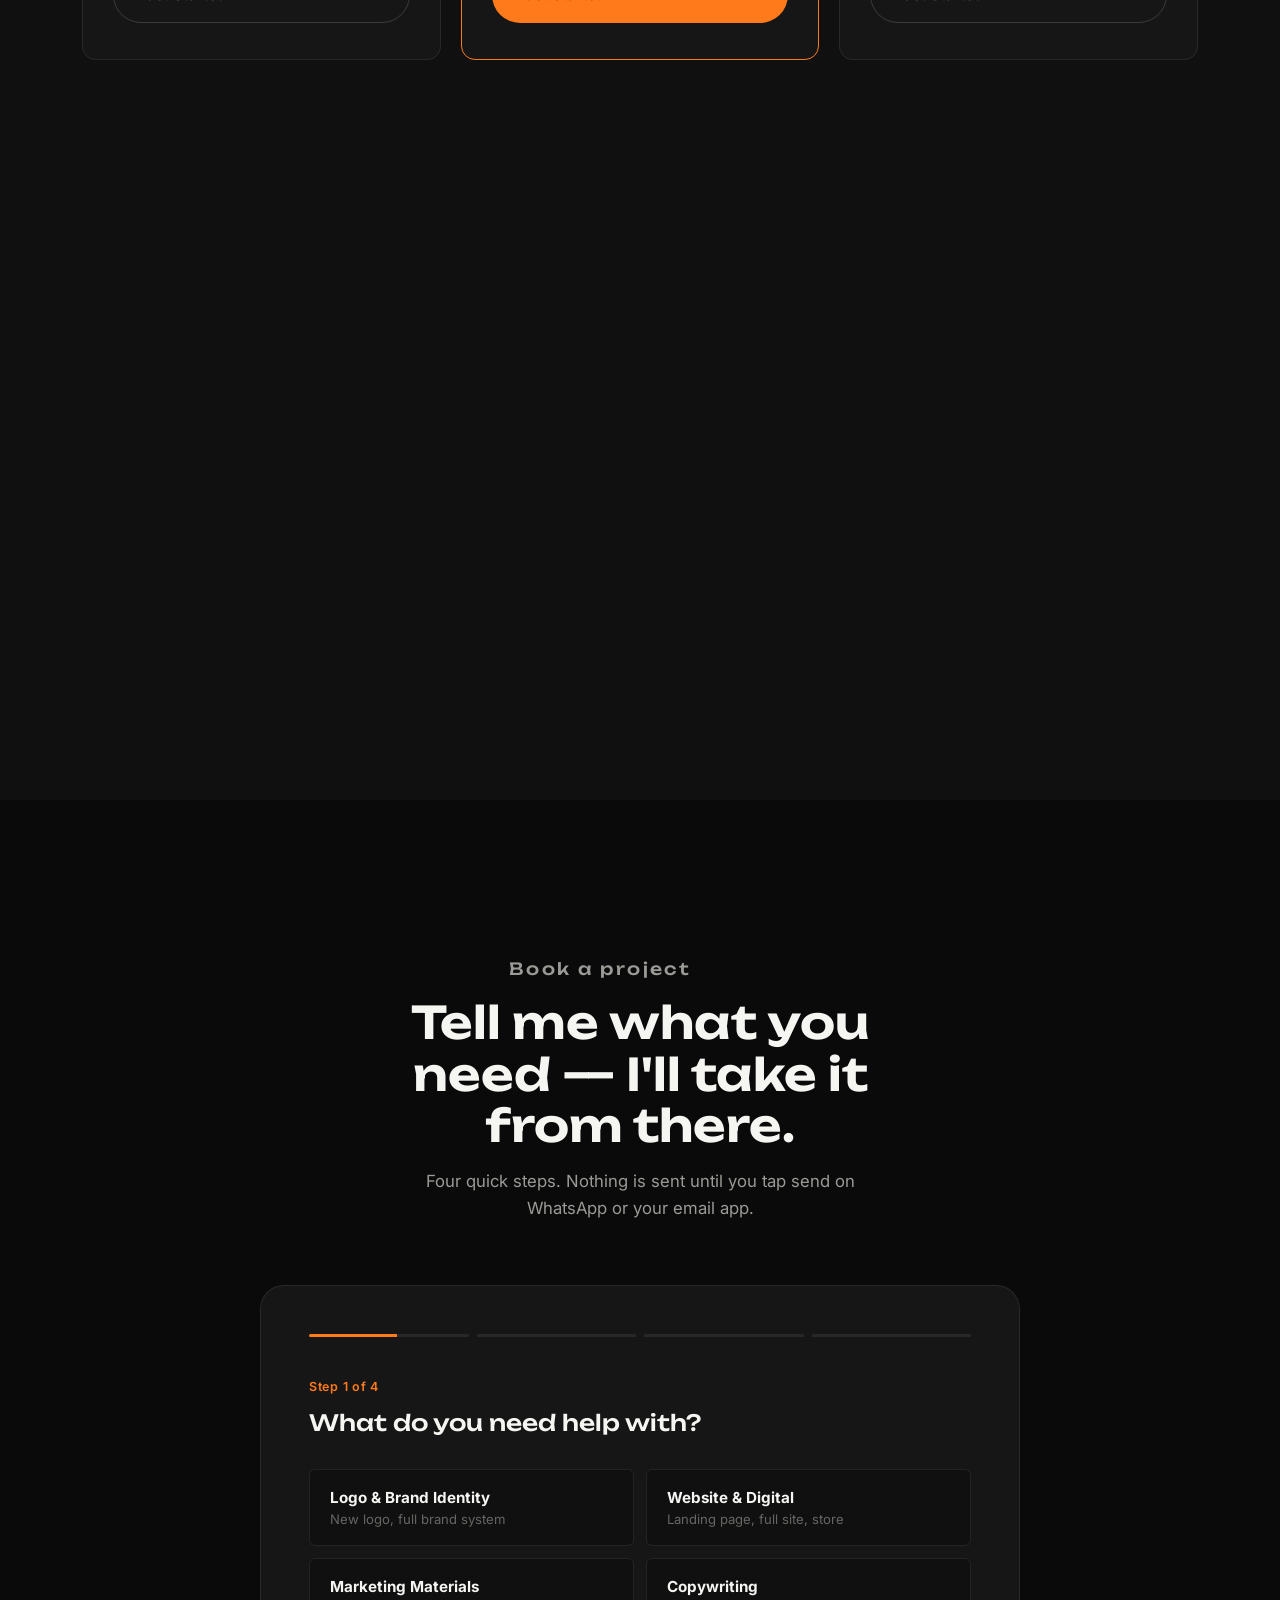
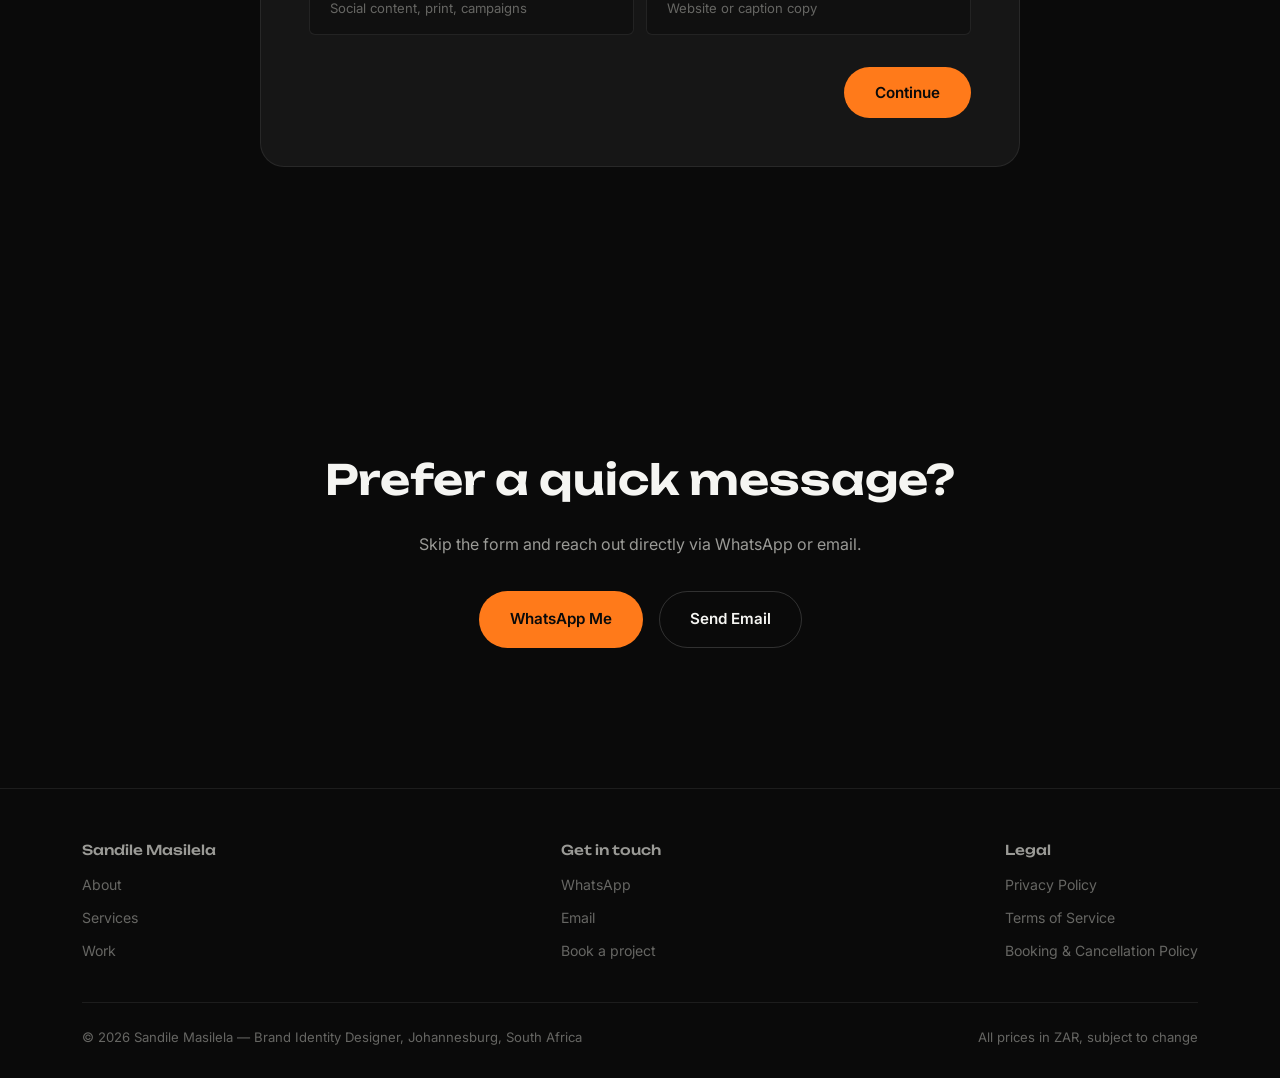
==== commit 3cbeb6a8: "logo extension update" ====
--- a/index.html
+++ b/index.html
@@ -19,7 +19,7 @@
 
 <nav id="navbar">
   <div class="nav-left">
-    <a href="#home" class="logo"><img src="IMAGES/Logo-white.png" alt="Invision"></a>
+    <a href="#home" class="logo"><img src="IMAGES/logo-white.svg" alt="Invision"></a>
     <div class="audience-toggle">
       <a href="hire.html">Hiring?</a>
       <a href="index.html" class="active">Need a project?</a>
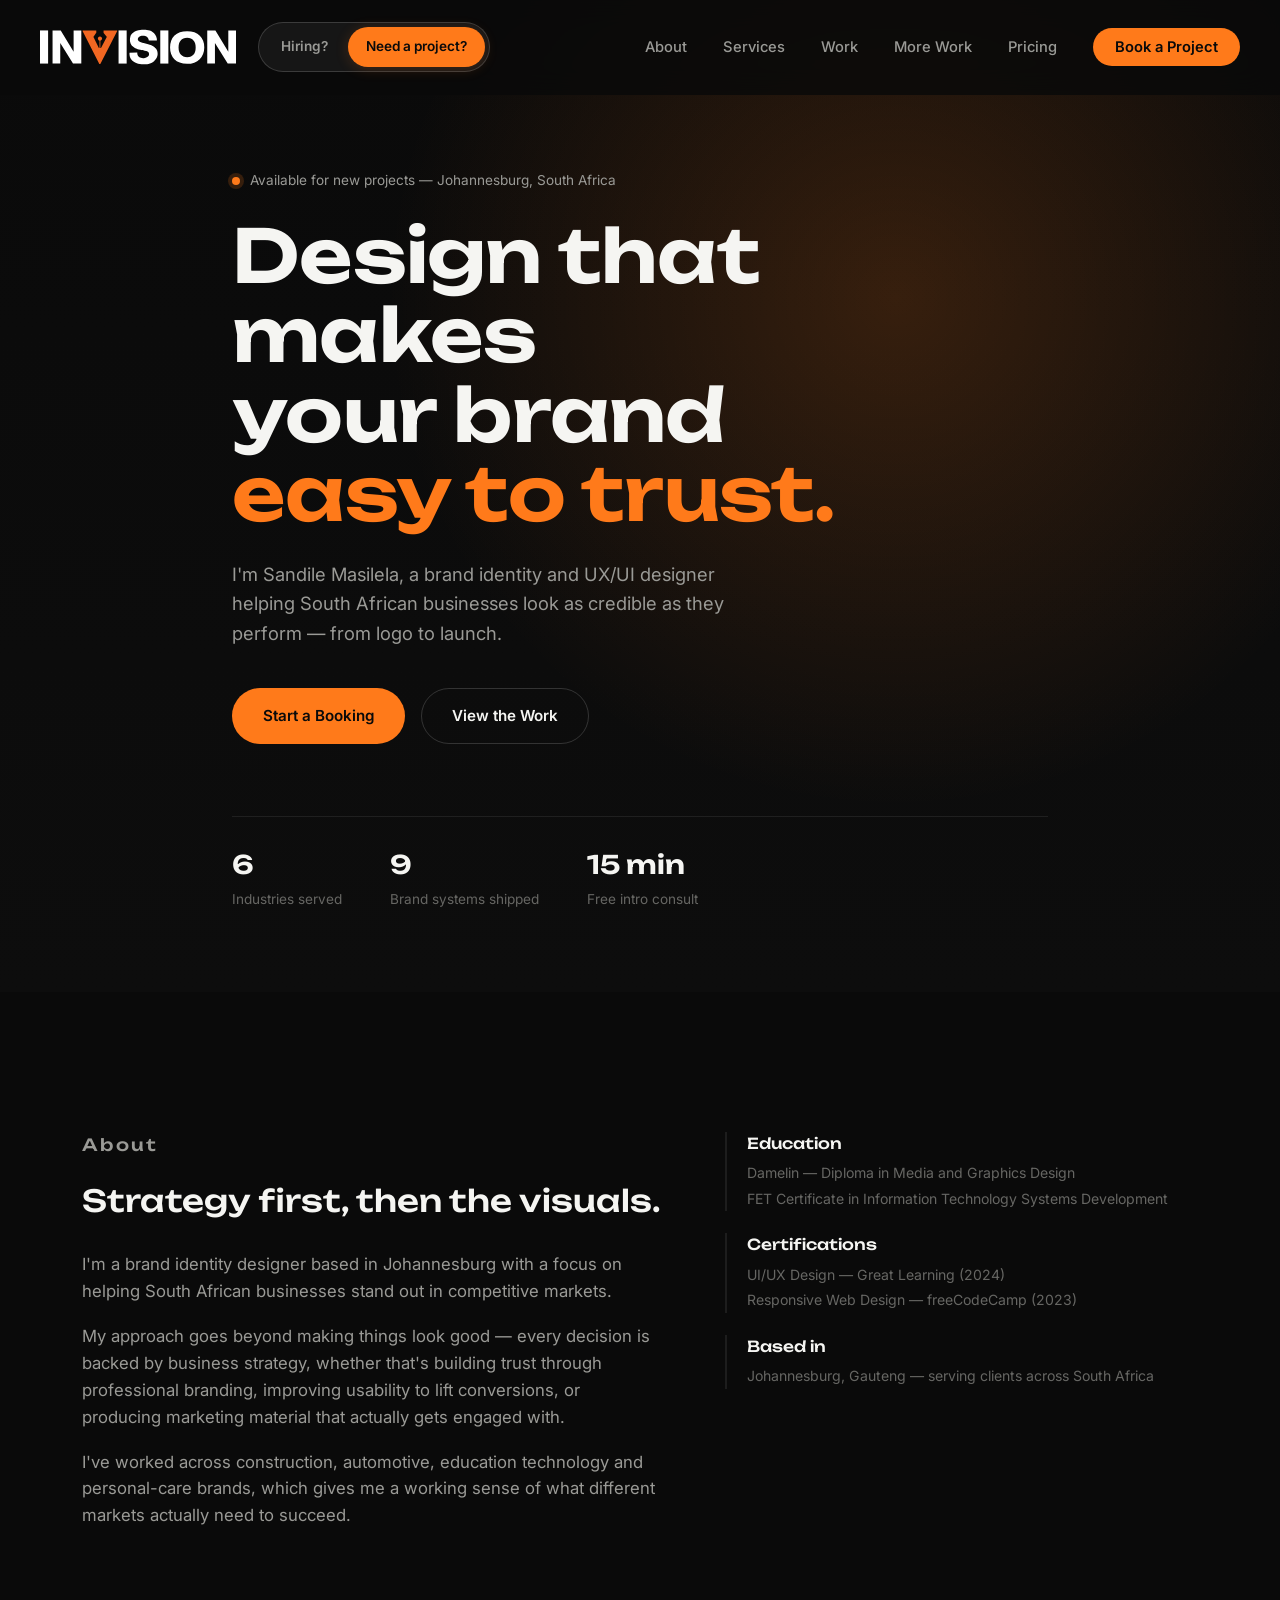
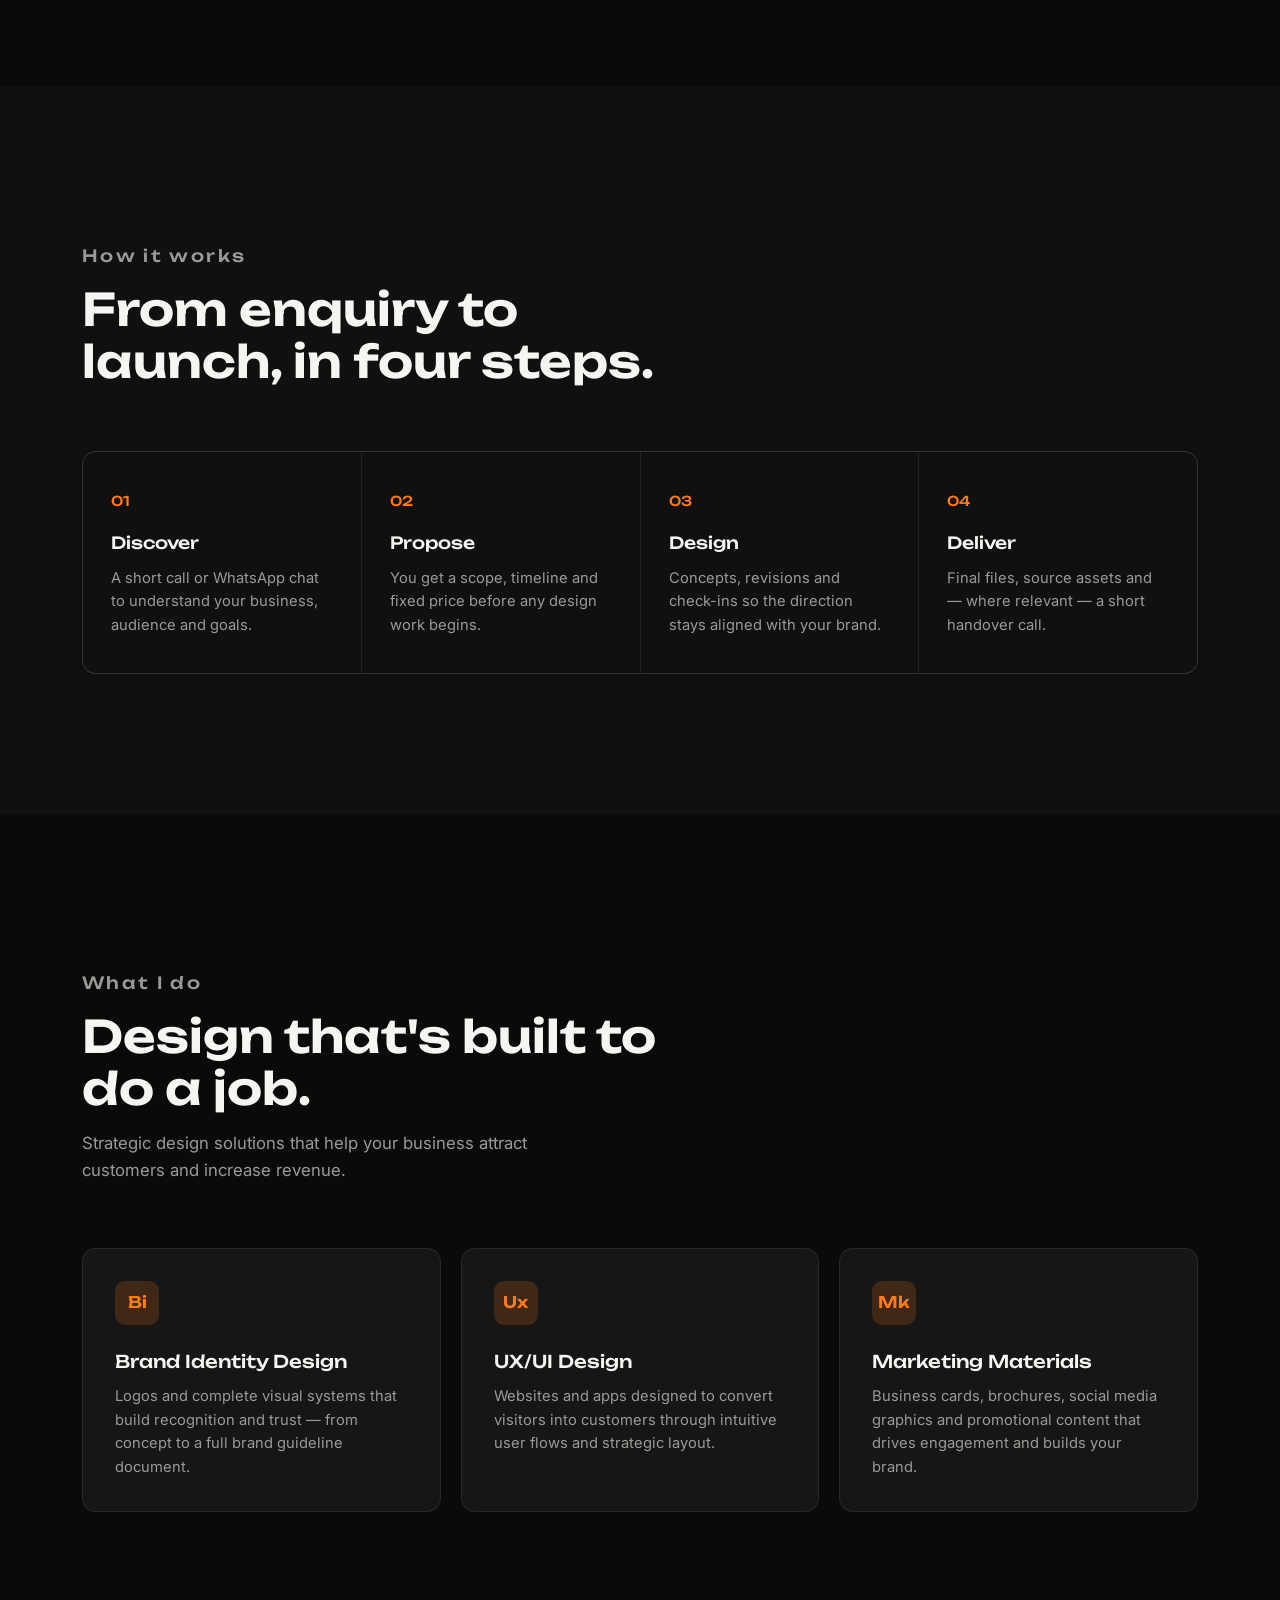
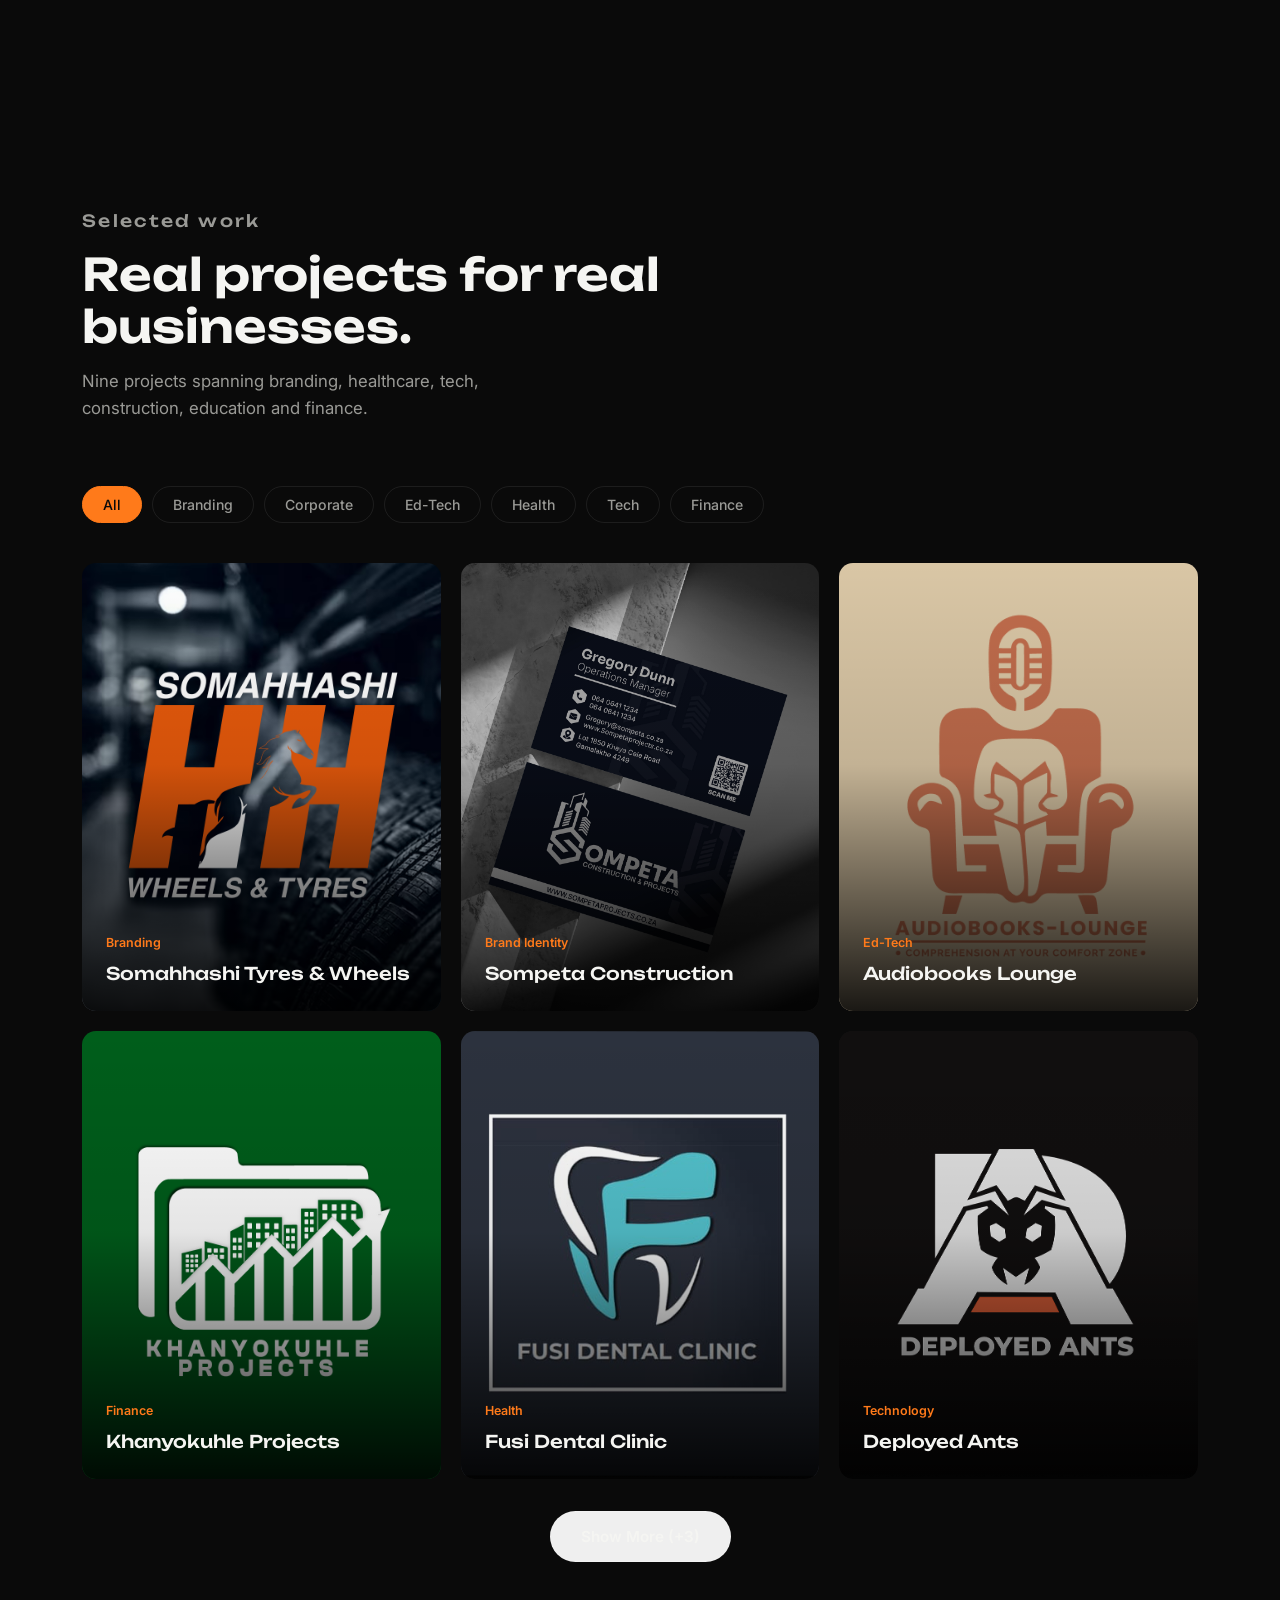
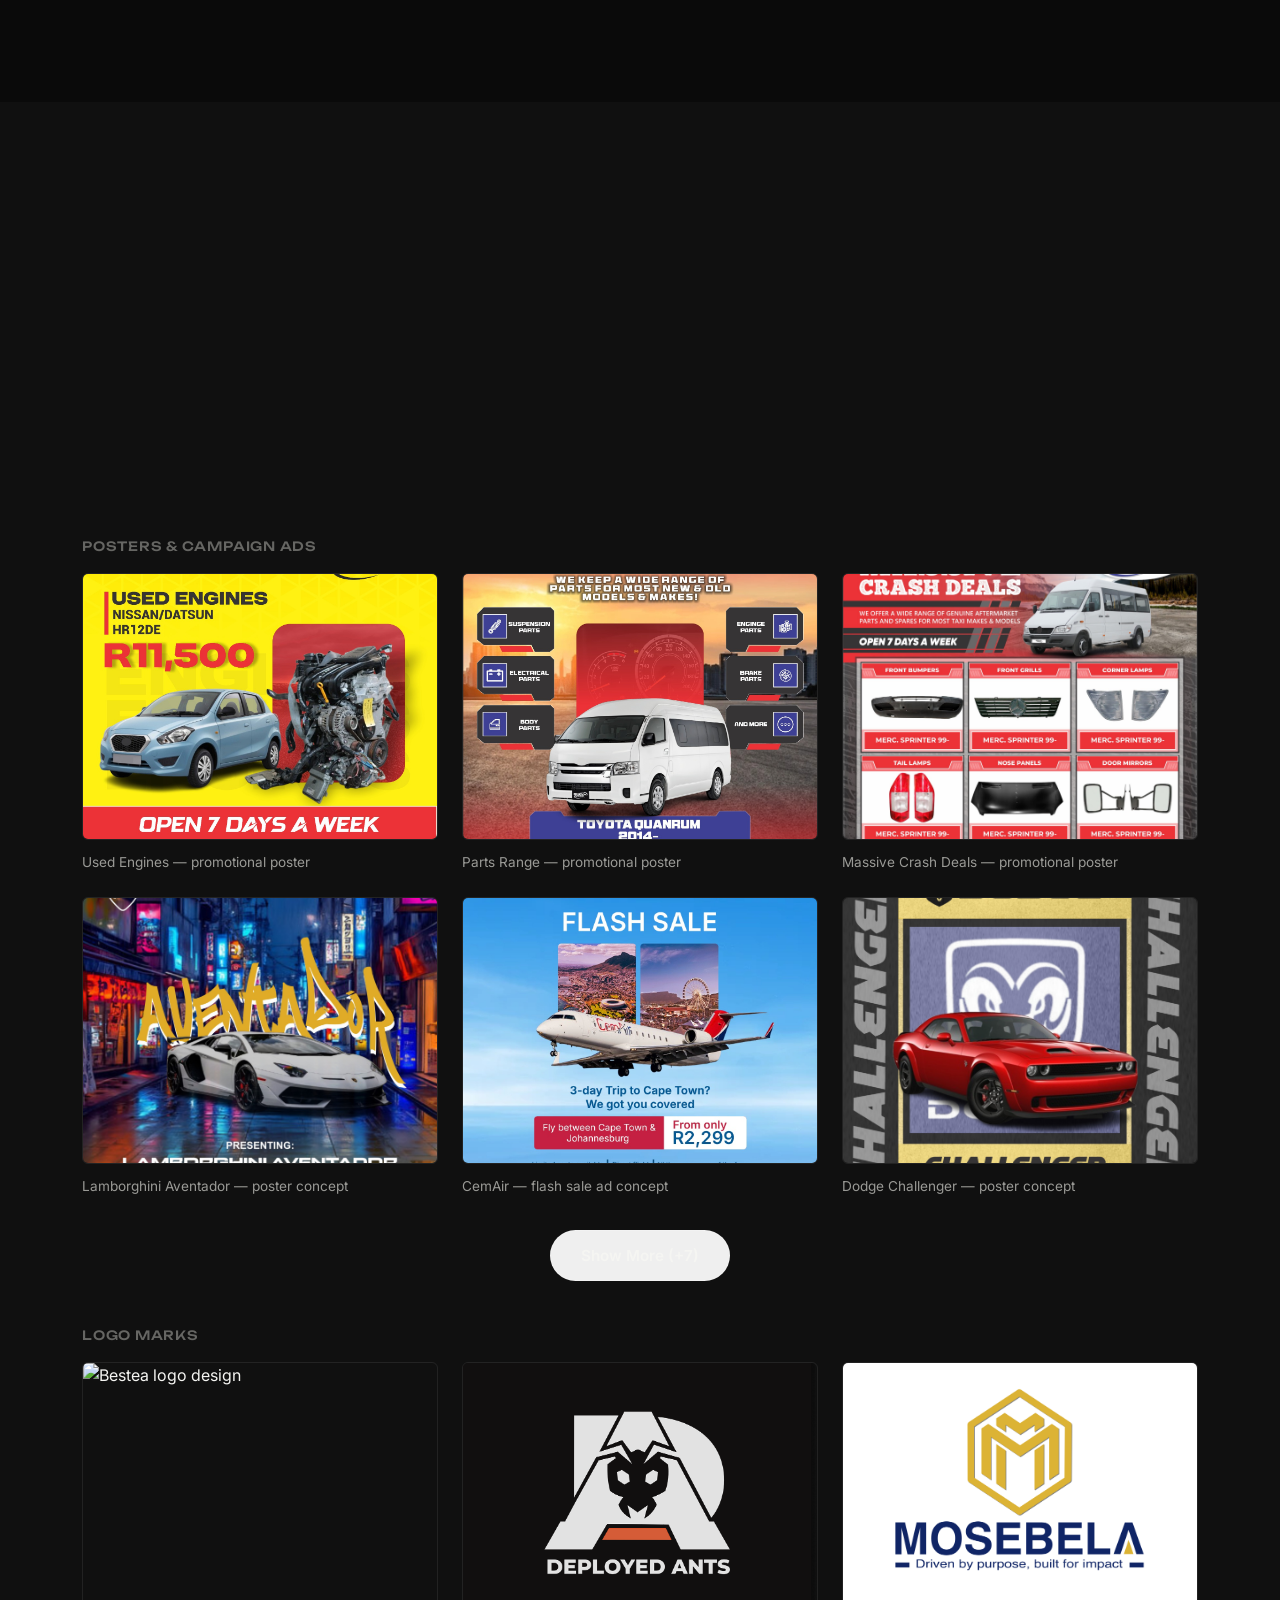
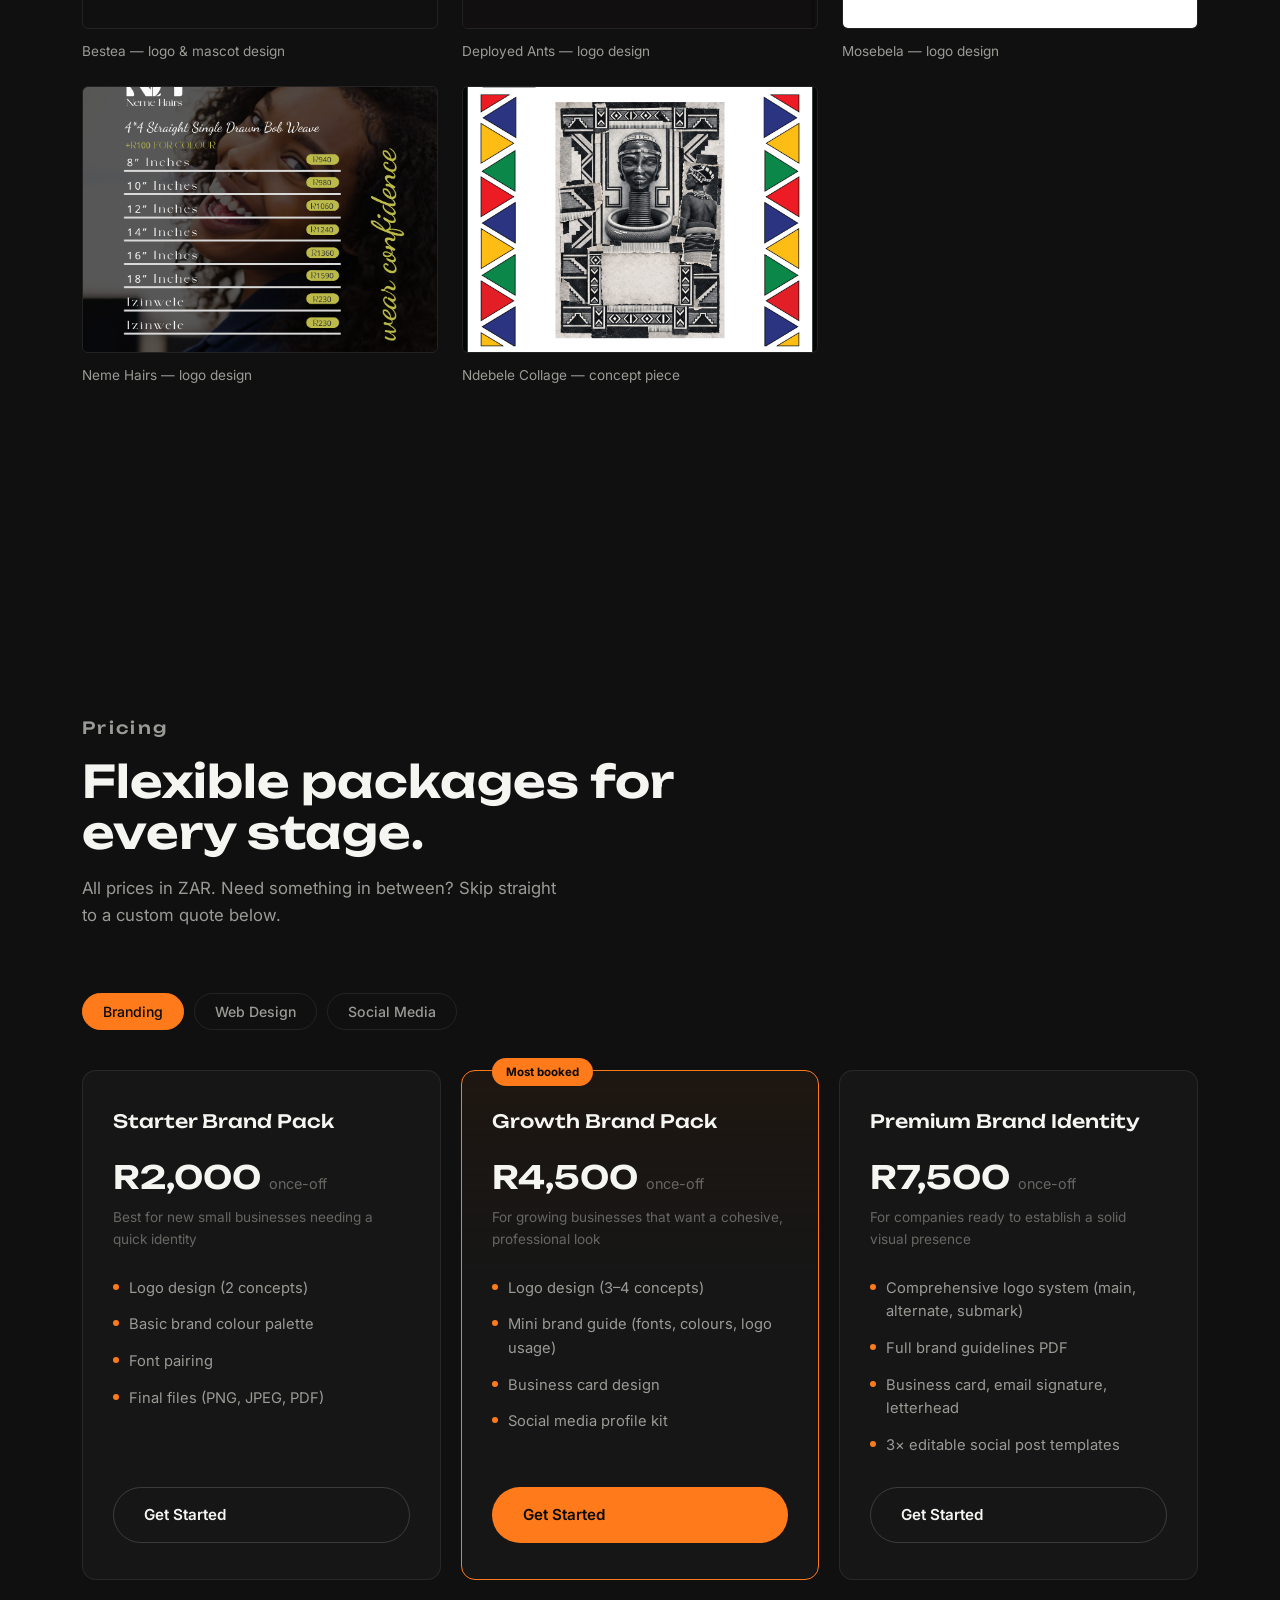
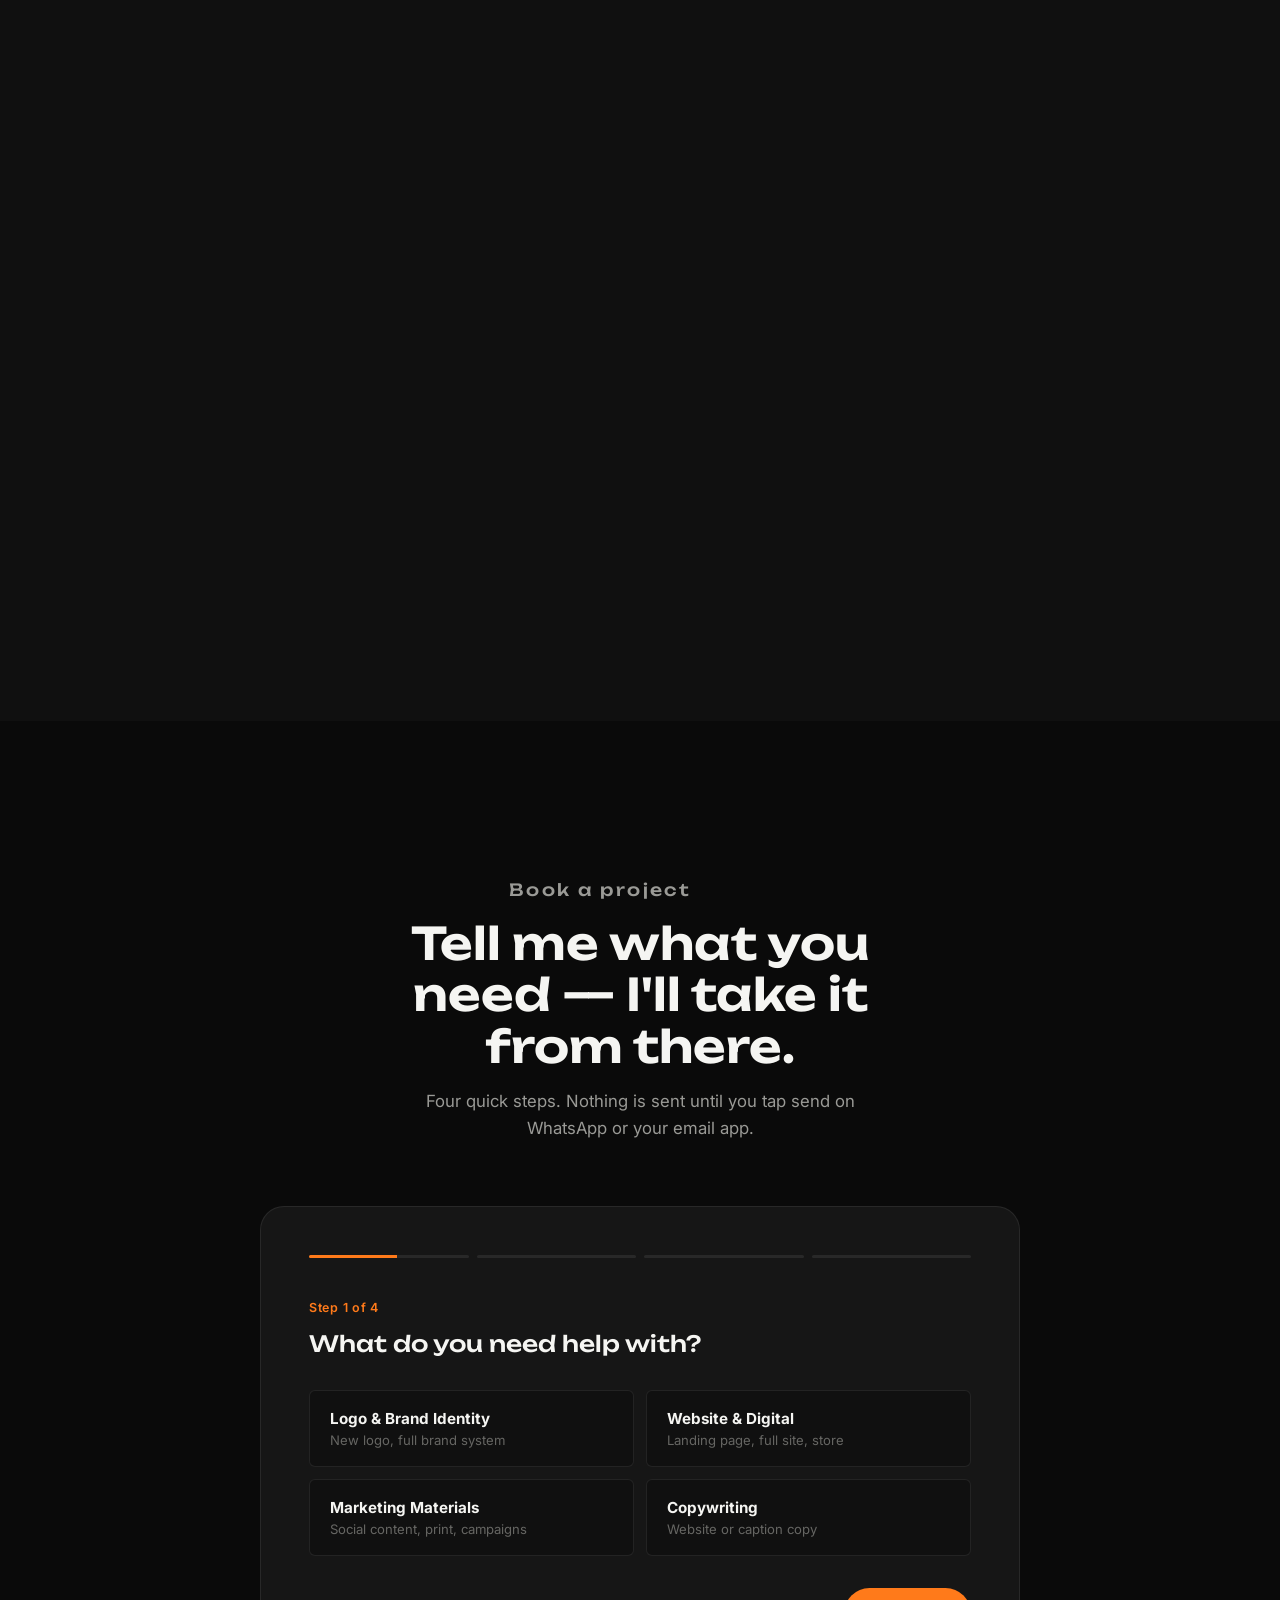
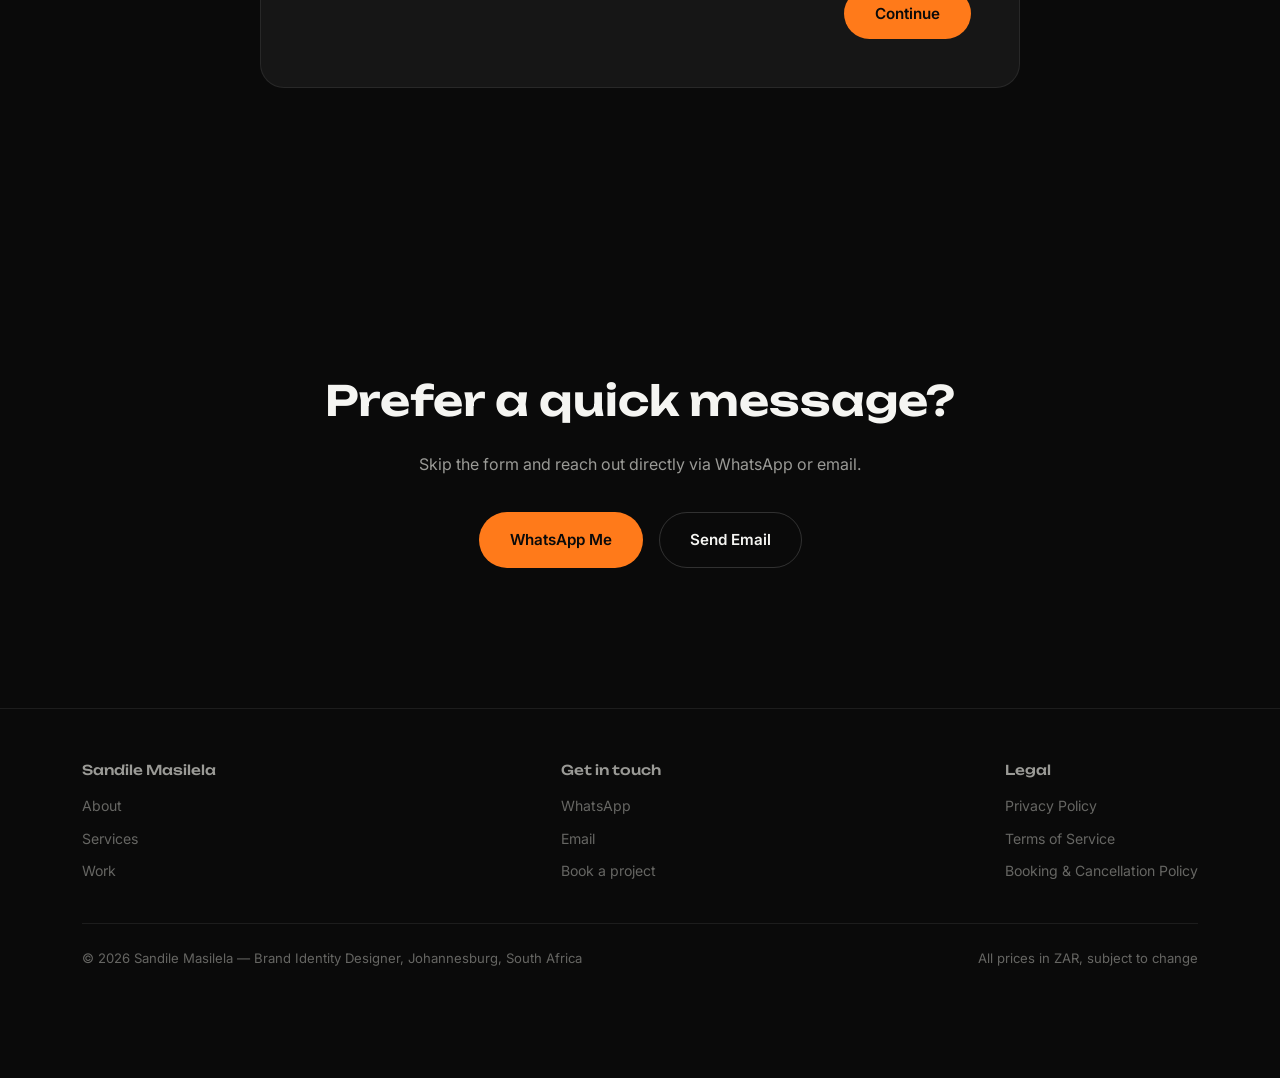
==== commit 7058ea4e: "image upload Bestea upload" ====
--- a/index.html
+++ b/index.html
@@ -197,7 +197,7 @@
           <div class="overlay"><span class="tag">Finance</span><h3>Mosebela</h3></div>
         </div>
         <div class="project-card" data-project="bestea" data-category="branding">
-          <img src="IMAGES/logo-bestea.jpg" alt="Bestea branding" loading="lazy">
+          <img src="IMAGES/Bestea.png" alt="Bestea branding" loading="lazy">
           <div class="overlay"><span class="tag">Concept Brand</span><h3>Bestea</h3></div>
         </div>
       </div>
--- a/css/style.css
+++ b/css/style.css
@@ -193,11 +193,13 @@
 .logo {
   display: flex;
   align-items: center;
-  height: 64px;
+  height: 100%;
 }
 
 .logo img {
-  height: 100%;
+  display: block;
+  align-items: center;
+  height: 38px;
   width: auto;
   transition: opacity 0.25s;
 }
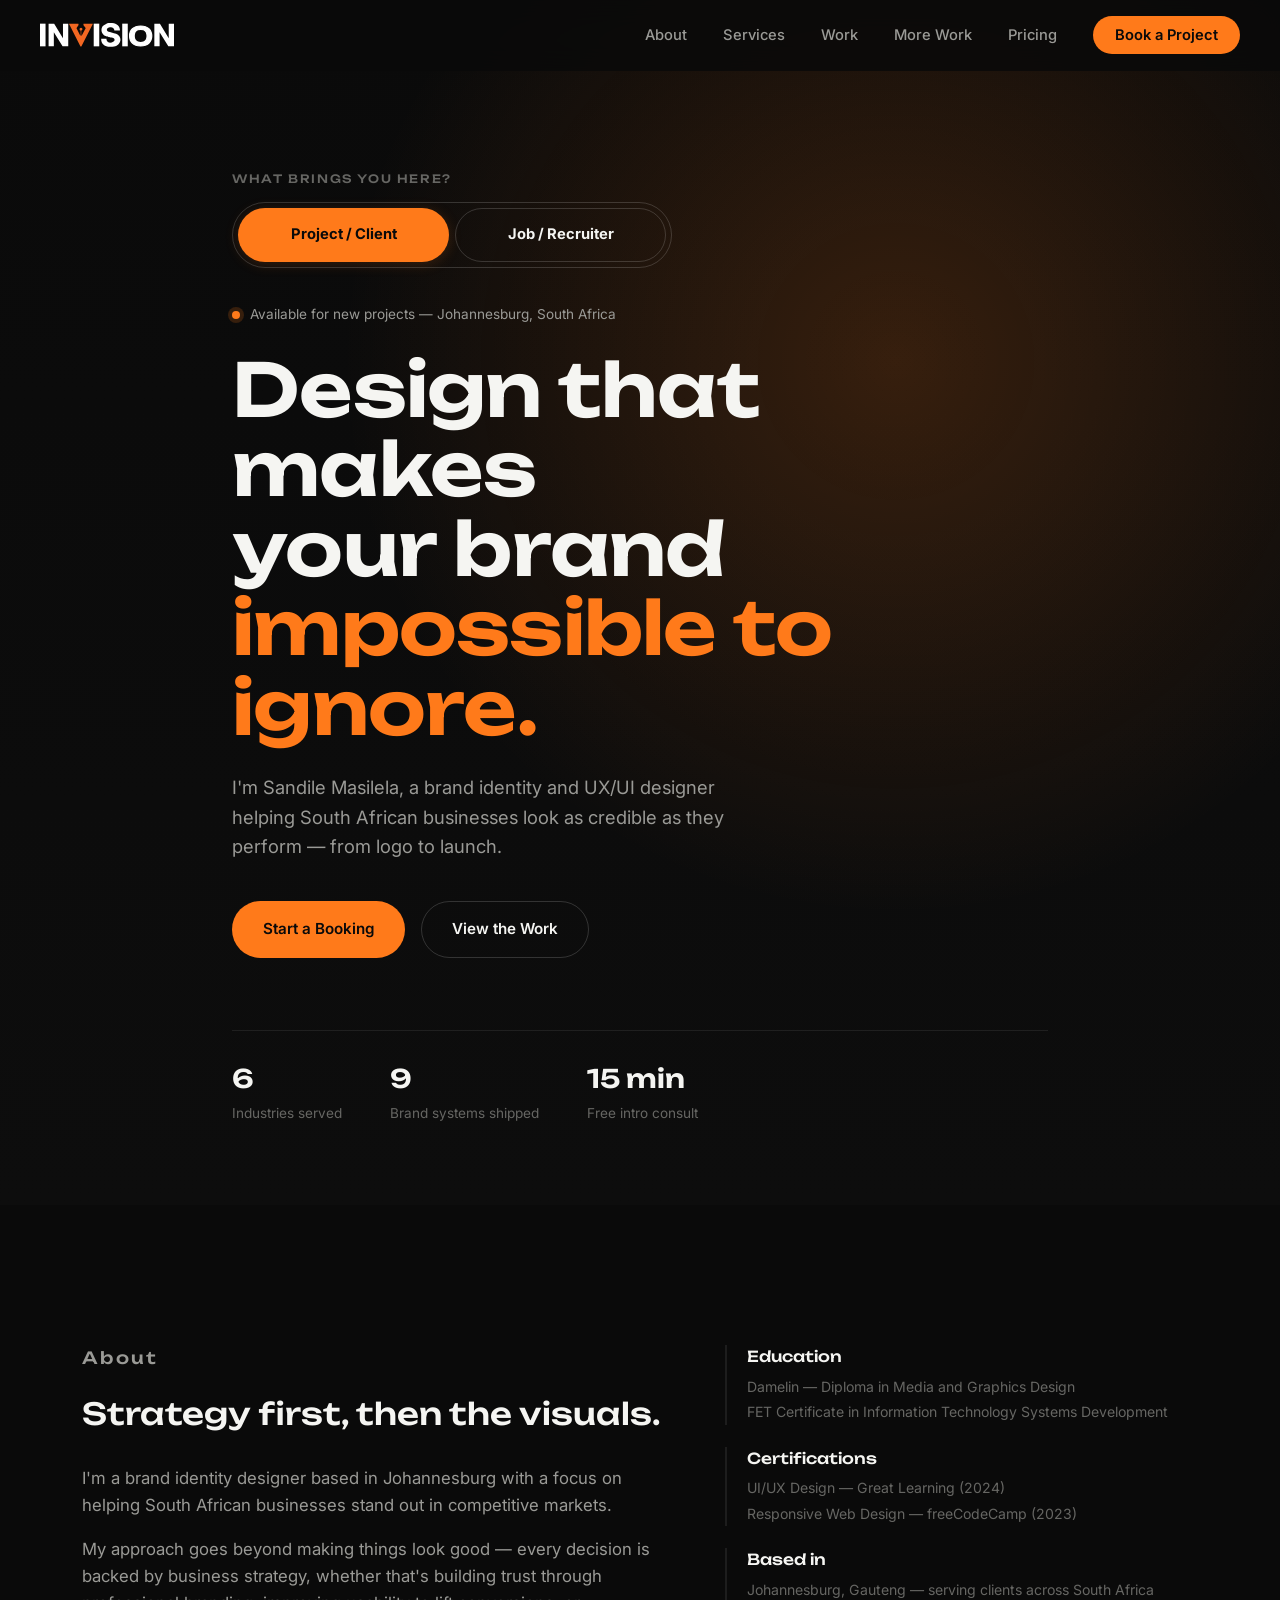
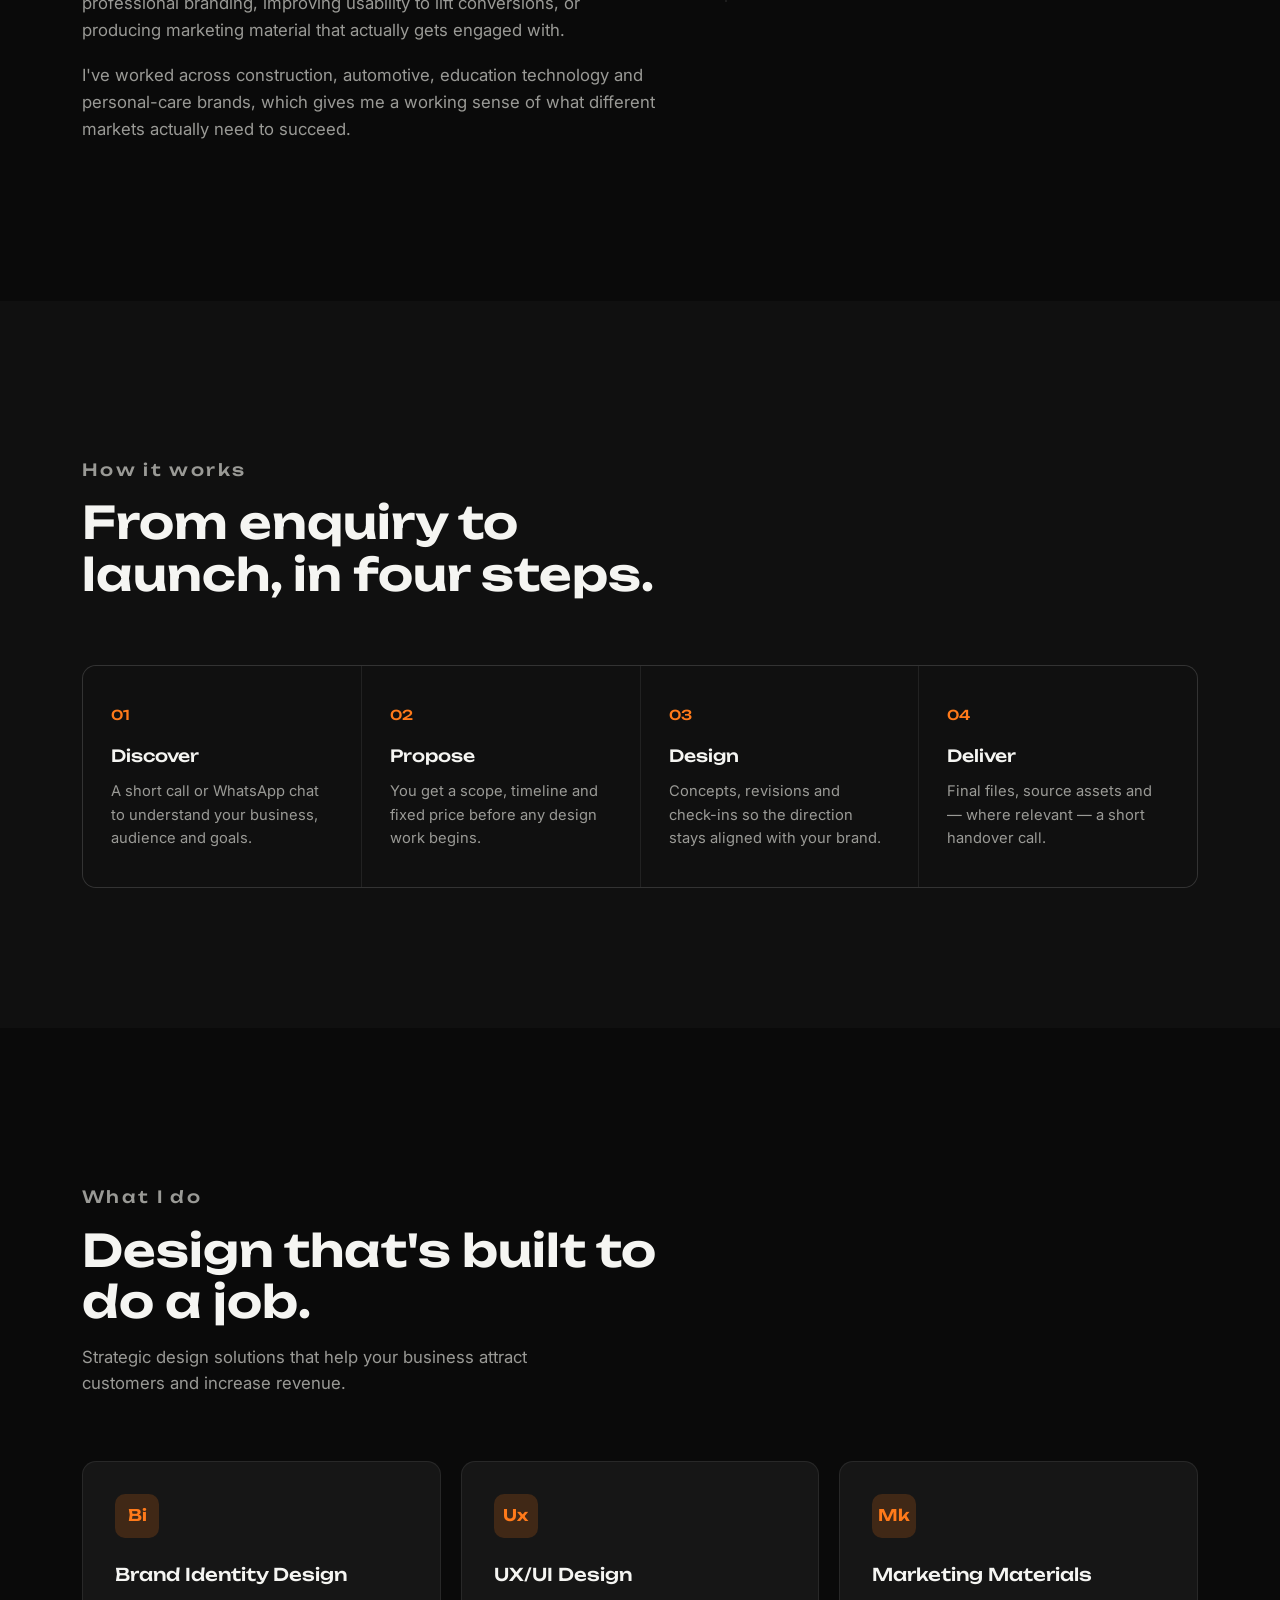
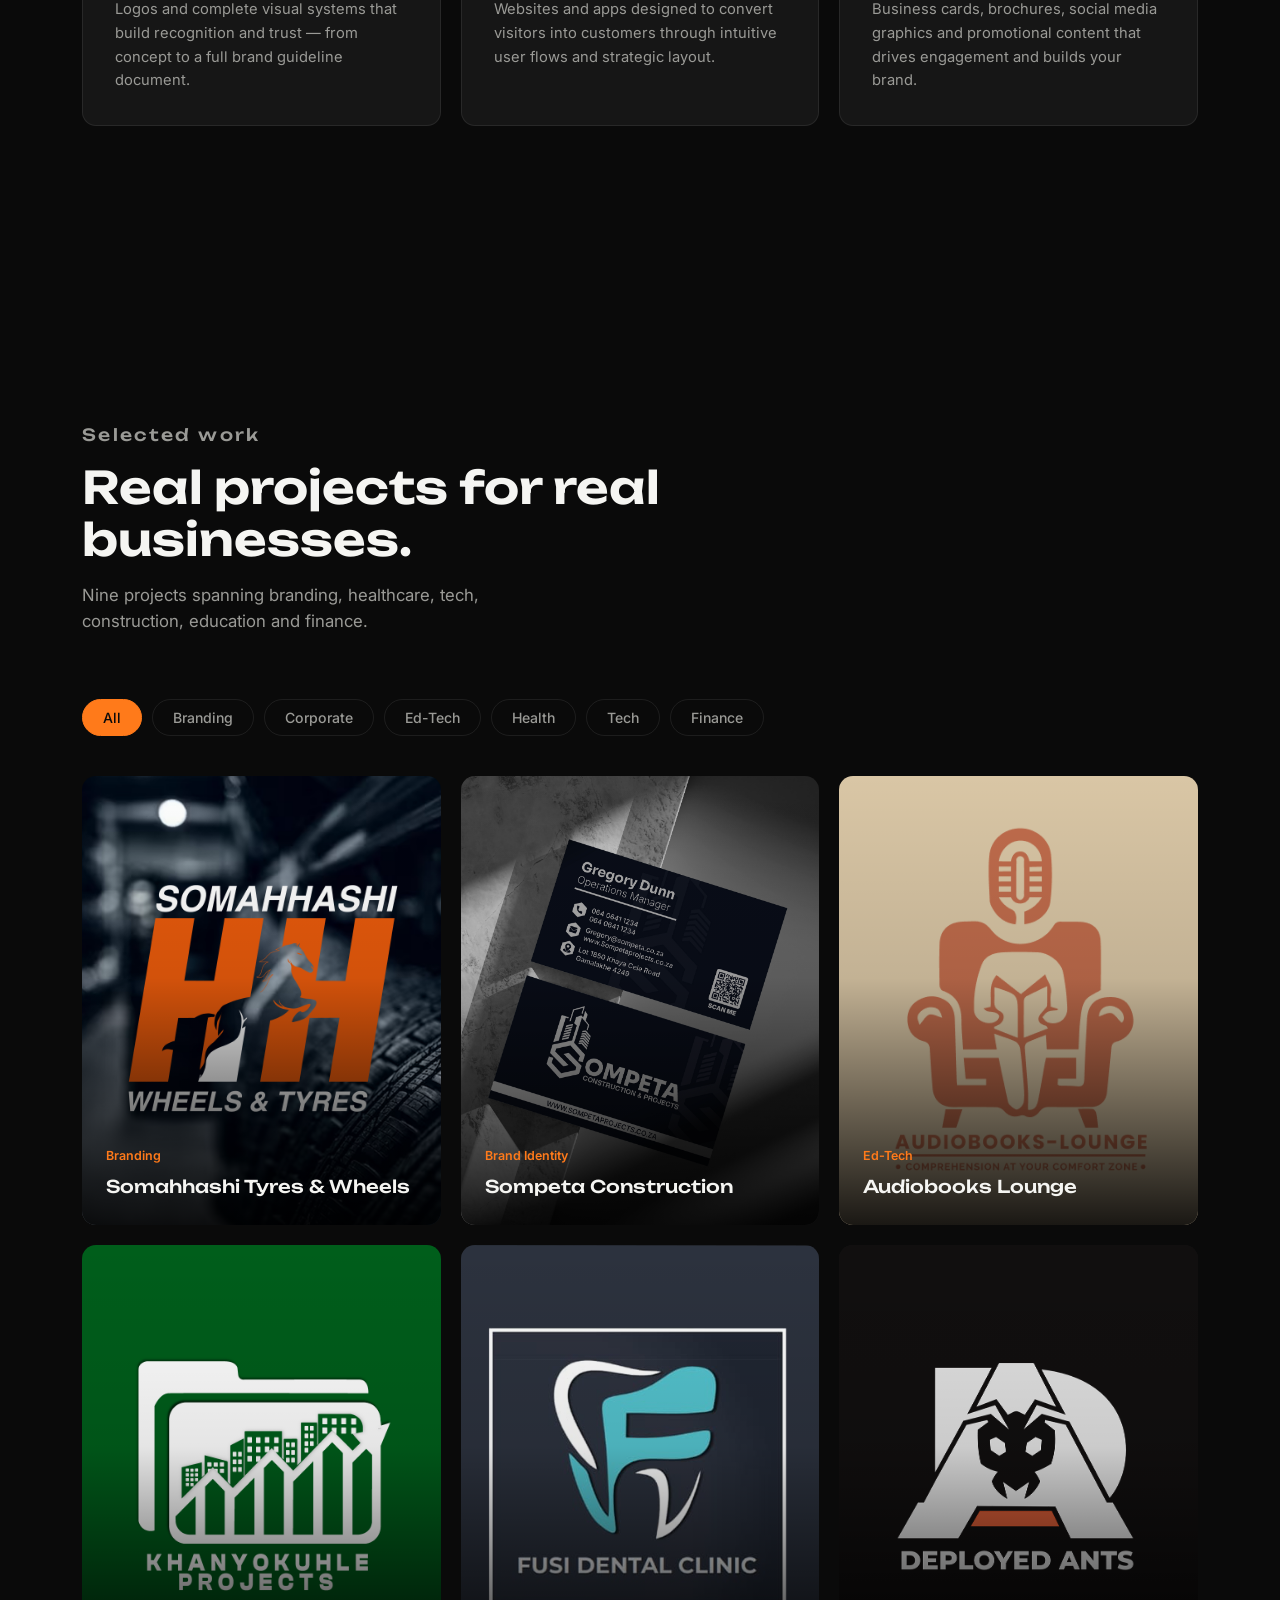
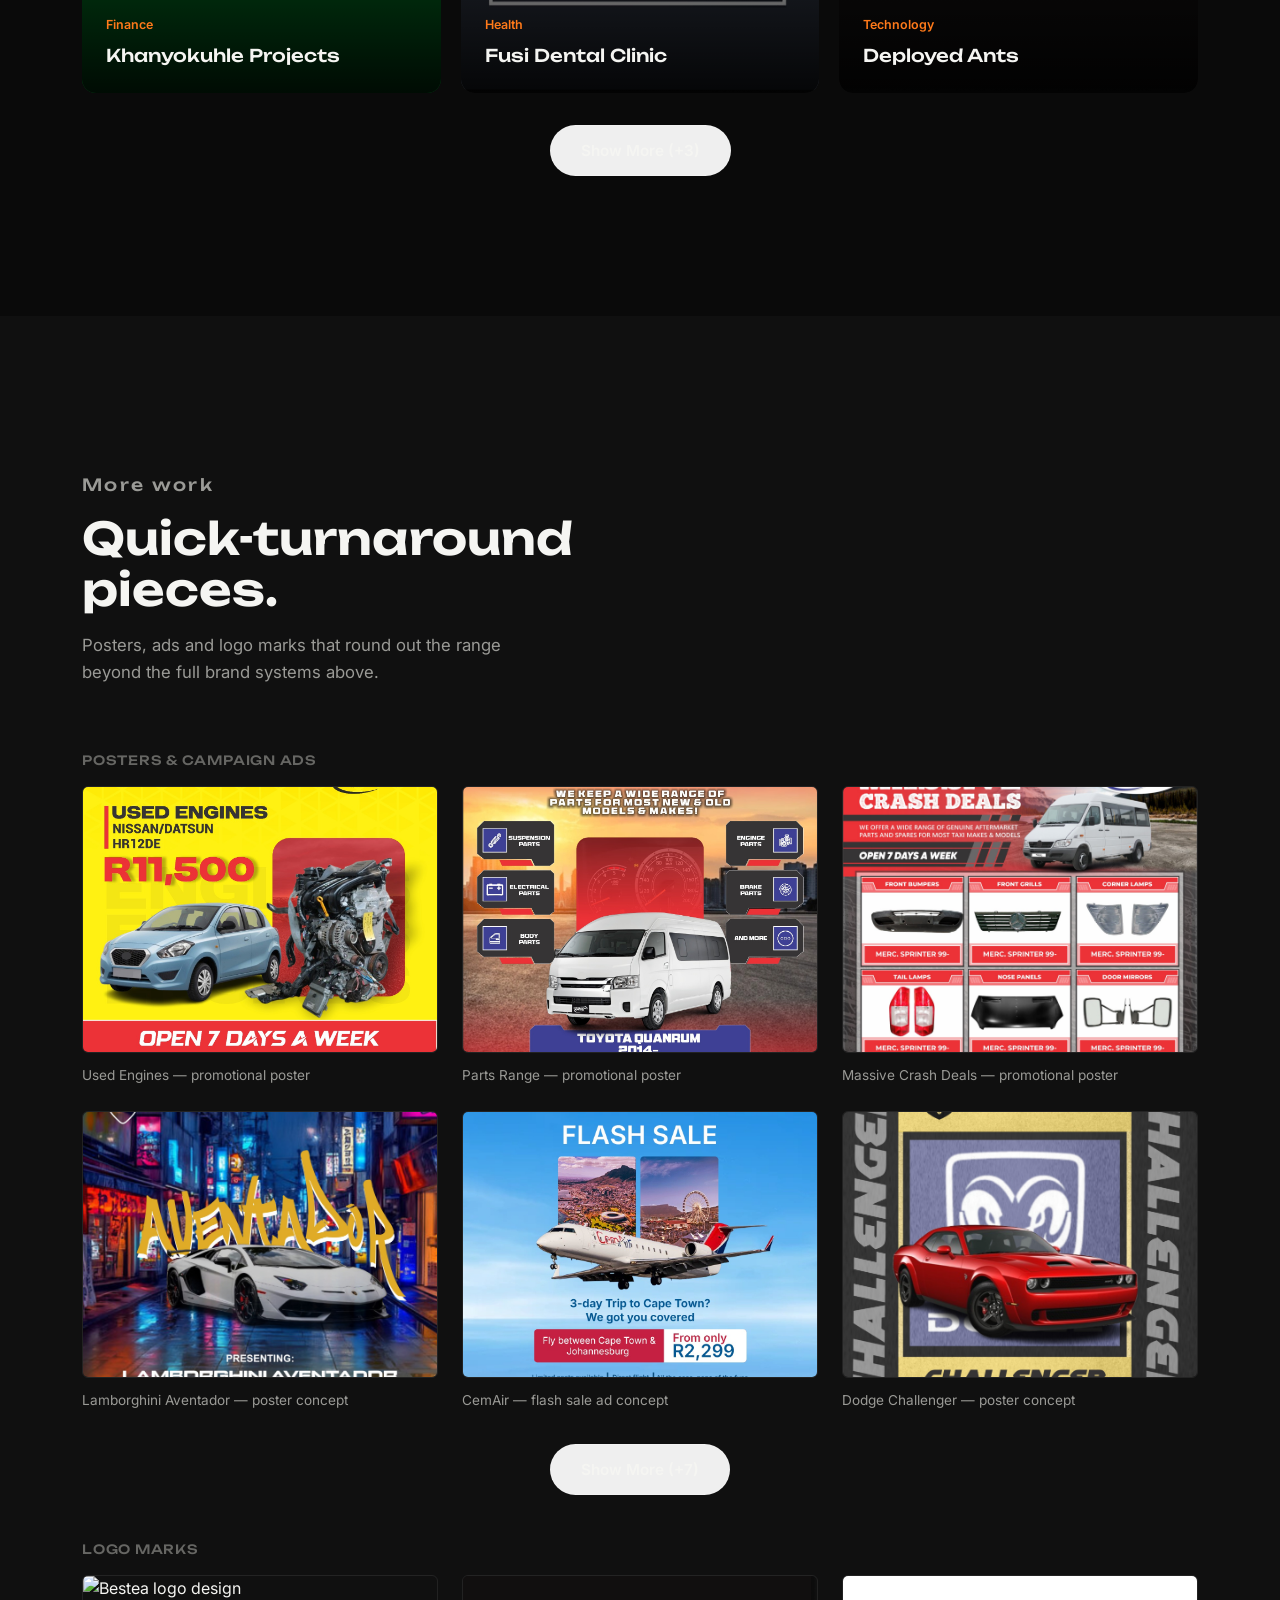
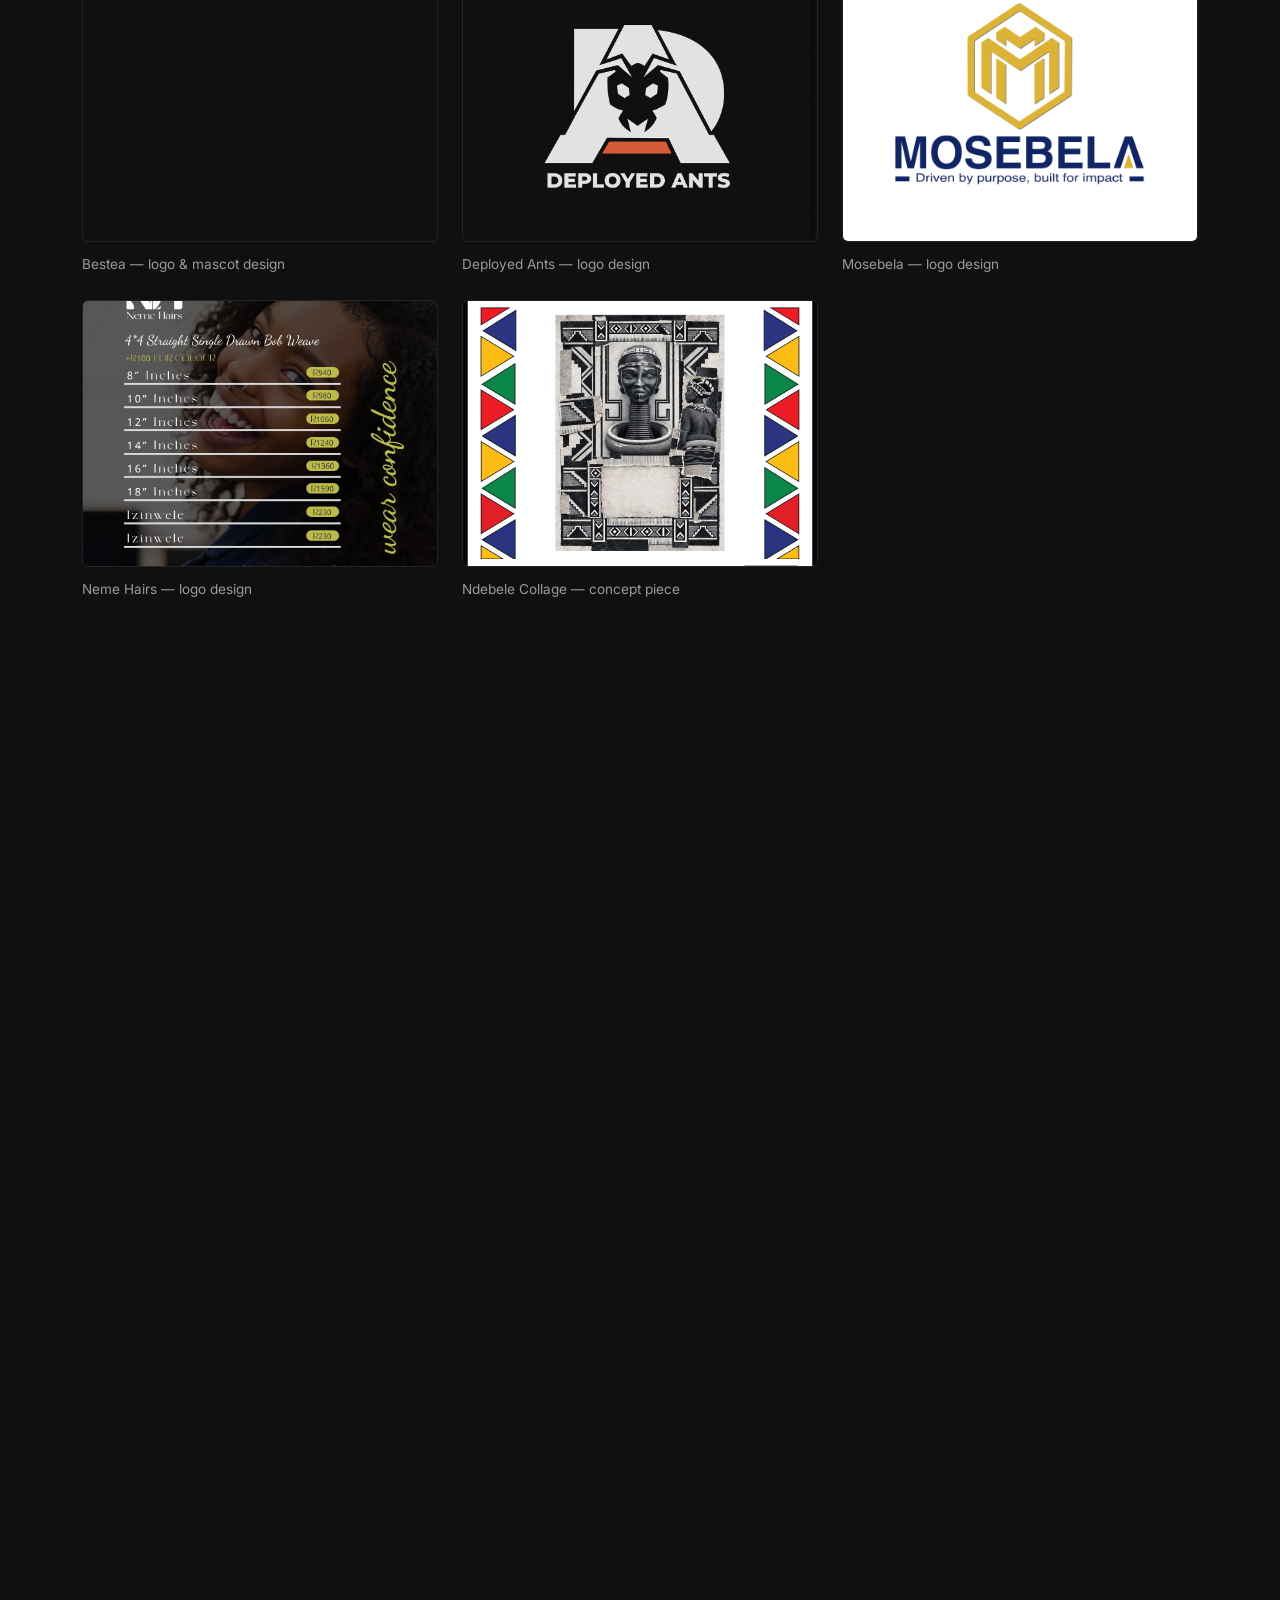
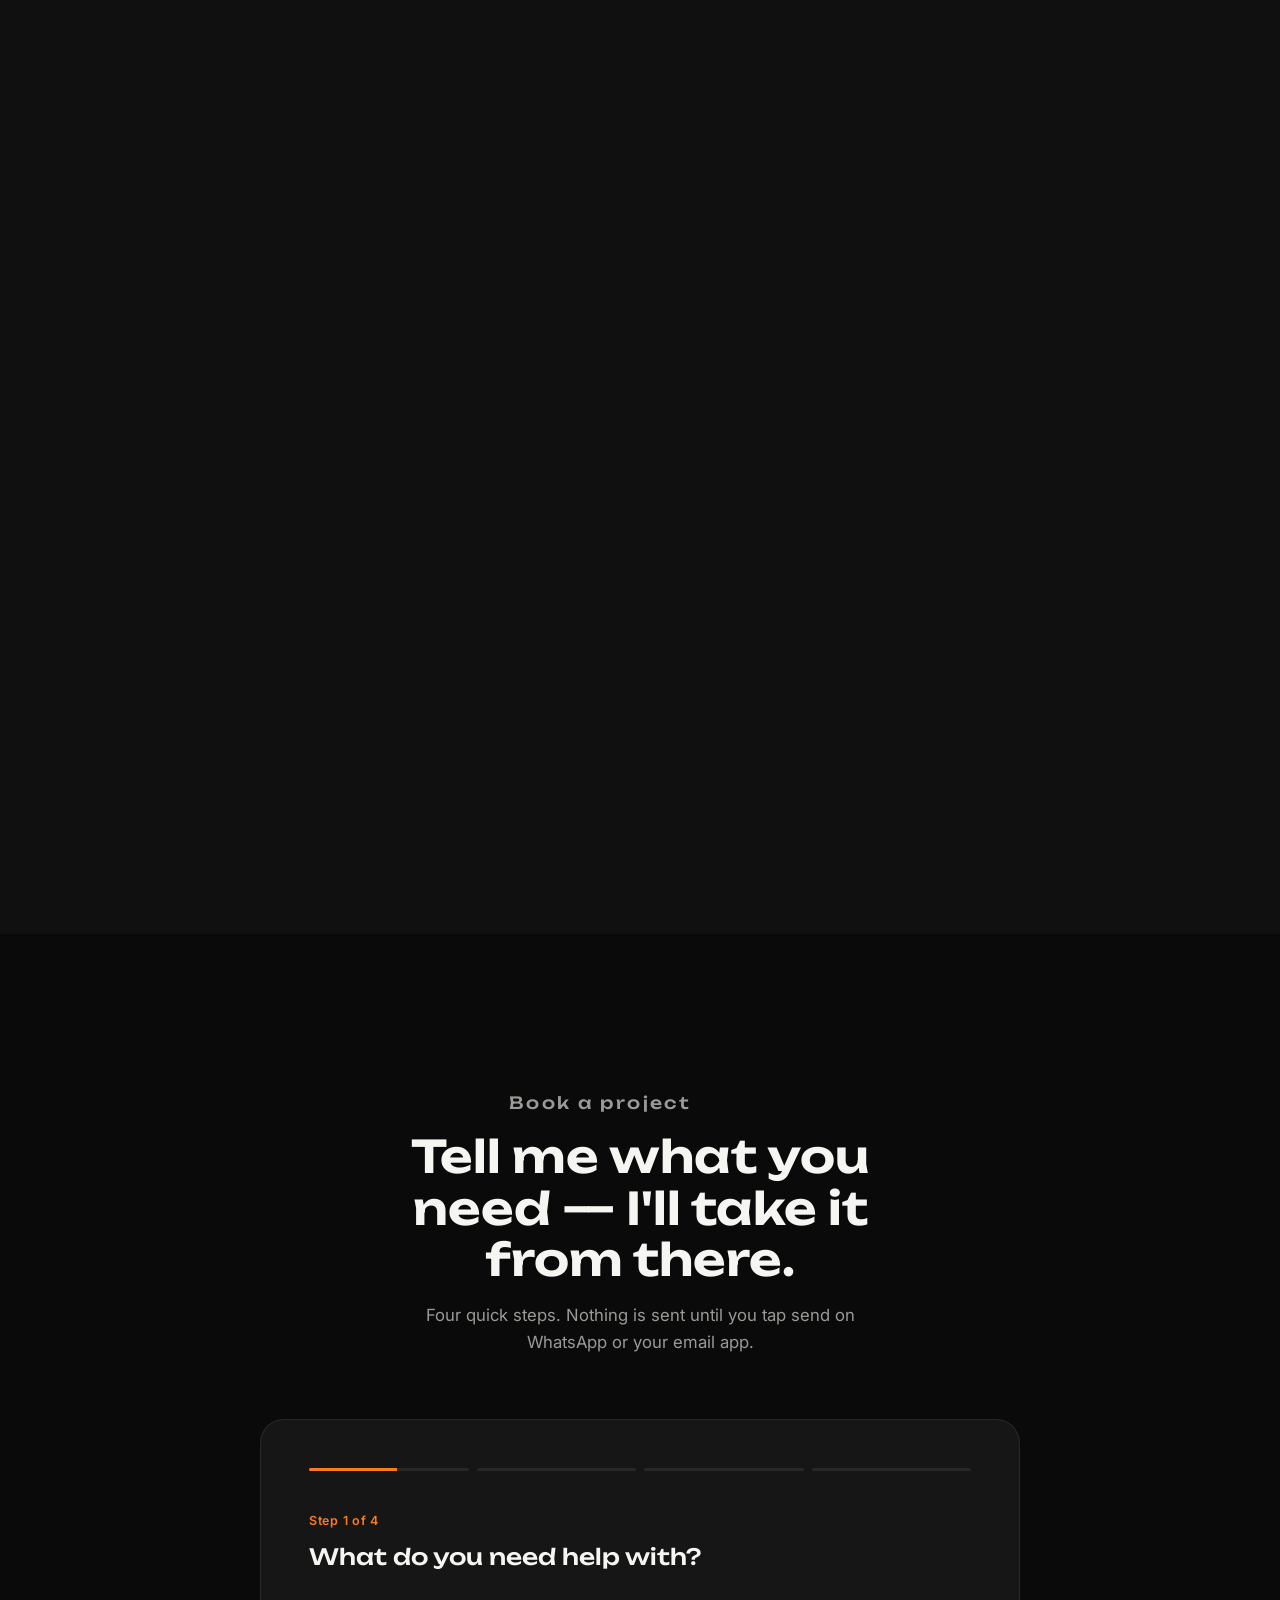
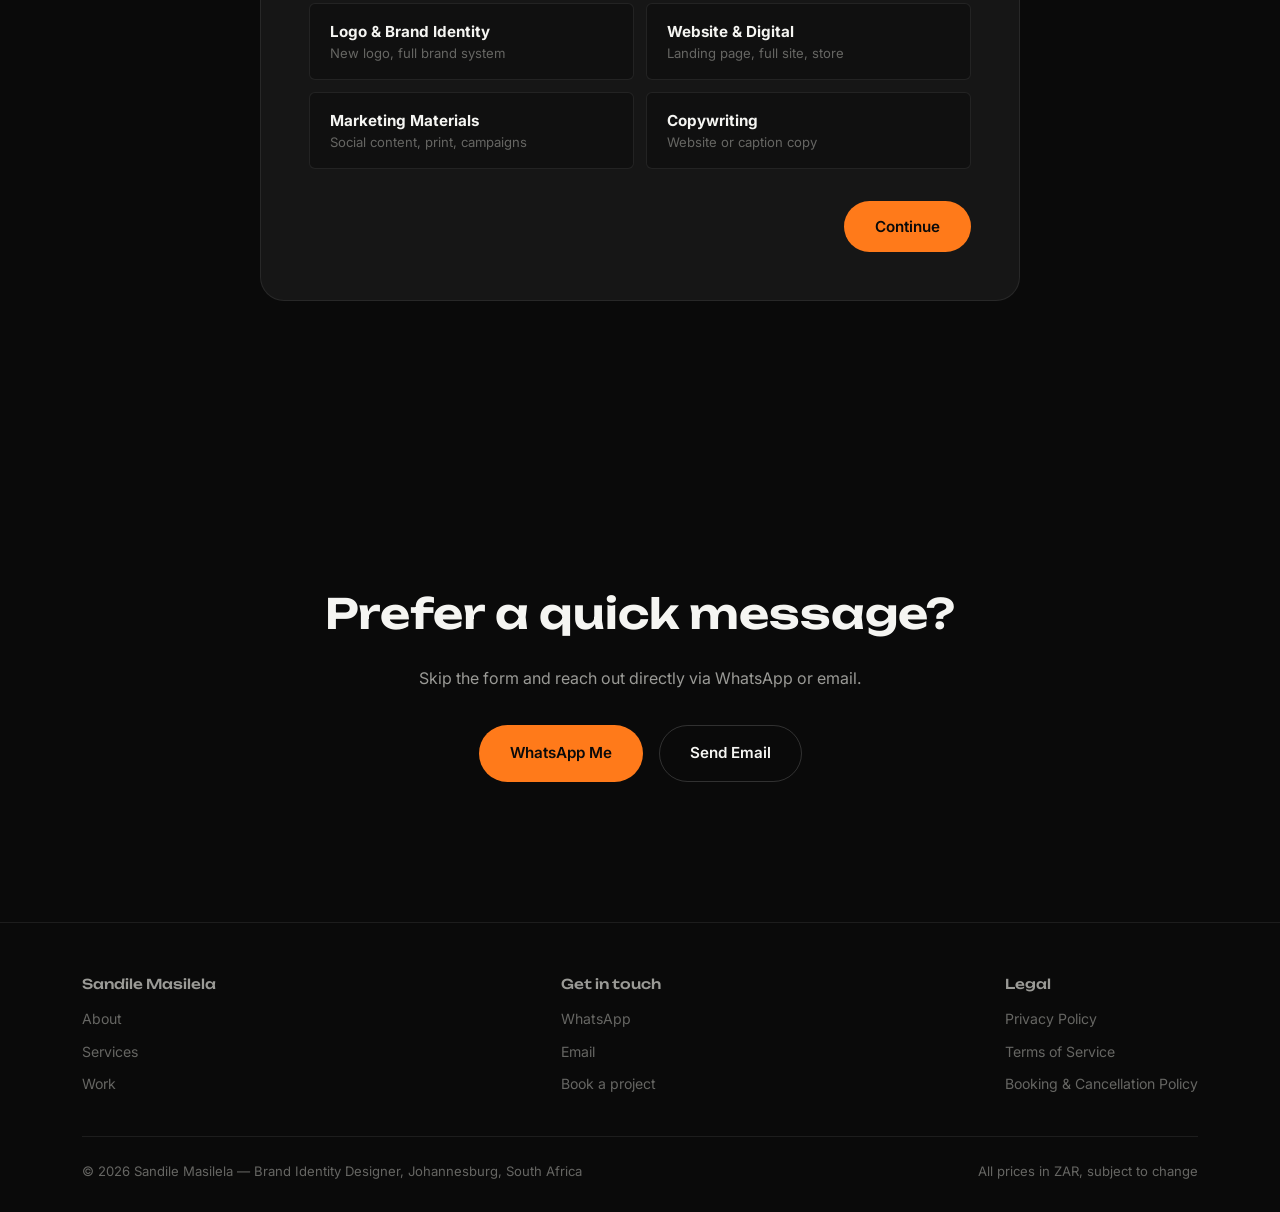
==== commit 74ded381: "toggle Moving the toggle out of the nav bar into the hero section" ====
--- a/index.html
+++ b/index.html
@@ -8,22 +8,19 @@
 <link rel="preconnect" href="https://fonts.googleapis.com">
 <link rel="preconnect" href="https://fonts.gstatic.com" crossorigin>
 <link href="https://fonts.googleapis.com/css2?family=Unbounded:wght@400;500;600;700&family=Inter:wght@400;500;600;700&display=swap" rel="stylesheet">
+<!--Favicon-->
+<link rel="icon" type="image/svg+xml" href="favicon.svg">
+<link rel="icon" type="image/png" sizes="32x32" href="Artboard 1@0.35x.png">
+<link rel="icon" type="image/png" sizes="16x16" href="Artboard 1.png">
+<link rel="apple-touch-icon" sizes="180x180" href="Artboard 1@0.35x.png">
+
 <link rel="stylesheet" href="css/style.css">
-<!--Favicon-->
-<link rel="icon" type="image/svg+xml" href="IMAGES/favicon.svg">
-<link rel="icon" type="image/png" sizes="32x32" href="IMAGES/Artboard 1@0.35x.png">
-<link rel="icon" type="image/png" sizes="16x16" href="IMAGES/Artboard 1.png">
-<link rel="apple-touch-icon" sizes="180x180" href="IMAGES/Artboard 1@0.35x.png">
 </head>
 <body>
 
 <nav id="navbar">
   <div class="nav-left">
     <a href="#home" class="logo"><img src="IMAGES/logo-white.svg" alt="Invision"></a>
-    <div class="audience-toggle">
-      <a href="hire.html">Hiring?</a>
-      <a href="index.html" class="active">Need a project?</a>
-    </div>
   </div>
   <ul class="nav-links" id="nav-links">
     <li><a href="#about">About</a></li>
@@ -41,6 +38,13 @@
 <!-- HERO -->
 <header id="home">
   <div class="container hero-inner">
+    <div class="audience-select">
+      <p class="audience-select-label">What brings you here?</p>
+      <div class="audience-toggle">
+        <a href="index.html" class="active">Project / Client</a>
+        <a href="hire.html">Job / Recruiter</a>
+      </div>
+    </div>
     <div class="hero-kicker"><span class="dot"></span><span>Available for new projects — Johannesburg, South Africa</span></div>
     <h1>Design that makes<br>your brand <span class="rotator" data-words='["impossible to ignore.","easy to trust.","actually convert.","stand out locally."]'>impossible to ignore.</span></h1>
     <p class="hero-desc">I'm Sandile Masilela, a brand identity and UX/UI designer helping South African businesses look as credible as they perform — from logo to launch.</p>
@@ -197,7 +201,7 @@
           <div class="overlay"><span class="tag">Finance</span><h3>Mosebela</h3></div>
         </div>
         <div class="project-card" data-project="bestea" data-category="branding">
-          <img src="IMAGES/Bestea.png" alt="Bestea branding" loading="lazy">
+          <img src="IMAGES/logo-bestea.jpg" alt="Bestea branding" loading="lazy">
           <div class="overlay"><span class="tag">Concept Brand</span><h3>Bestea</h3></div>
         </div>
       </div>
--- a/css/style.css
+++ b/css/style.css
@@ -193,14 +193,13 @@
 .logo {
   display: flex;
   align-items: center;
+  height: 26px;
+}
+
+.logo img {
   height: 100%;
-}
-
-.logo img {
+  width: auto;
   display: block;
-  align-items: center;
-  height: 38px;
-  width: auto;
   transition: opacity 0.25s;
 }
 
@@ -262,7 +261,7 @@
 .menu-toggle.active .bar:nth-child(2) { opacity: 0; }
 .menu-toggle.active .bar:nth-child(3) { transform: rotate(-45deg) translate(5px, -6px); }
 
-@media (max-width: 900px) {
+@media (max-width: 1100px) {
   .nav-links {
     position: fixed;
     top: 0;
@@ -1209,23 +1208,43 @@
 }
 
 /* ==========================================================================
-   AUDIENCE TOGGLE
+   AUDIENCE TOGGLE — bold segmented pill, its own row below the nav
+   (moved out of the navbar entirely, so it no longer competes with the
+   logo/hamburger for width on small screens)
    ========================================================================== */
+.audience-select {
+  margin-bottom: 36px;
+}
+
+.audience-select-label {
+  font-family: var(--font-display);
+  font-size: 0.72rem;
+  font-weight: 500;
+  letter-spacing: 0.14em;
+  text-transform: uppercase;
+  color: var(--text-faint);
+  margin-bottom: 14px;
+}
+
 .audience-toggle {
   display: flex;
-  background: var(--surface);
+  background: transparent;
   border: 1px solid var(--border-strong);
   border-radius: 100px;
-  padding: 4px;
-  gap: 2px;
+  padding: 5px;
+  gap: 6px;
+  max-width: 440px;
 }
 
 .audience-toggle a {
-  padding: 9px 18px;
+  flex: 1;
+  text-align: center;
+  padding: 14px 18px;
   border-radius: 100px;
-  font-size: 0.85rem;
-  font-weight: 600;
-  color: var(--text-muted);
+  border: 1px solid transparent;
+  font-size: 0.92rem;
+  font-weight: 700;
+  color: var(--text);
   white-space: nowrap;
   transition: all 0.2s;
 }
@@ -1236,8 +1255,27 @@
   box-shadow: 0 2px 14px var(--accent-glow);
 }
 
+.audience-toggle a:not(.active) {
+  border-color: var(--border-strong);
+}
+
 .audience-toggle a:not(.active):hover {
-  color: var(--text);
+  border-color: var(--text-muted);
+  color: var(--accent);
+}
+
+.recruiter-hero .audience-select {
+  display: flex;
+  flex-direction: column;
+  align-items: center;
+}
+
+.recruiter-hero .audience-select-label {
+  text-align: center;
+}
+
+@media (max-width: 480px) {
+  .audience-toggle a { padding: 12px 14px; font-size: 0.85rem; }
 }
 
 .nav-left {
@@ -1246,14 +1284,10 @@
   gap: 22px;
 }
 
-@media (max-width: 900px) {
-  .nav-left { gap: 14px; }
-  .audience-toggle a { padding: 8px 13px; font-size: 0.78rem; }
-}
-
-@media (max-width: 420px) {
-  nav#navbar { padding: 16px 18px; }
-  .audience-toggle a { padding: 7px 10px; font-size: 0.72rem; }
+@media (max-width: 480px) {
+  nav#navbar { padding: 14px 16px; }
+  .logo { height: 20px; }
+  .menu-toggle { width: 22px; height: 15px; }
 }
 
 /* ==========================================================================
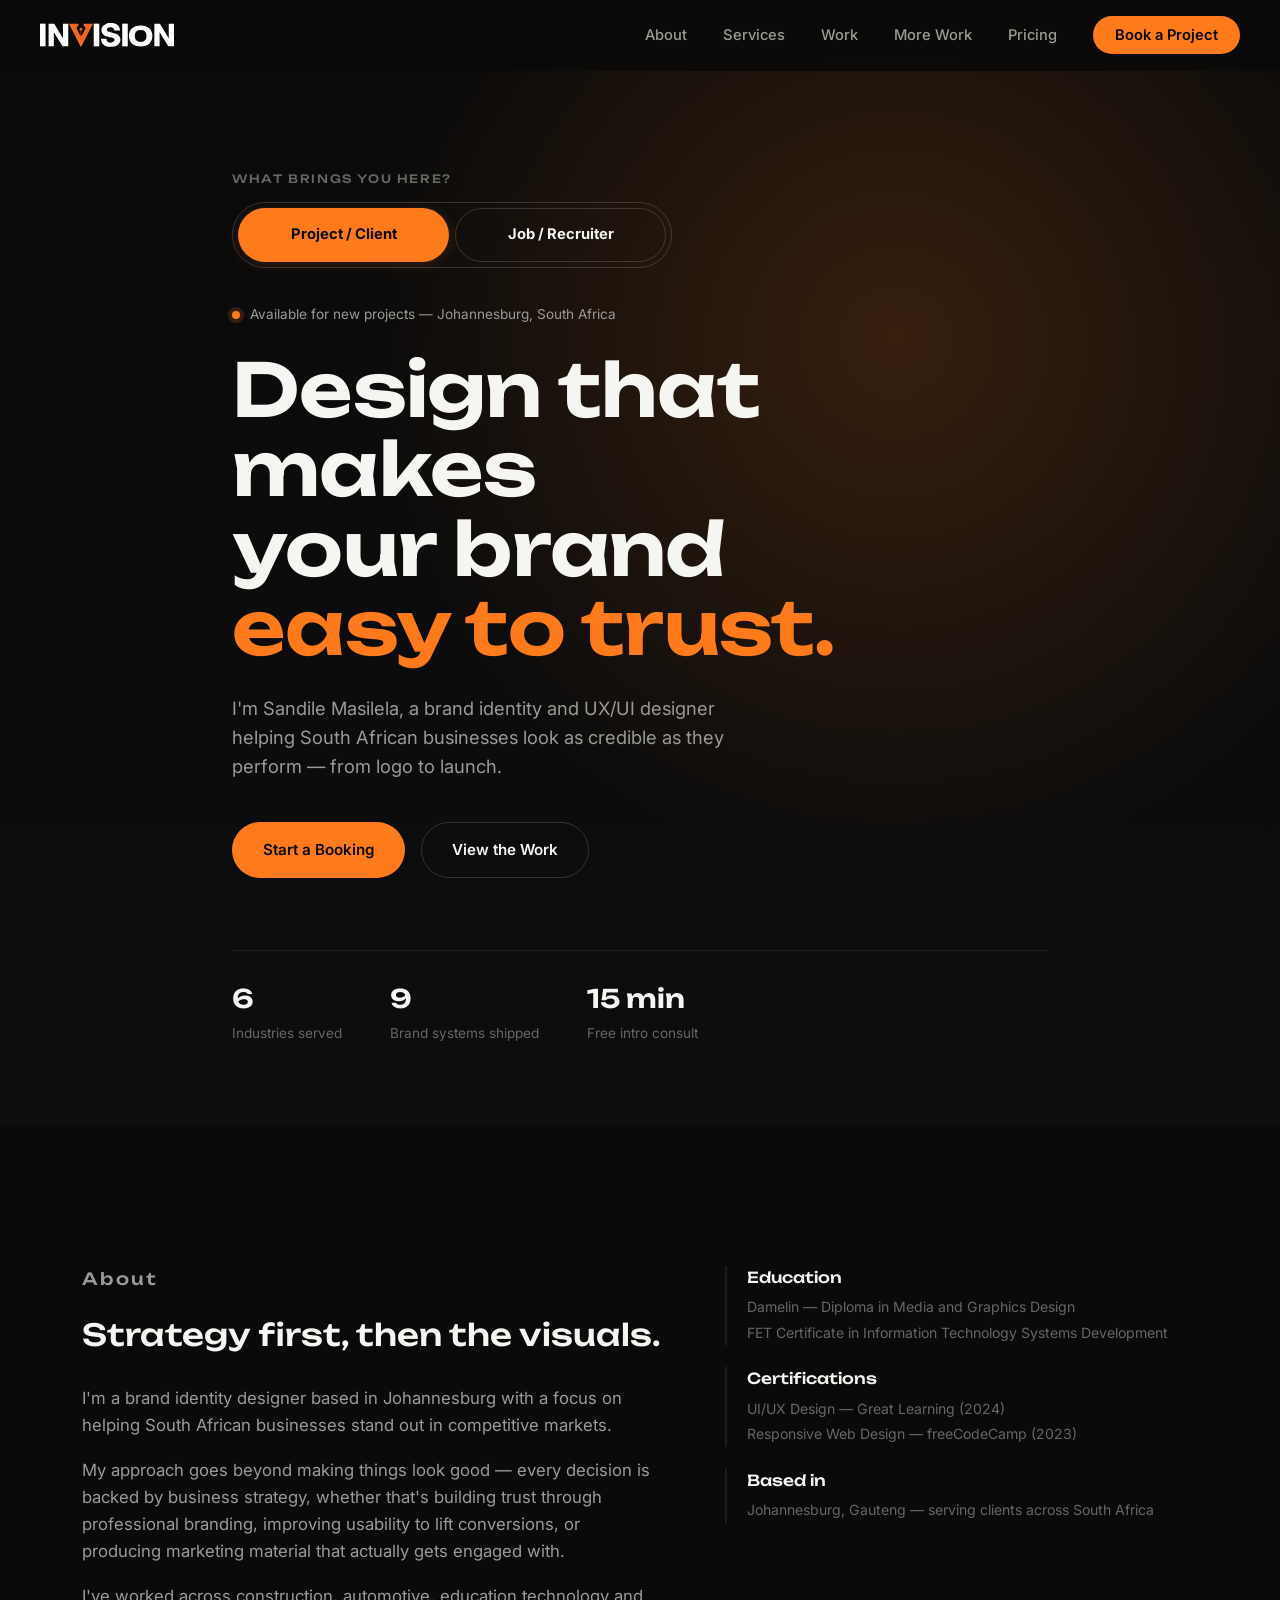
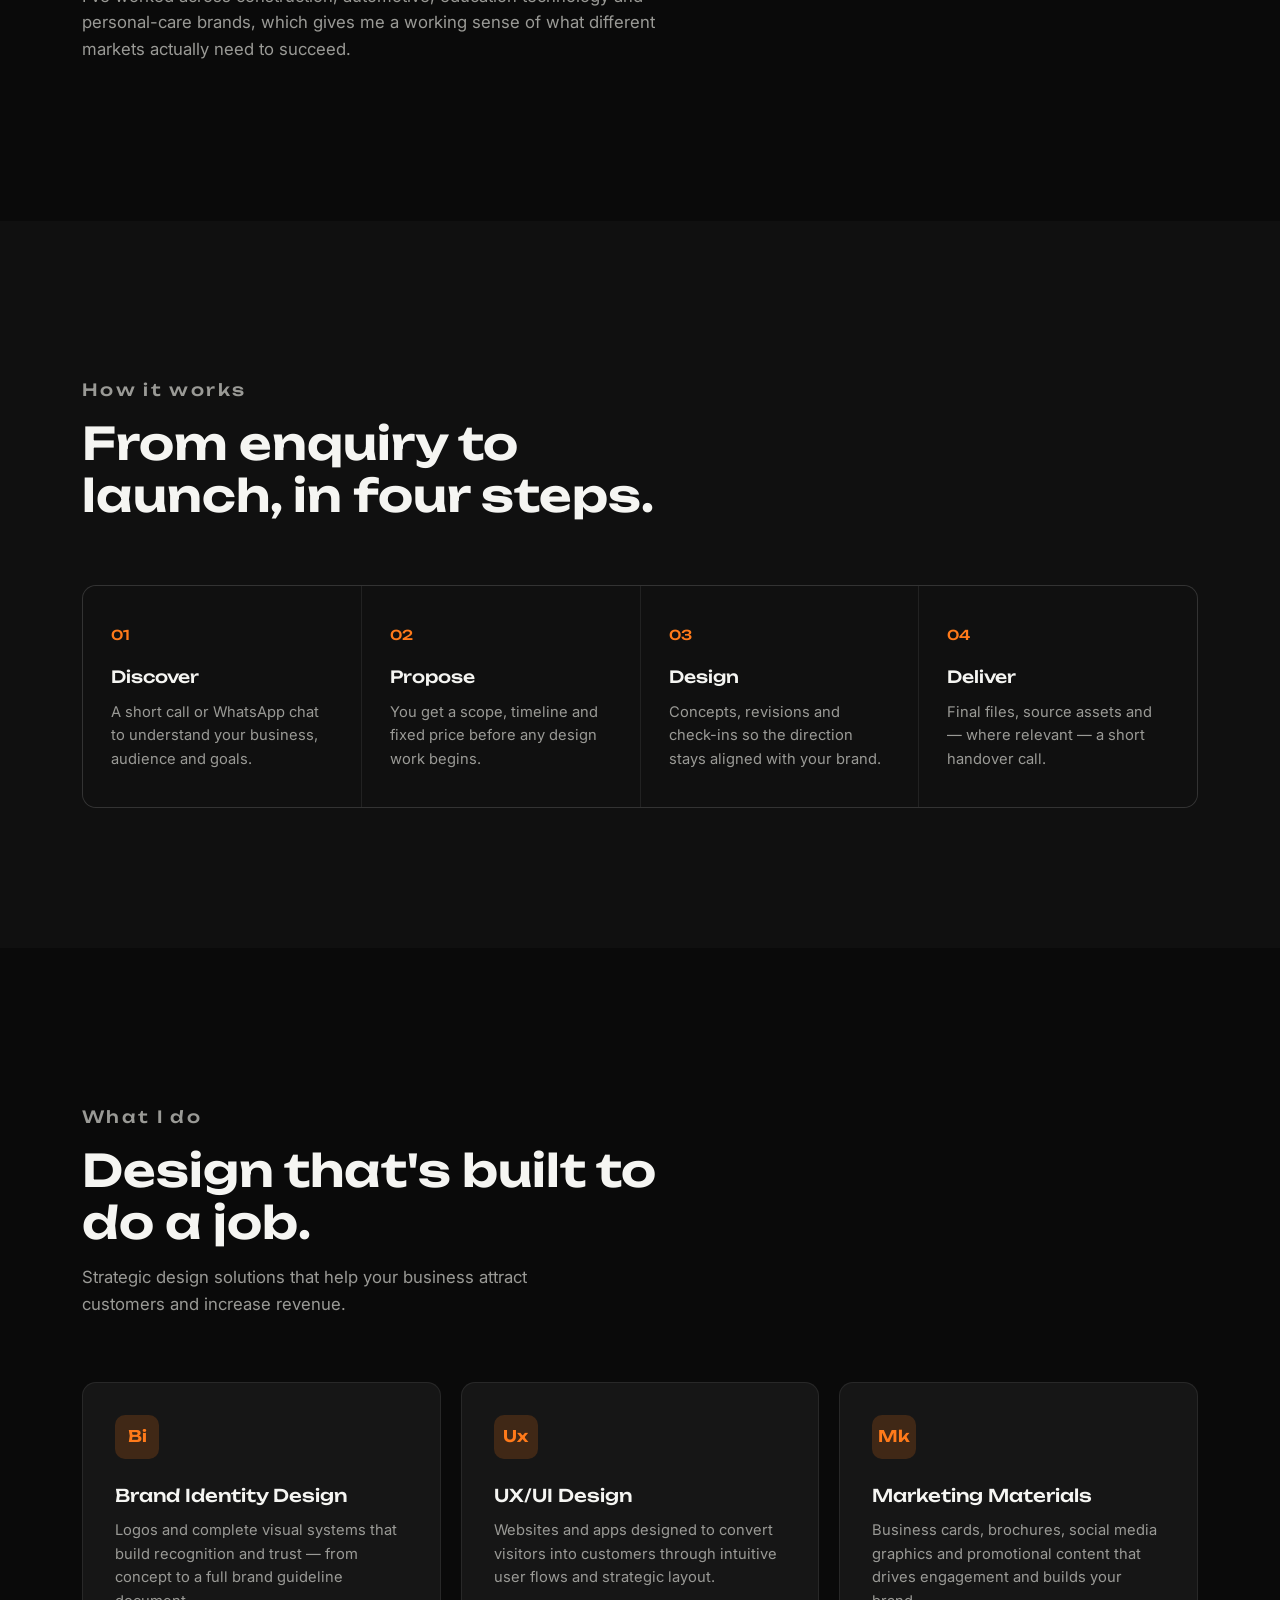
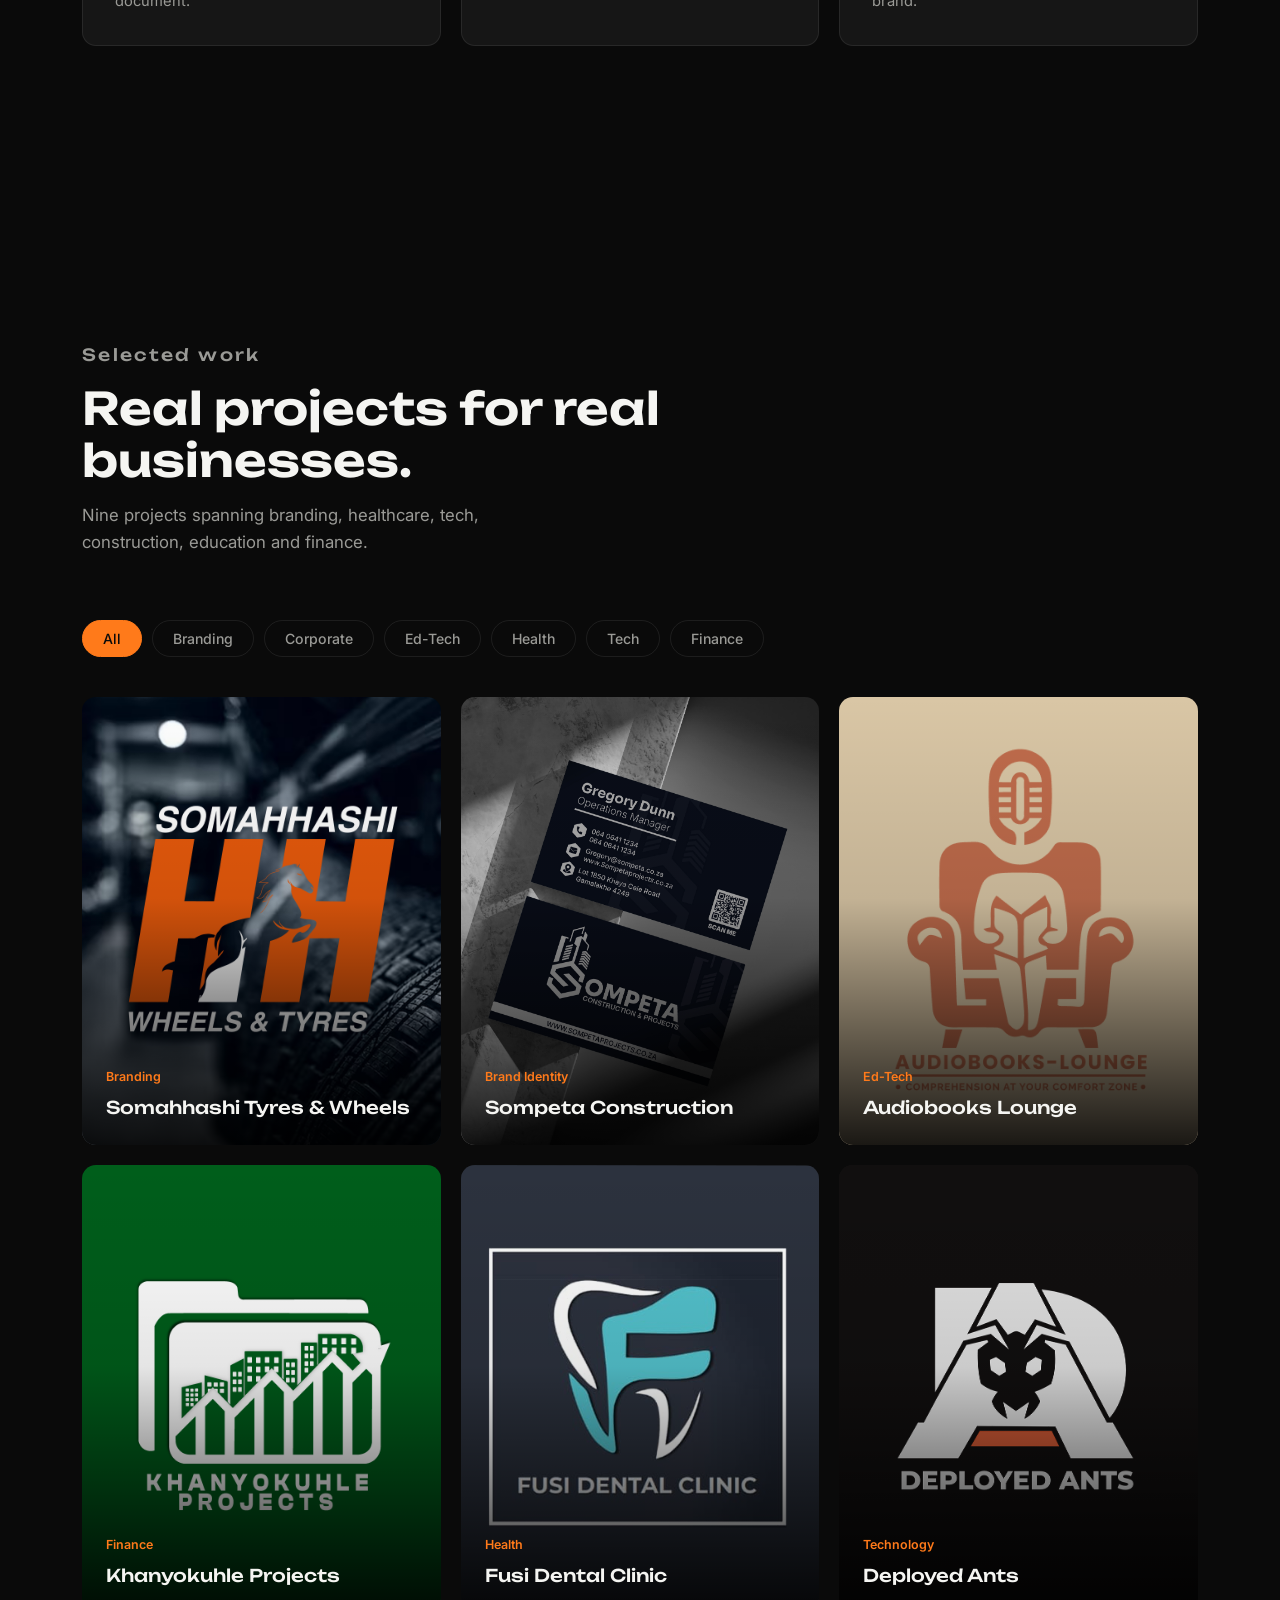
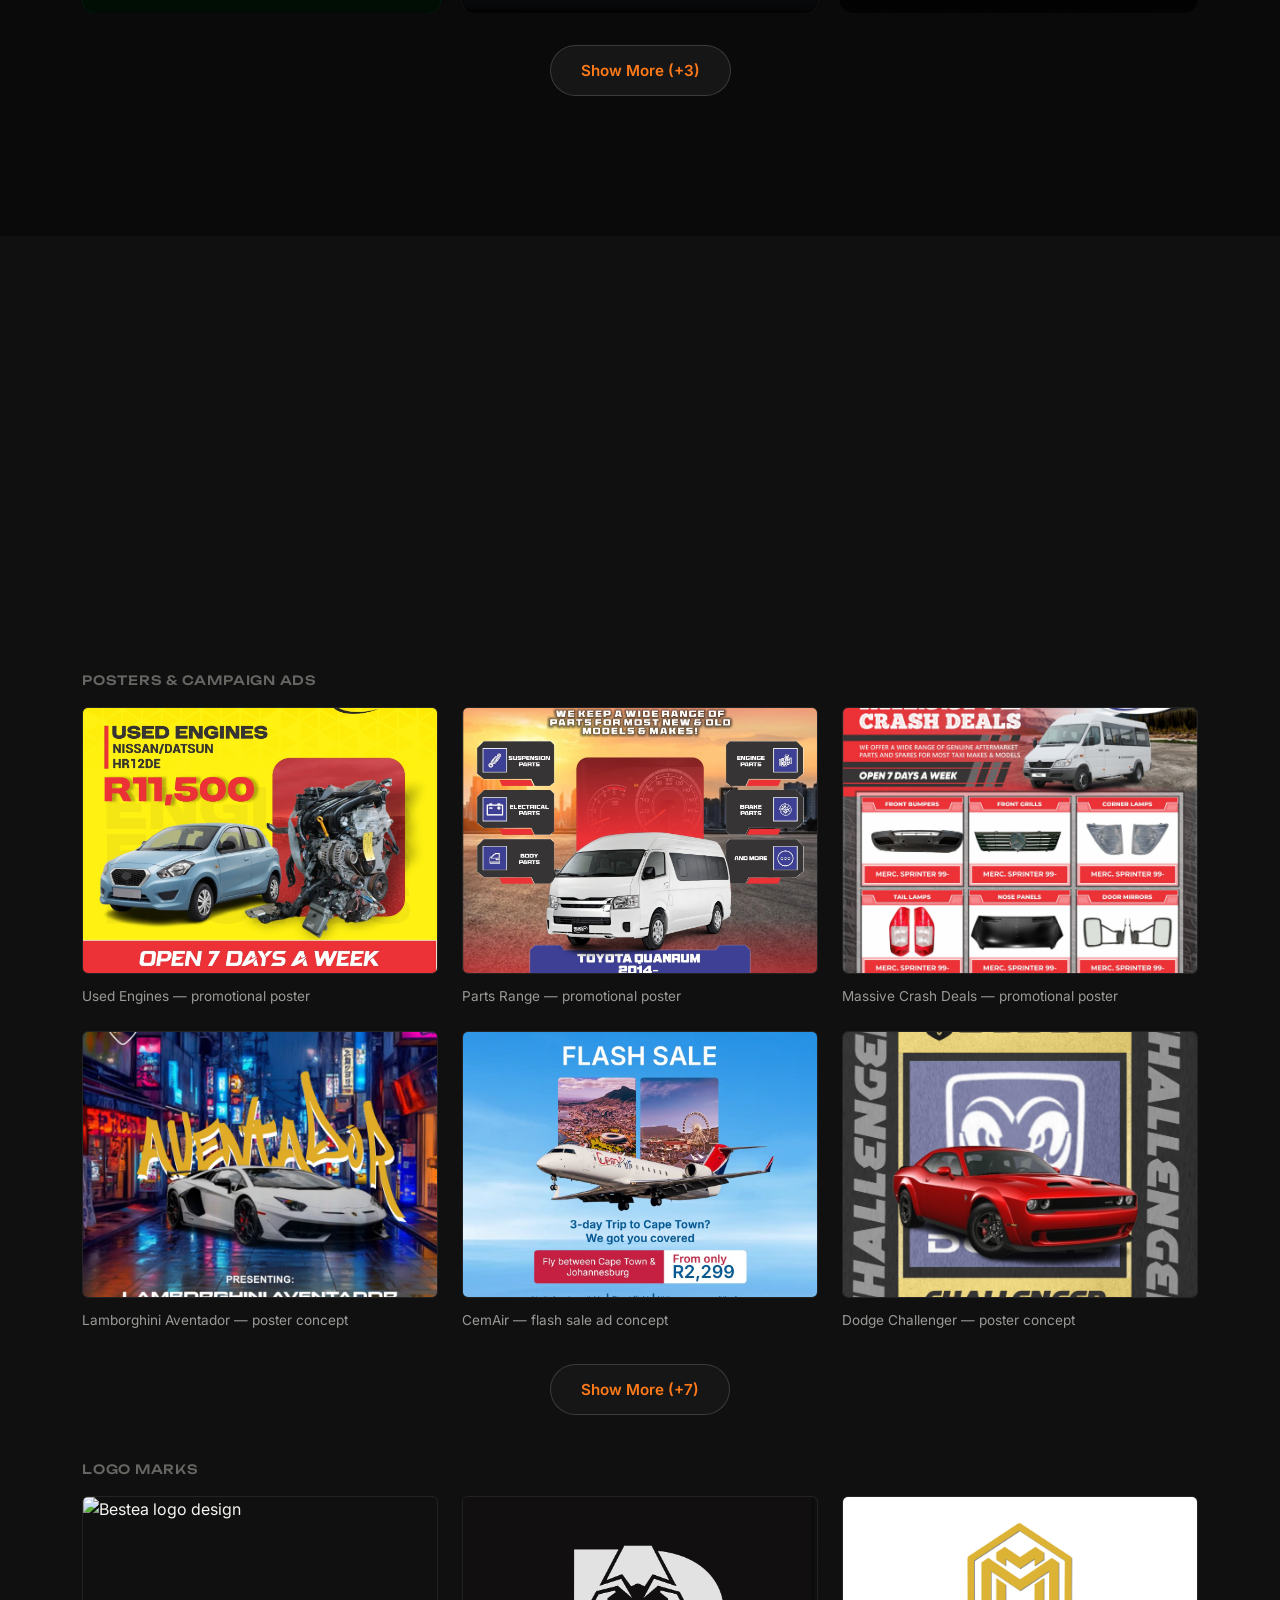
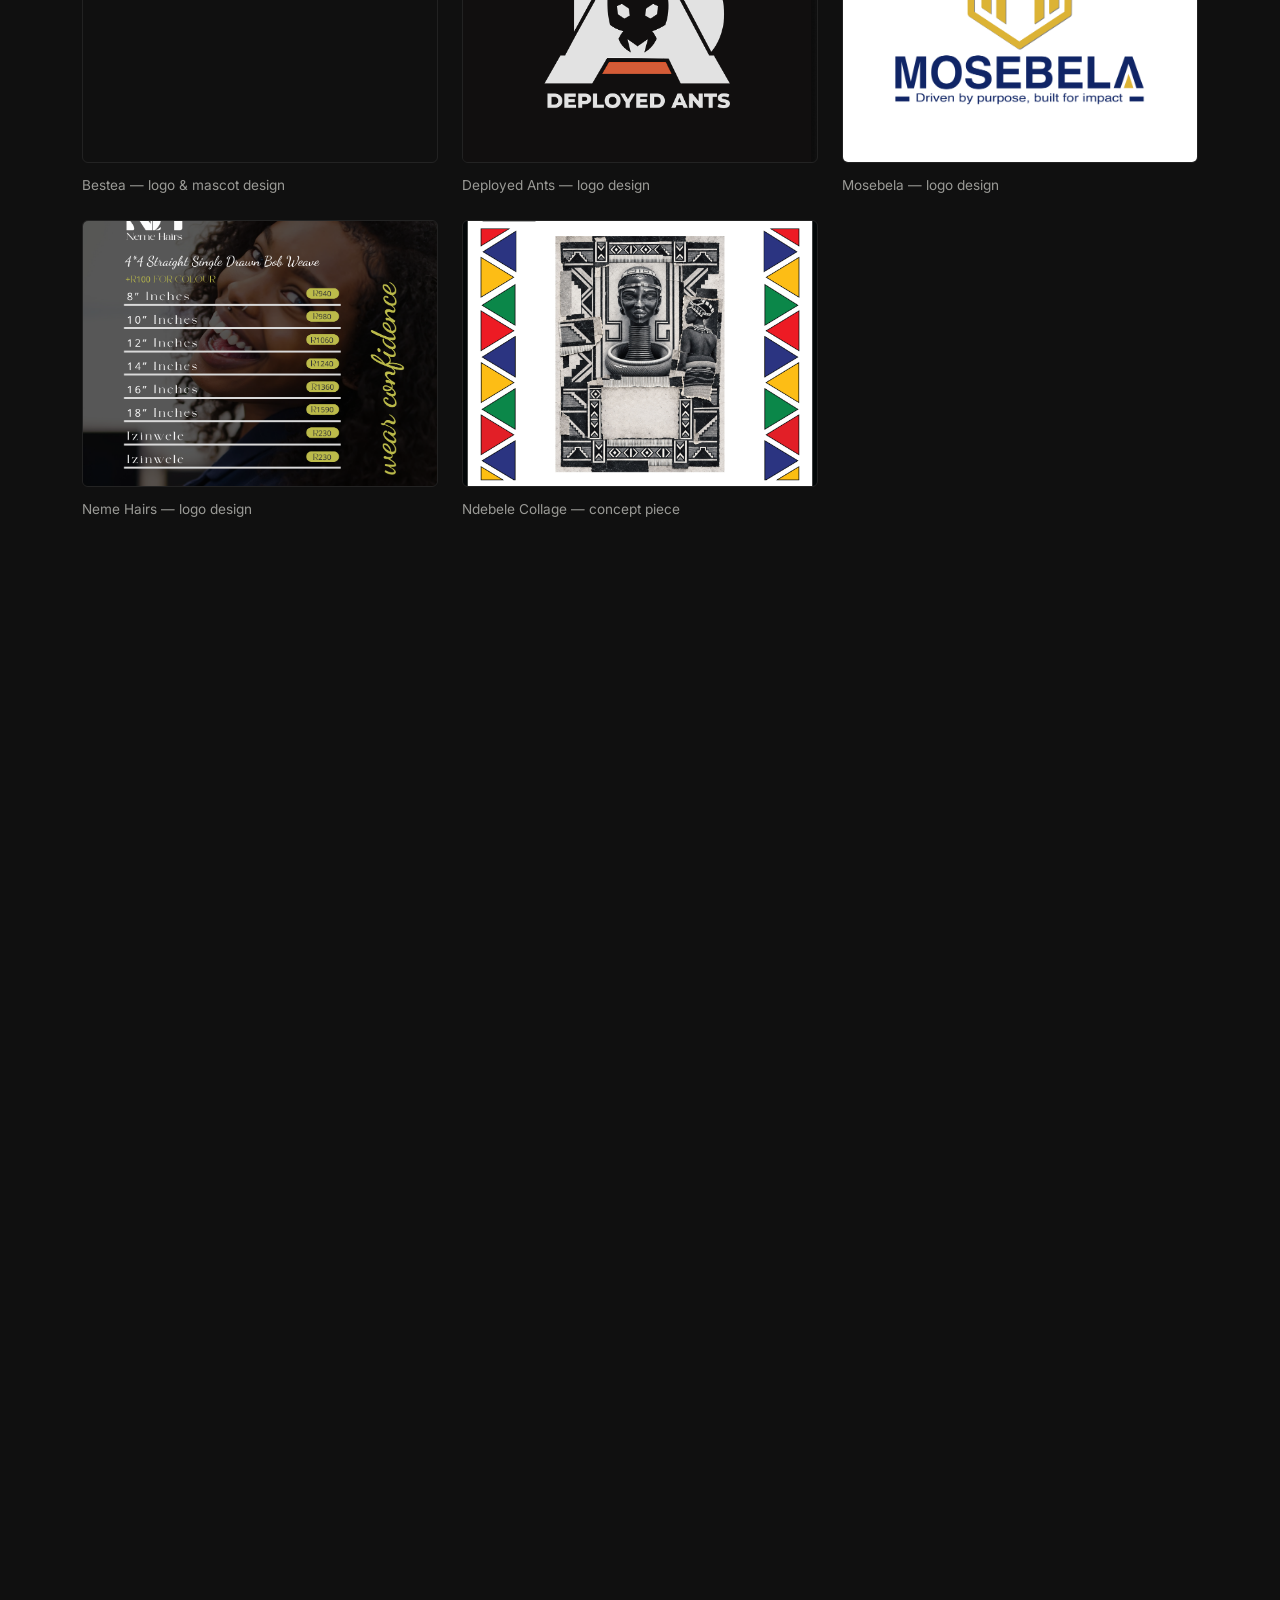
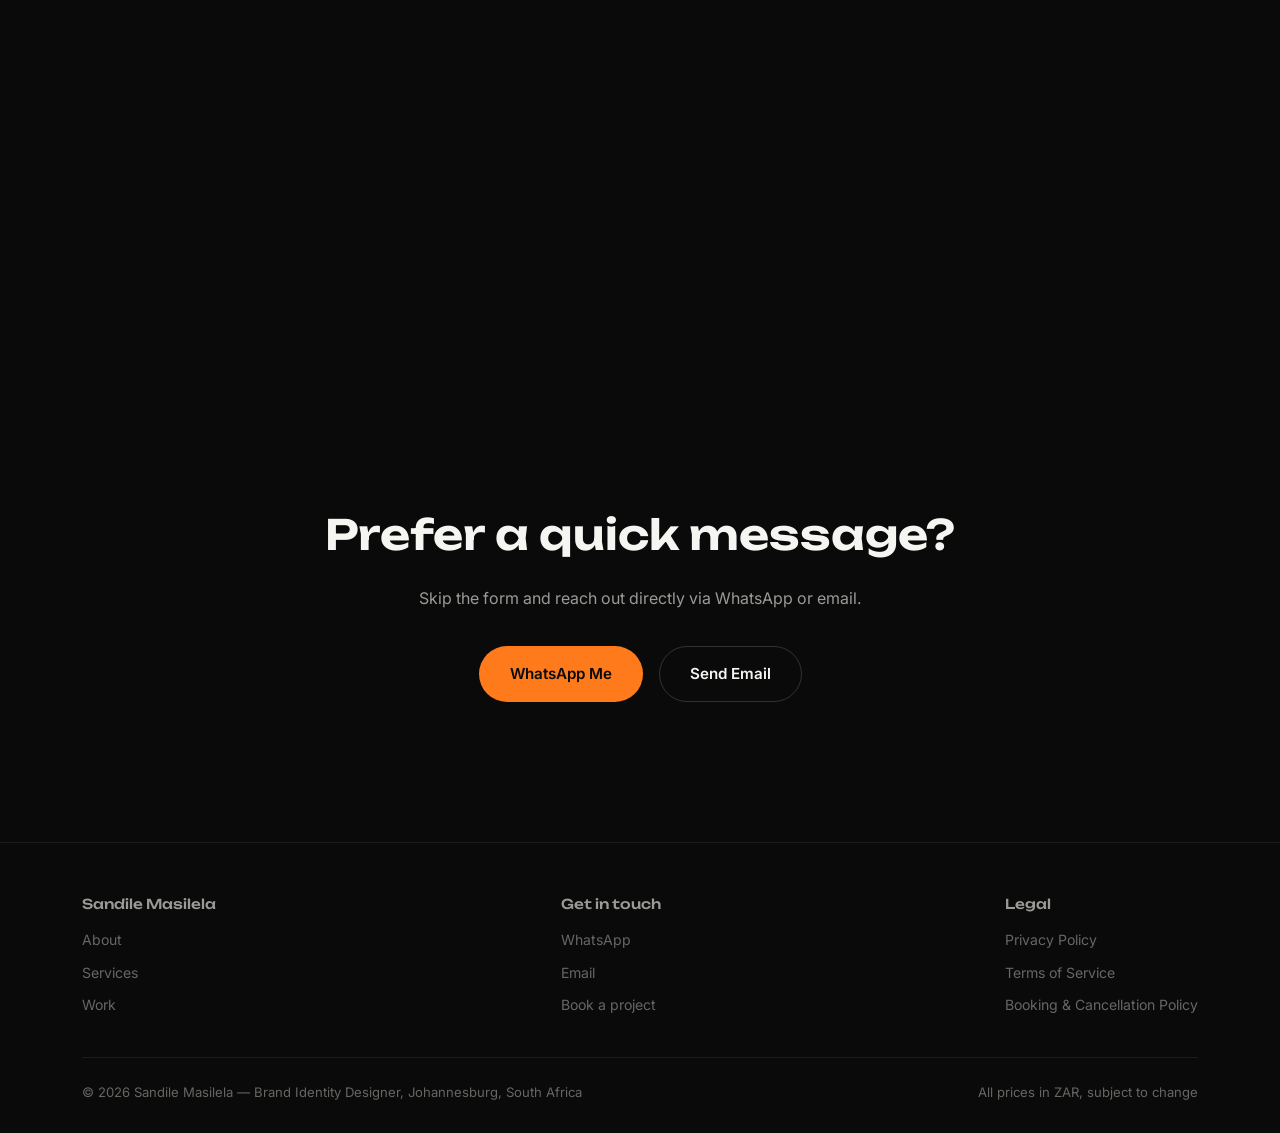
==== commit cda3f61f: "toggle and centering updated the toggle button, and centering CTA text" ====
--- a/index.html
+++ b/index.html
@@ -67,9 +67,12 @@
       <div class="reveal">
         <p class="eyebrow">About</p>
         <h2 style="font-family:var(--font-display); font-weight:500; font-size:1.9rem; margin:14px 0 26px;">Strategy first, then the visuals.</h2>
-        <p>I'm a brand identity designer based in Johannesburg with a focus on helping South African businesses stand out in competitive markets.</p>
-        <p>My approach goes beyond making things look good — every decision is backed by business strategy, whether that's building trust through professional branding, improving usability to lift conversions, or producing marketing material that actually gets engaged with.</p>
-        <p>I've worked across construction, automotive, education technology and personal-care brands, which gives me a working sense of what different markets actually need to succeed.</p>
+        <div class="text-clamp">
+          <p>I'm a brand identity designer based in Johannesburg with a focus on helping South African businesses stand out in competitive markets.</p>
+          <p>My approach goes beyond making things look good — every decision is backed by business strategy, whether that's building trust through professional branding, improving usability to lift conversions, or producing marketing material that actually gets engaged with.</p>
+          <p>I've worked across construction, automotive, education technology and personal-care brands, which gives me a working sense of what different markets actually need to succeed.</p>
+        </div>
+        <button class="read-more-btn" data-clamp-toggle><span class="label">Read more</span><span class="chev">▾</span></button>
       </div>
       <div class="about-facts reveal">
         <div class="about-fact">
--- a/css/style.css
+++ b/css/style.css
@@ -131,6 +131,7 @@
 .btn {
   display: inline-flex;
   align-items: center;
+  justify-content: center;
   gap: 10px;
   padding: 15px 30px;
   border-radius: 100px;
@@ -1506,6 +1507,50 @@
 }
 
 /* ==========================================================================
+   READ MORE (mobile text truncation for long prose blocks)
+   ========================================================================== */
+.text-clamp {
+  overflow: hidden;
+}
+
+@media (max-width: 640px) {
+  .text-clamp:not(.expanded) {
+    display: -webkit-box;
+    -webkit-line-clamp: 4;
+    line-clamp: 4;
+    -webkit-box-orient: vertical;
+  }
+}
+
+.read-more-btn {
+  display: none;
+  background: none;
+  border: none;
+  color: var(--accent);
+  font-weight: 600;
+  font-size: 0.88rem;
+  padding: 12px 0 0;
+  cursor: pointer;
+}
+
+@media (max-width: 640px) {
+  .read-more-btn.has-overflow {
+    display: inline-flex;
+    align-items: center;
+    gap: 5px;
+  }
+}
+
+.read-more-btn .chev {
+  transition: transform 0.25s var(--ease);
+  font-size: 0.7rem;
+}
+
+.read-more-btn.is-expanded .chev {
+  transform: rotate(180deg);
+}
+
+/* ==========================================================================
    EXPANDABLE GRIDS ("Show More" — reactive to screen size)
    ========================================================================== */
 .is-capped {
@@ -1515,6 +1560,17 @@
 .show-more-wrap {
   text-align: center;
   margin-top: 32px;
+}
+
+.show-more-btn {
+  background: var(--surface);
+  border-color: var(--border-strong);
+  color: var(--accent);
+}
+
+.show-more-btn:hover {
+  background: var(--accent-glow);
+  border-color: var(--accent);
 }
 
 .quickwork-subhead {
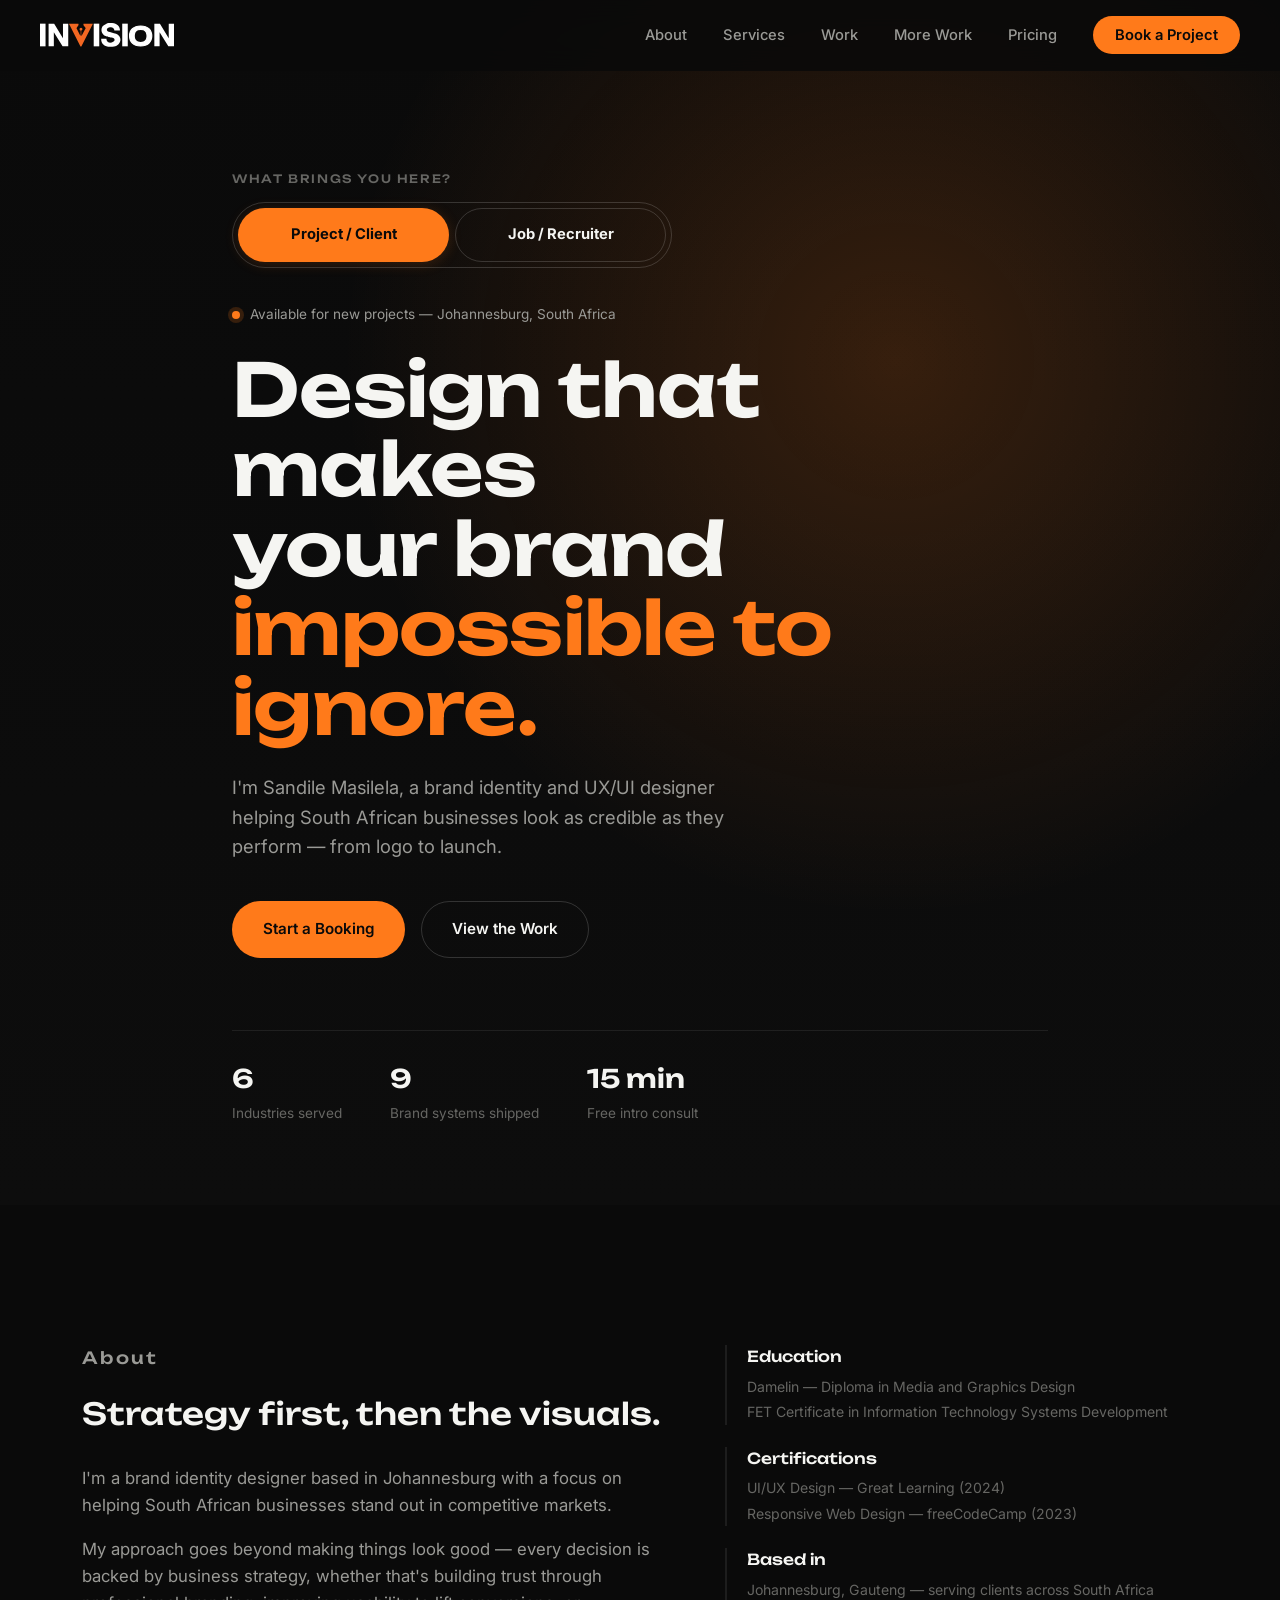
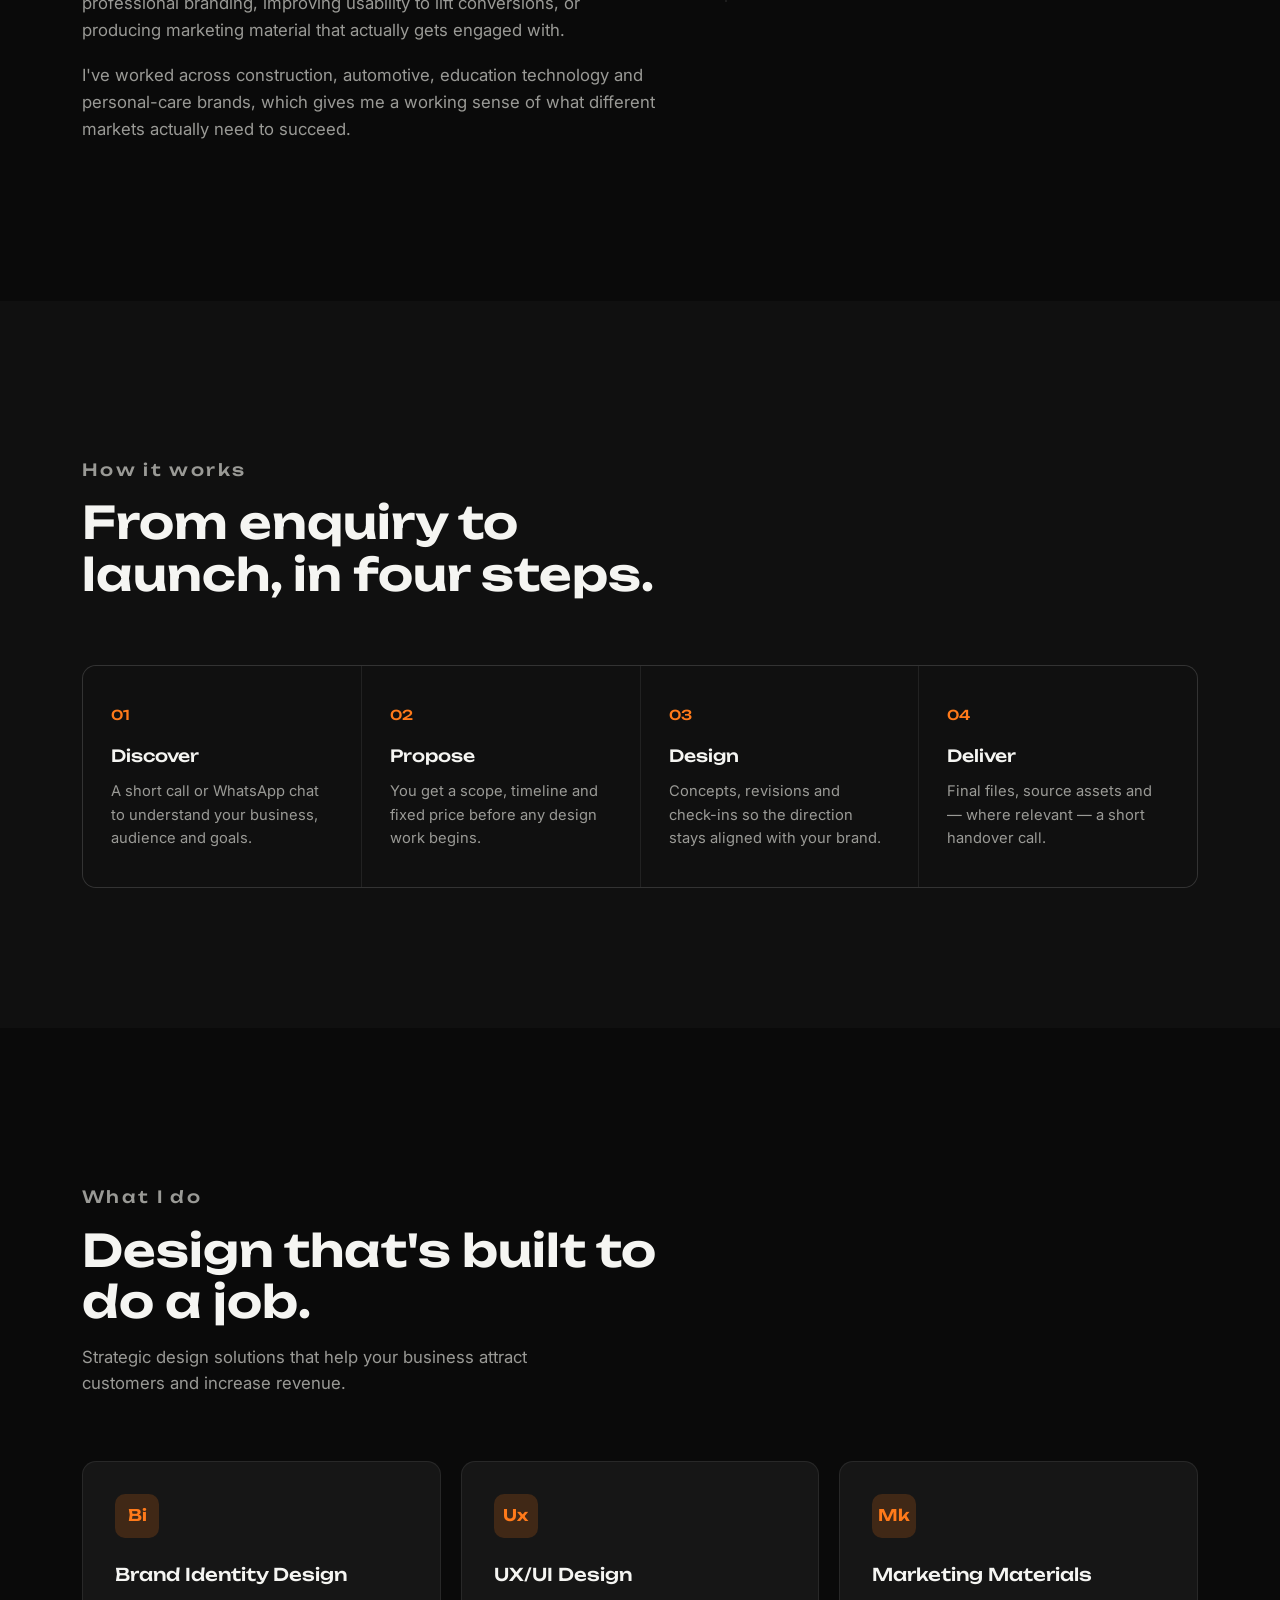
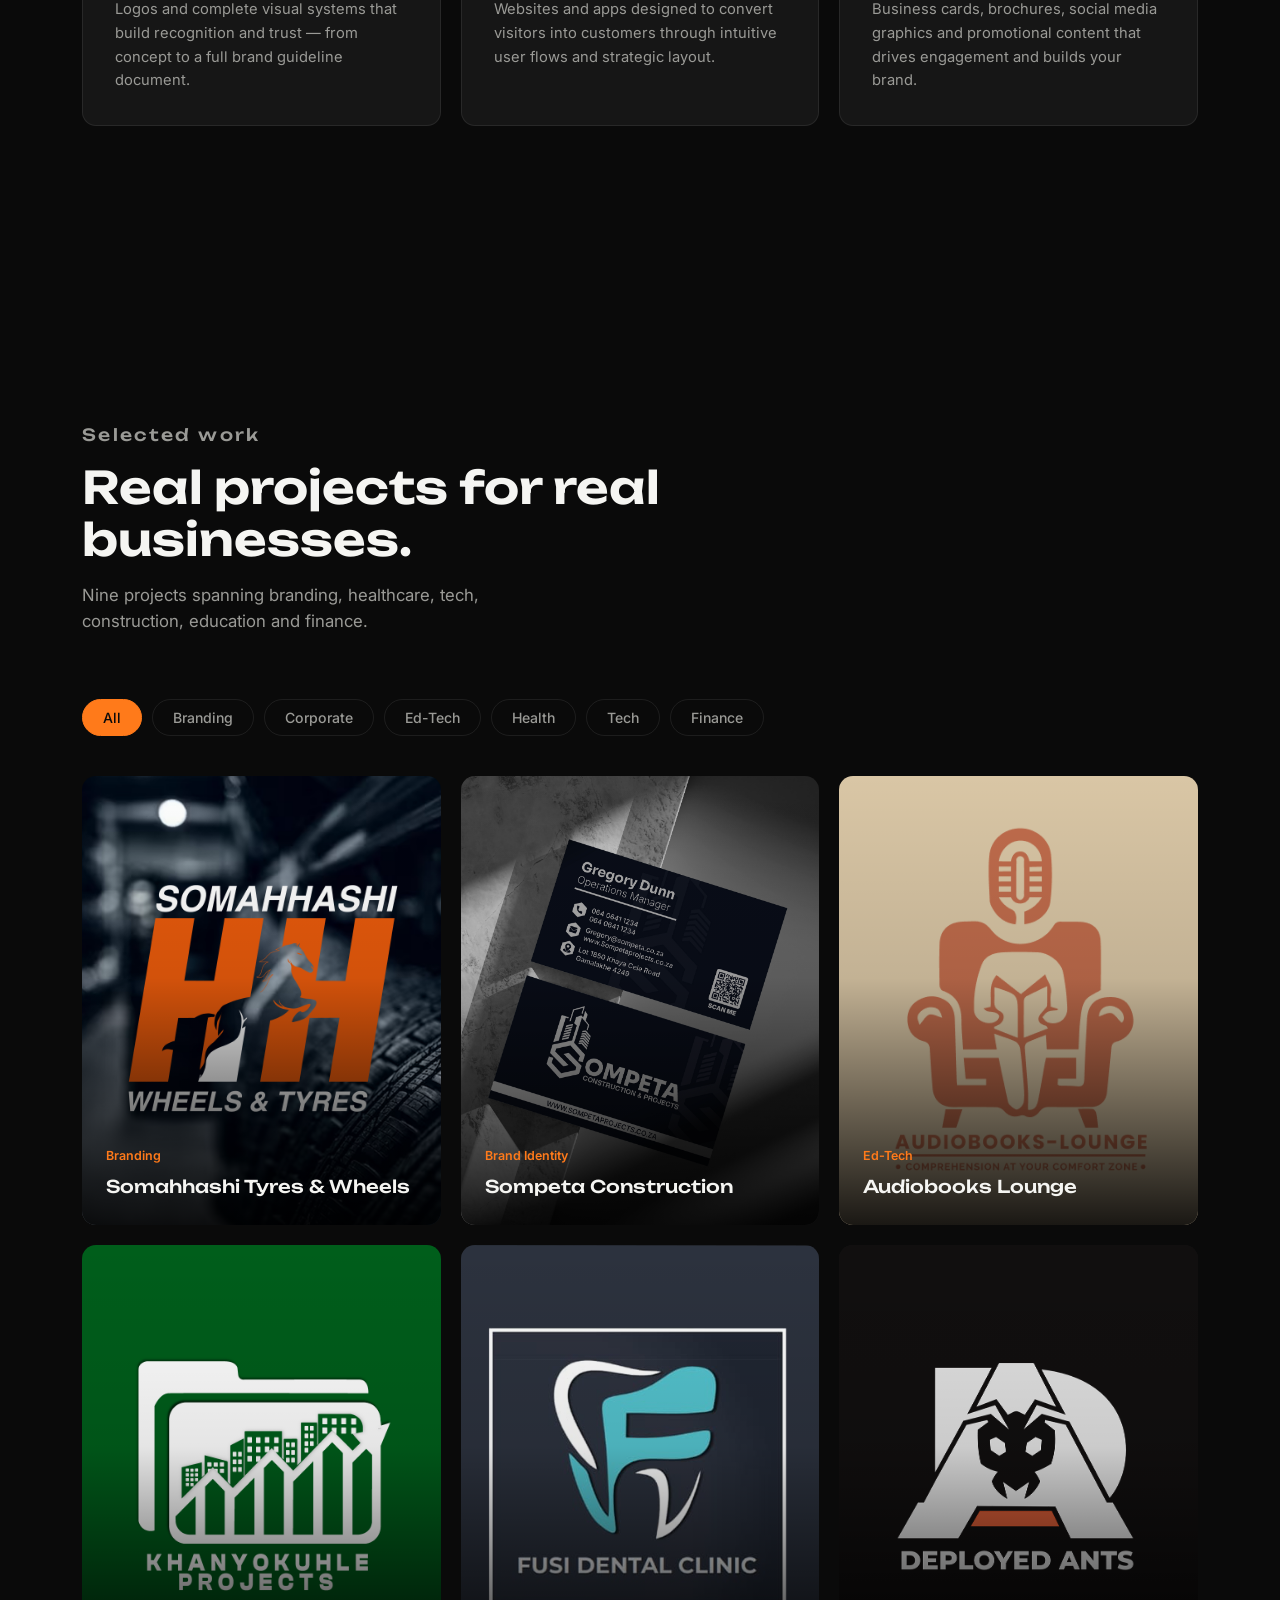
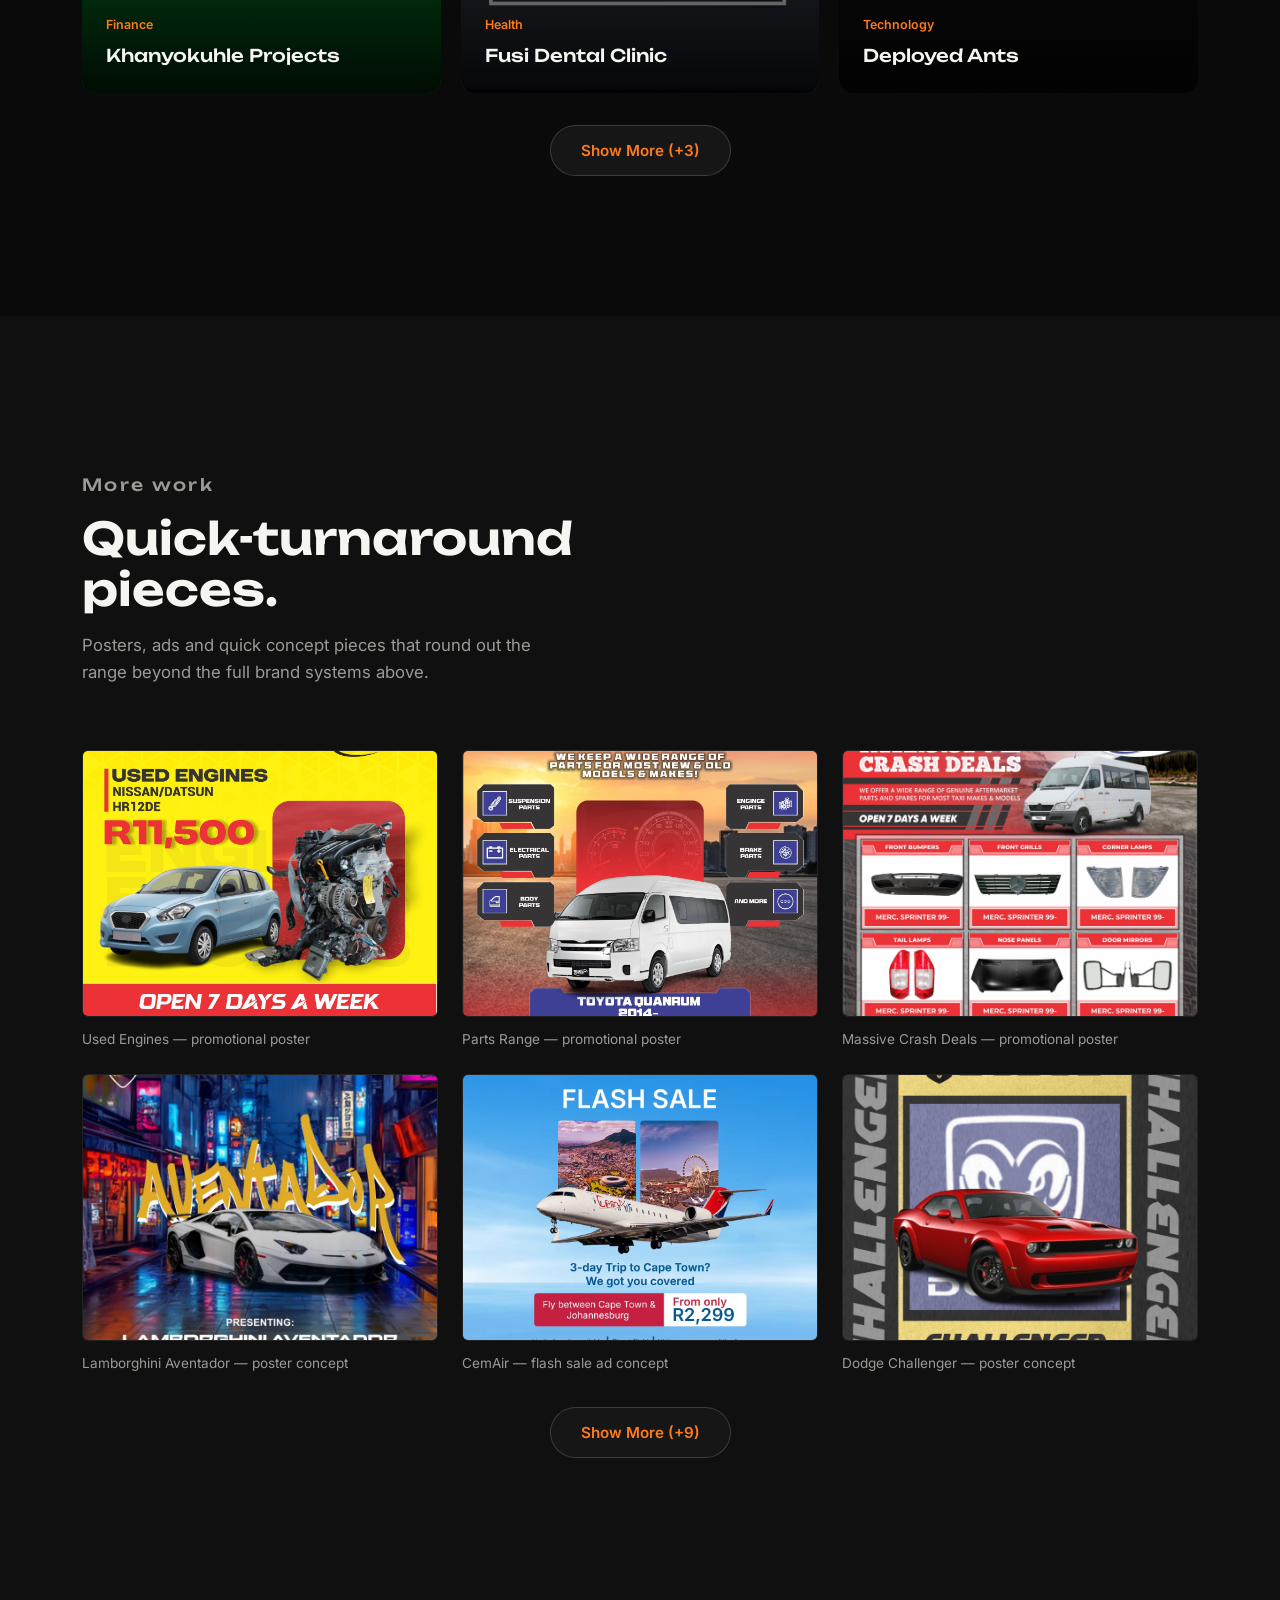
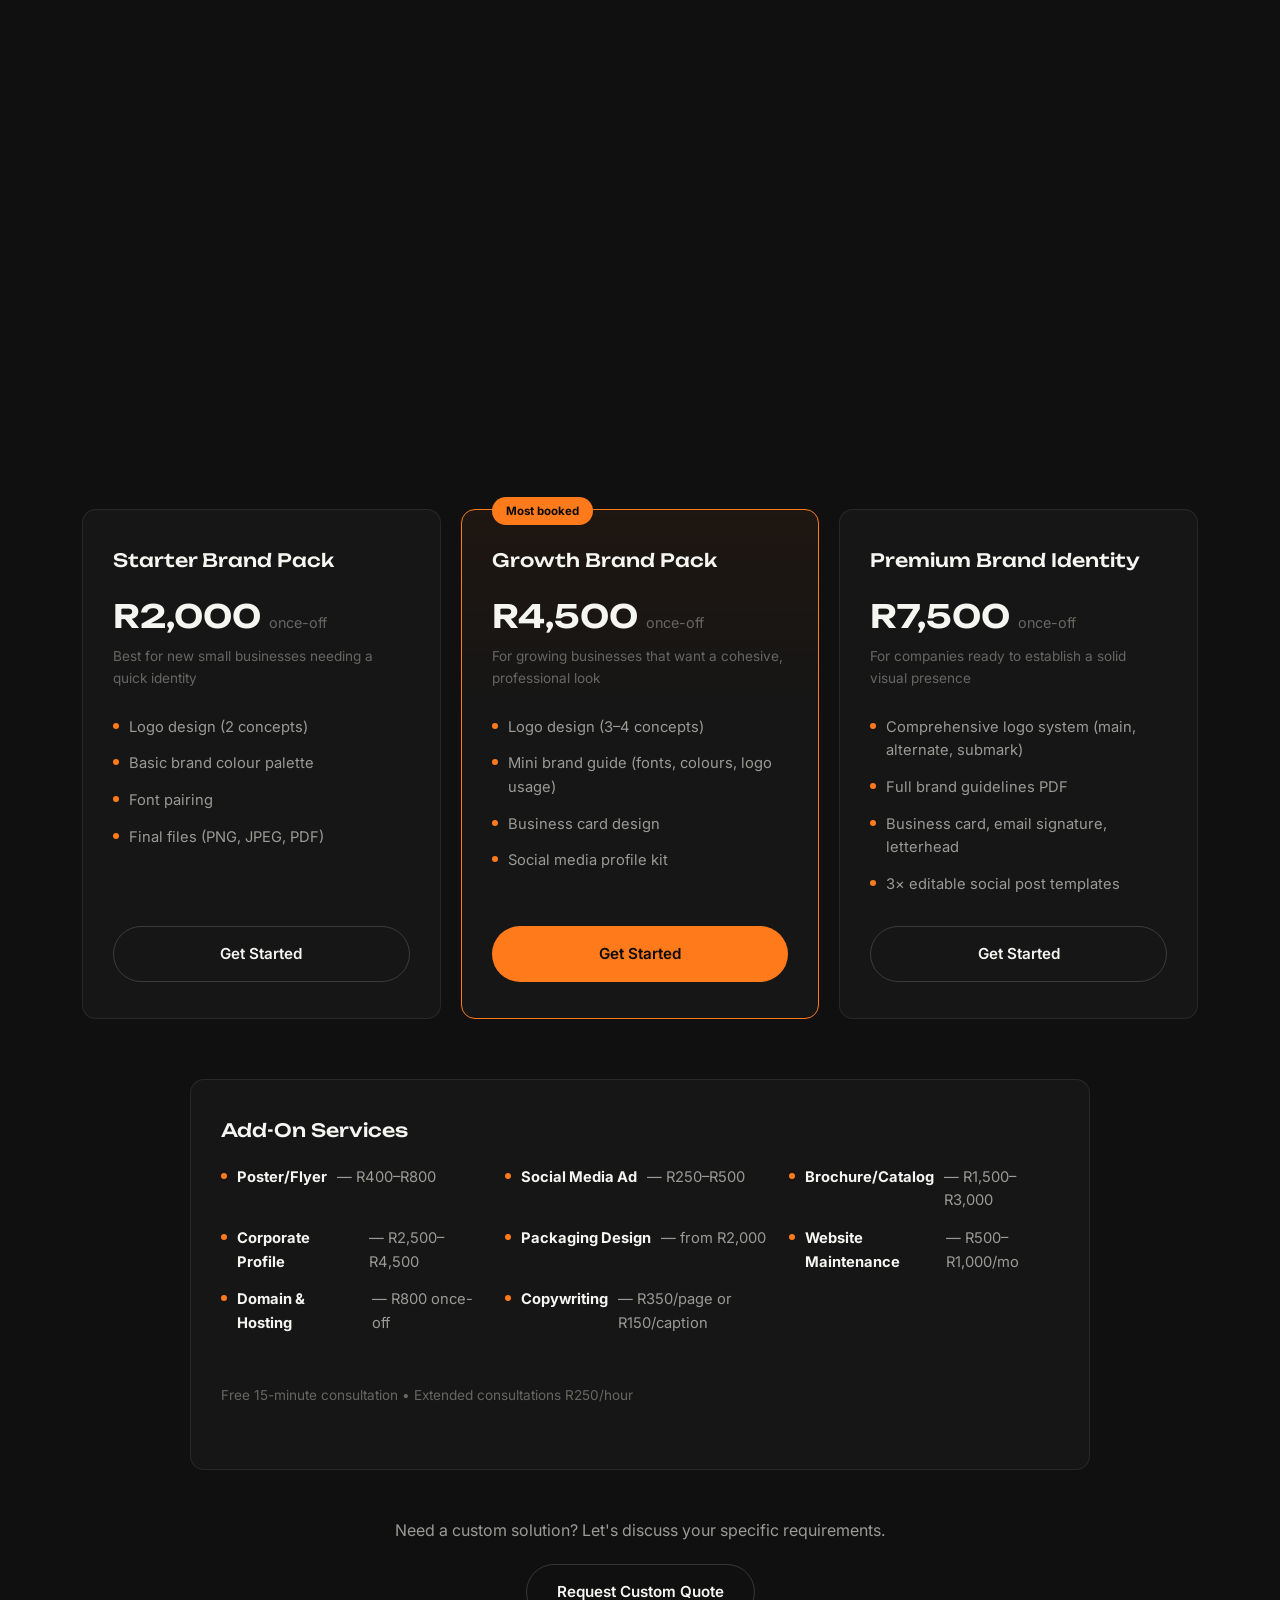
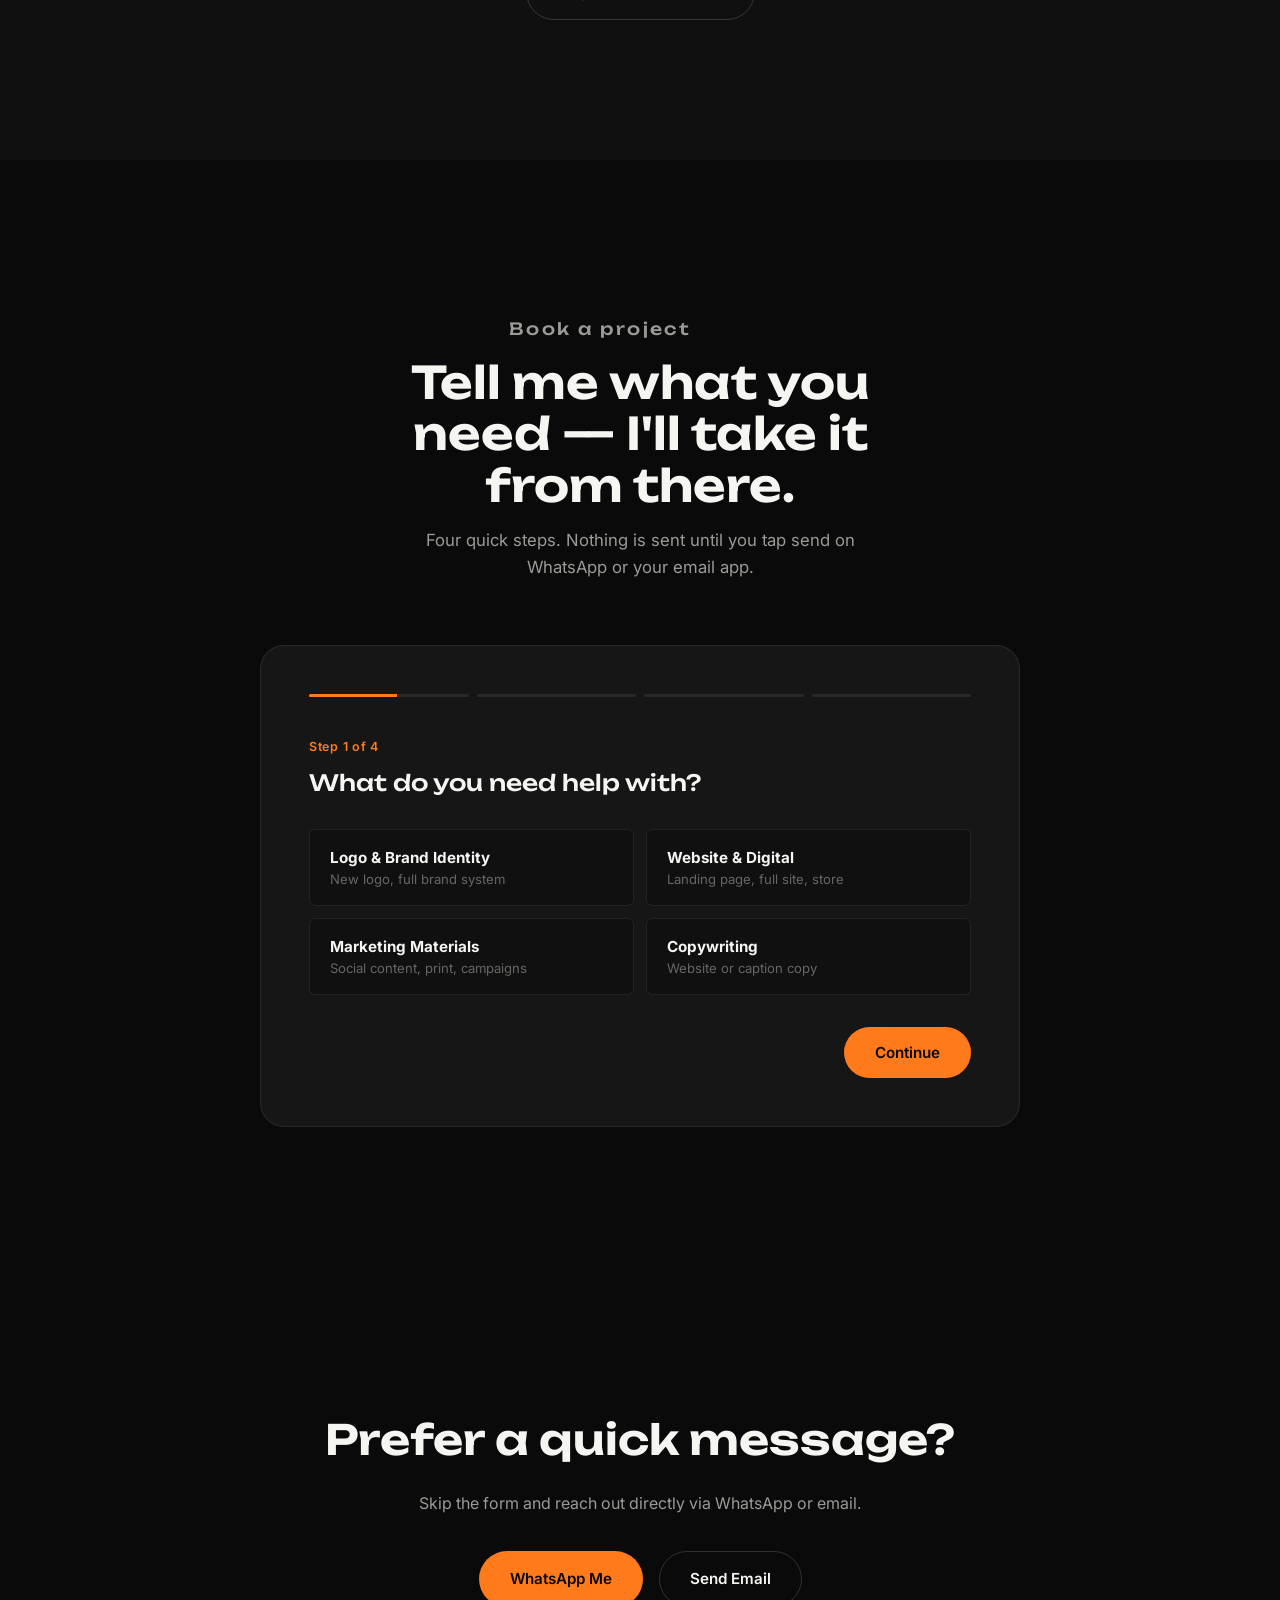
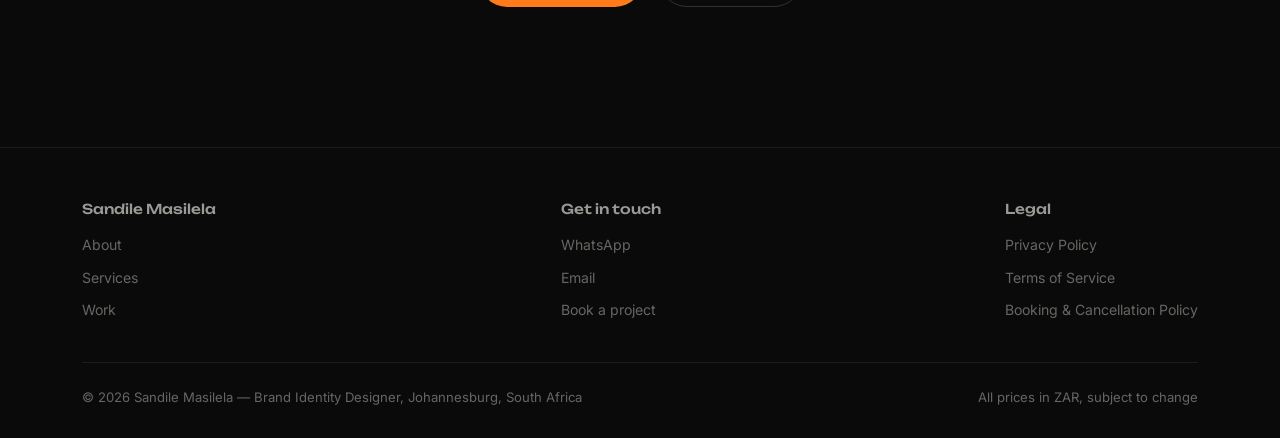
==== commit 93eb078b: "index.html Updated images" ====
--- a/index.html
+++ b/index.html
@@ -204,7 +204,7 @@
           <div class="overlay"><span class="tag">Finance</span><h3>Mosebela</h3></div>
         </div>
         <div class="project-card" data-project="bestea" data-category="branding">
-          <img src="IMAGES/logo-bestea.jpg" alt="Bestea branding" loading="lazy">
+          <img src="IMAGES/Bestea.png" alt="Bestea branding" loading="lazy">
           <div class="overlay"><span class="tag">Concept Brand</span><h3>Bestea</h3></div>
         </div>
       </div>
@@ -221,12 +221,11 @@
     <div class="section-head reveal">
       <p class="eyebrow">More work</p>
       <h2>Quick-turnaround pieces.</h2>
-      <p>Posters, ads and logo marks that round out the range beyond the full brand systems above.</p>
+      <p>Posters, ads and quick concept pieces that round out the range beyond the full brand systems above.</p>
     </div>
 
     <div class="reveal">
-      <p class="quickwork-subhead">Posters &amp; campaign ads</p>
-      <div class="expand-block" data-expand-id="mw-posters" data-show-desktop="6" data-show-tablet="4" data-show-mobile="4">
+      <div class="expand-block" data-expand-id="mw-all" data-show-desktop="6" data-show-tablet="4" data-show-mobile="4">
         <div class="quickwork-grid" data-expand-grid>
           <div class="quickwork-item">
             <img src="IMAGES/MORE WORK/Poster-autoparts-engine.jpeg" alt="Used engines promotional poster" loading="lazy">
@@ -279,27 +278,6 @@
           <div class="quickwork-item">
             <img src="IMAGES/chery tiggo 4 pro.png" alt="Automotive social campaign concept" loading="lazy">
             <span>Automotive Social Campaign — poster concept</span>
-          </div>
-        </div>
-        <div class="show-more-wrap">
-          <button type="button" class="btn btn-outline show-more-btn" data-expand-toggle>Show More</button>
-        </div>
-      </div>
-
-      <p class="quickwork-subhead">Logo marks</p>
-      <div class="expand-block" data-expand-id="mw-logos" data-show-desktop="6" data-show-tablet="4" data-show-mobile="4">
-        <div class="quickwork-grid" data-expand-grid>
-          <div class="quickwork-item">
-            <img src="IMAGES/logo-bestea.jpg" alt="Bestea logo design" loading="lazy">
-            <span>Bestea — logo &amp; mascot design</span>
-          </div>
-          <div class="quickwork-item">
-            <img src="IMAGES/DEPLOYED ANTS.png" alt="Deployed Ants logo design" loading="lazy">
-            <span>Deployed Ants — logo design</span>
-          </div>
-          <div class="quickwork-item">
-            <img src="IMAGES/PRIMARY LOGO.png" alt="Mosebela logo design" loading="lazy">
-            <span>Mosebela — logo design</span>
           </div>
           <div class="quickwork-item">
             <img src="IMAGES/Frame 352.png" alt="Neme Hairs logo design" loading="lazy">
